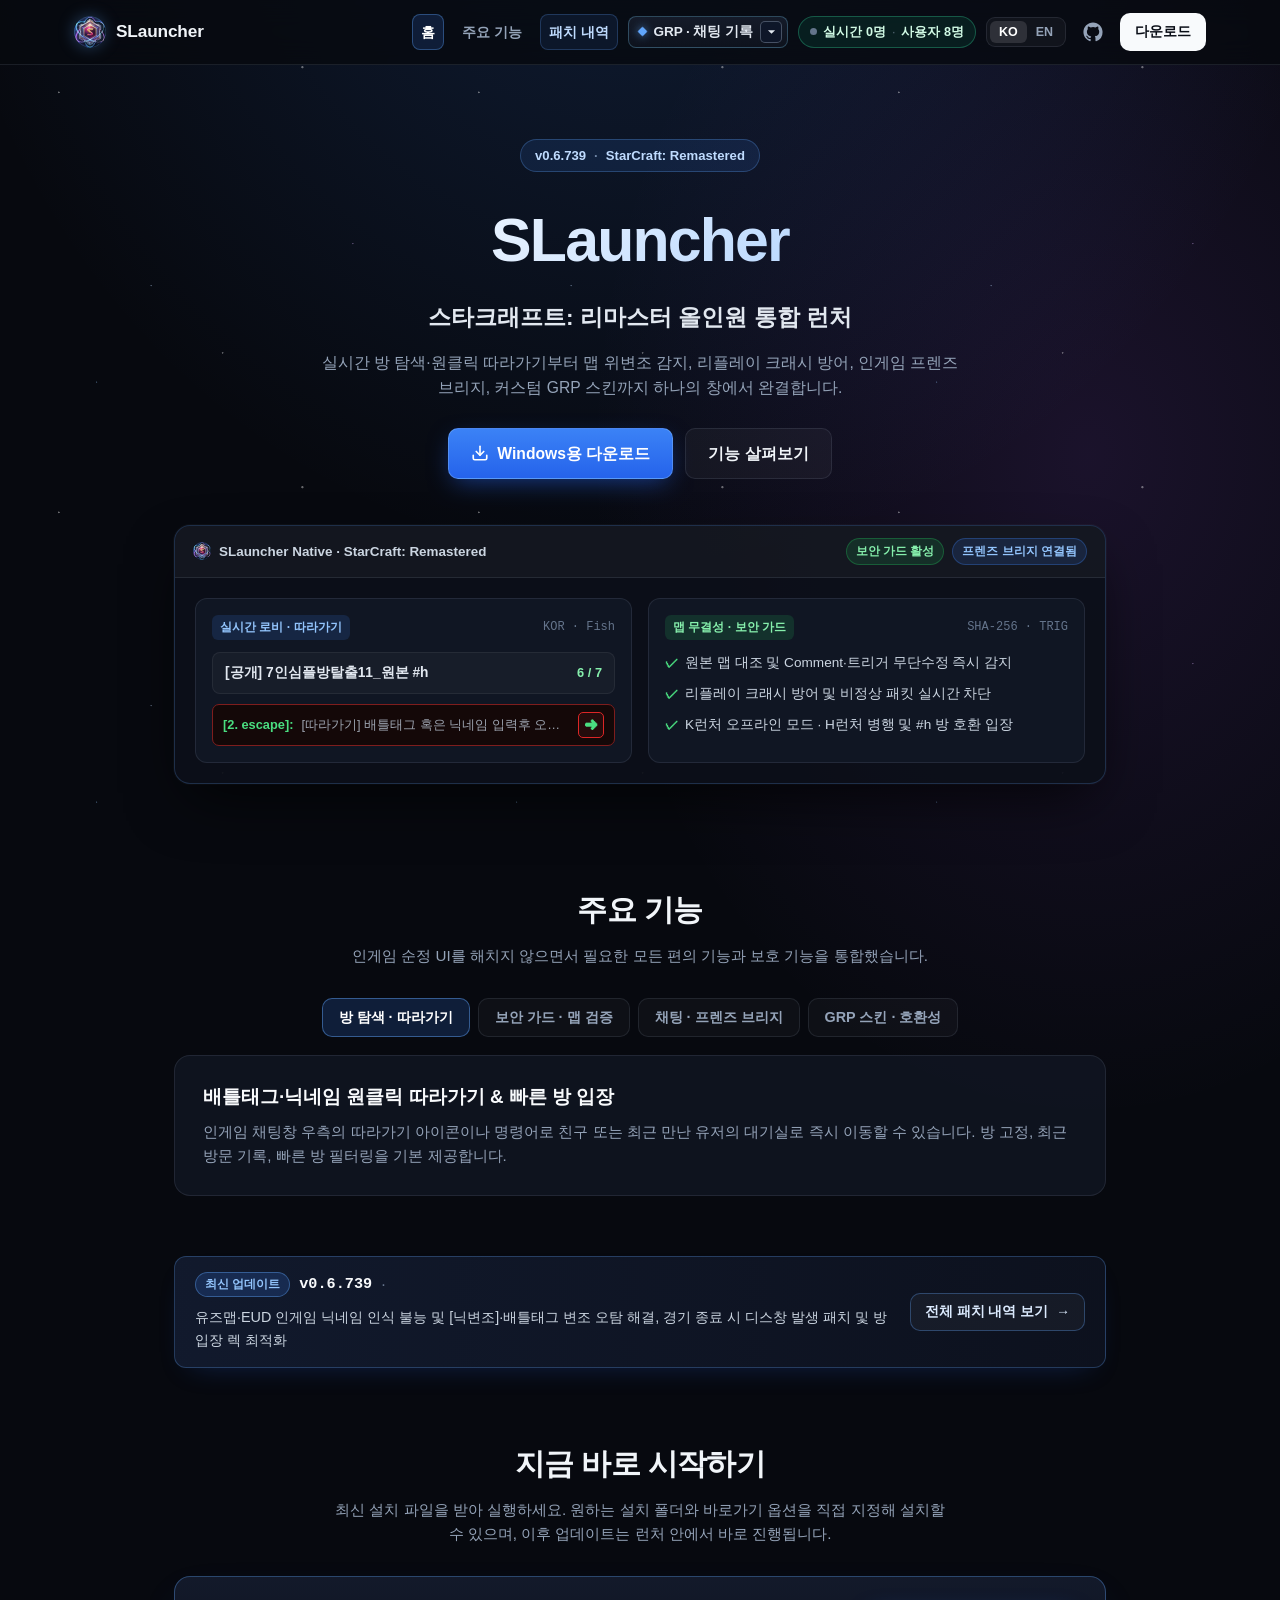
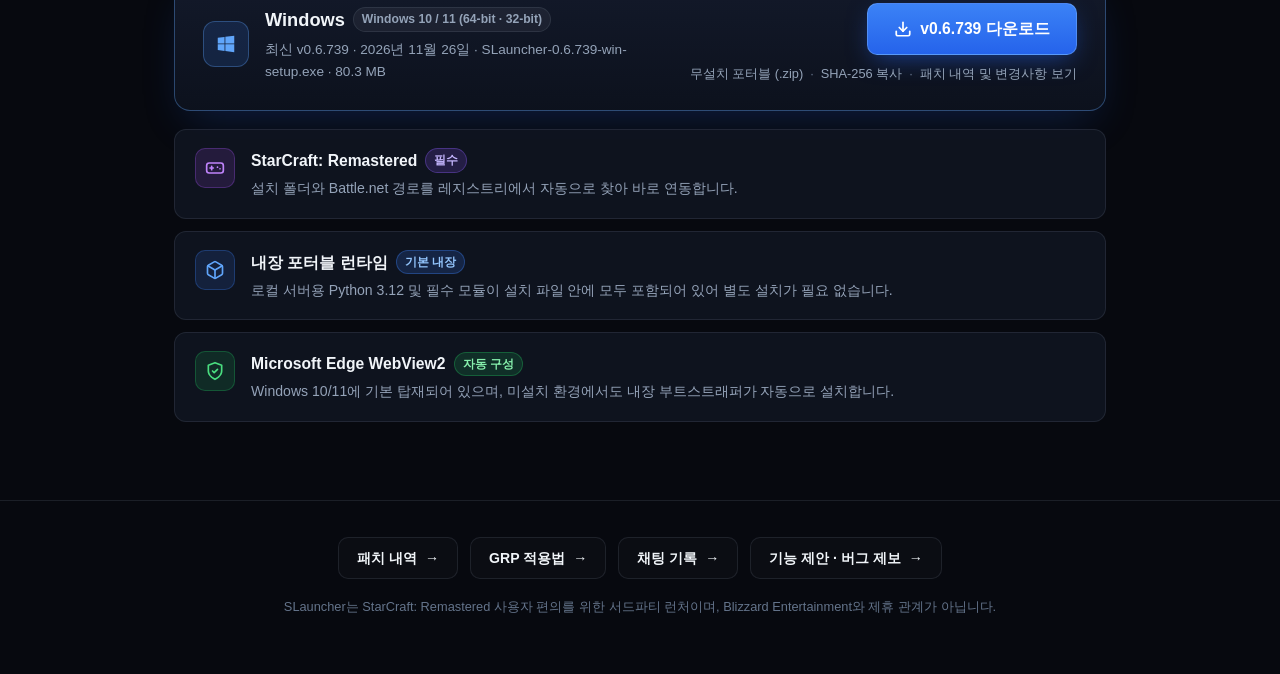
==== index.html @ 38b731eb "Remove hex values from v0.6.739 patch description" ====
<!DOCTYPE html>
<html lang="ko">
<head>
  <meta charset="utf-8" />
  <meta name="viewport" content="width=device-width, initial-scale=1" />
  <title>SLauncher — StarCraft: Remastered 통합 런처</title>
  <meta name="description" content="실시간 방 탐색·원클릭 따라가기, 맵 위변조 감지 및 리플레이 크래시 방어, 인게임 프렌즈 브리지, 커스텀 GRP 스킨까지 지원하는 StarCraft: Remastered 통합 런처" />
  <meta property="og:type" content="website" />
  <meta property="og:title" content="SLauncher — StarCraft: Remastered 통합 런처" />
  <meta property="og:description" content="설치 파일 하나로 바로 시작하는 StarCraft: Remastered 올인원 런처" />
  <meta property="og:image" content="./assets/img/logo.png" />
  <link rel="icon" href="./favicon.ico" />
  <link rel="stylesheet" href="./assets/css/style.css?v=0.6.739-2" />
</head>
<body id="top">
  <div class="starfield" aria-hidden="true"></div>

  <header class="site-header">
    <div class="container header-inner">
      <a href="#top" class="brand">
        <img src="./assets/img/logo.png" alt="SLauncher" class="brand-logo" width="32" height="32" />
        <span class="brand-name">SLauncher</span>
      </a>

      <div class="header-actions">
        <a href="#top" class="nav-text-link nav-link-active" aria-current="page" data-i18n="navHome">홈</a>
        <a href="#features" class="nav-text-link" data-i18n="navFeatures">주요 기능</a>
        <a href="./changelog.html" class="nav-text-link nav-changelog-pill" data-i18n="navChangelog">패치 내역</a>

        <div class="nav-tools-dropdown" id="nav-tools-dropdown">
          <button
            type="button"
            class="nav-tools-trigger"
            id="nav-tools-trigger"
            aria-expanded="false"
            aria-haspopup="true"
            aria-controls="nav-tools-menu"
          >
            <span class="nav-tools-diamond" aria-hidden="true"></span>
            <span class="nav-tools-label" data-i18n="navToolsMenu">GRP · 채팅 기록</span>
            <span class="nav-tools-cap" aria-hidden="true">
              <svg class="nav-tools-tri" viewBox="0 0 10 6" width="9" height="6">
                <path d="M1 1l4 4 4-4" fill="currentColor" />
              </svg>
            </span>
          </button>

          <div class="nav-tools-panel" id="nav-tools-menu" role="menu" hidden>
            <a href="./grp-guide.html" class="nav-tools-head nav-tools-head-grp" role="menuitem">
              <span class="nav-tools-head-left">
                <span class="nav-tools-dot dot-grp" aria-hidden="true"></span>
                <span data-i18n="navGrpGuide">GRP 적용법</span>
              </span>
              <span class="nav-tools-go" data-i18n="navJumpOpen">열기 →</span>
            </a>

            <a href="./chat-history.html" class="nav-tools-head nav-tools-head-chat" role="menuitem">
              <span class="nav-tools-head-left">
                <span class="nav-tools-dot dot-chat" aria-hidden="true"></span>
                <span data-i18n="navChatHistory">채팅 기록</span>
              </span>
              <span class="nav-tools-go" data-i18n="navJumpOpen">열기 →</span>
            </a>

            <a href="./clan.html" class="nav-tools-head nav-tools-head-clan" role="menuitem">
              <span class="nav-tools-head-left">
                <span class="nav-tools-dot dot-clan" aria-hidden="true"></span>
                <span data-i18n="navClanSoon">공개 예정(클랜)</span>
              </span>
              <span class="nav-tools-go" data-i18n="navJumpOpen">열기 →</span>
            </a>
          </div>
        </div>

        <div id="nav-user-badge" class="nav-user-badge" role="status" aria-live="polite">
          <span class="nav-live-dot" aria-hidden="true"></span>
          <span id="nav-user-online">실시간 0명</span>
          <span class="nav-user-sep" aria-hidden="true">·</span>
          <span id="nav-user-total">사용자 8명</span>
        </div>

        <div class="lang-switch" role="group" aria-label="Language switcher">
          <button type="button" class="lang-btn active" data-lang="ko">KO</button>
          <button type="button" class="lang-btn" data-lang="en">EN</button>
        </div>

        <a id="nav-github-link" href="#download" target="_blank" rel="noopener" class="icon-link" aria-label="GitHub Releases" title="GitHub Releases">
          <svg viewBox="0 0 24 24" width="20" height="20" fill="currentColor" aria-hidden="true">
            <path d="M12 .5C5.65.5.5 5.66.5 12.02c0 5.1 3.3 9.42 7.88 10.95.58.1.79-.25.79-.56v-2.02c-3.2.7-3.88-1.38-3.88-1.38-.52-1.34-1.28-1.7-1.28-1.7-1.05-.72.08-.7.08-.7 1.16.08 1.77 1.2 1.77 1.2 1.03 1.77 2.7 1.26 3.36.96.1-.75.4-1.26.73-1.55-2.56-.29-5.25-1.28-5.25-5.7 0-1.26.45-2.29 1.19-3.1-.12-.29-.52-1.47.11-3.06 0 0 .97-.31 3.18 1.18a11.02 11.02 0 0 1 5.8 0c2.2-1.49 3.17-1.18 3.17-1.18.63 1.59.23 2.77.12 3.06.74.81 1.18 1.84 1.18 3.1 0 4.43-2.7 5.4-5.27 5.69.42.36.78 1.06.78 2.14v3.17c0 .31.21.67.8.56A11.53 11.53 0 0 0 23.5 12.02C23.5 5.66 18.35.5 12 .5Z"/>
          </svg>
        </a>

        <a href="#download" class="btn btn-sm btn-light" data-i18n="navDownload">다운로드</a>
      </div>
    </div>
  </header>

  <main>
    <!-- Hero Section -->
    <section class="hero">
      <div class="container hero-inner">
        <div class="hero-pill">
          <span id="hero-version">v0.6.739</span>
          <span class="dot">·</span>
          <span>StarCraft: Remastered</span>
        </div>

        <h1 class="hero-title">SLauncher</h1>
        <p class="hero-subtitle" data-i18n="heroSubtitle">스타크래프트: 리마스터 올인원 통합 런처</p>
        <p class="hero-desc" data-i18n="heroDesc">
          실시간 방 탐색·원클릭 따라가기부터 맵 위변조 감지, 리플레이 크래시 방어, 인게임 프렌즈 브리지, 커스텀 GRP 스킨까지 하나의 창에서 완결합니다.
        </p>

        <div class="hero-cta">
          <a href="#download" class="btn btn-primary btn-lg">
            <svg viewBox="0 0 24 24" width="18" height="18" fill="none" stroke="currentColor" stroke-width="2.2" stroke-linecap="round" stroke-linejoin="round" aria-hidden="true">
              <path d="M21 15v4a2 2 0 0 1-2 2H5a2 2 0 0 1-2-2v-4"/>
              <polyline points="7 10 12 15 17 10"/>
              <line x1="12" y1="15" x2="12" y2="3"/>
            </svg>
            <span data-i18n="heroDownloadBtn">Windows용 다운로드</span>
          </a>
          <a href="#features" class="btn btn-ghost btn-lg" data-i18n="heroExploreBtn">기능 살펴보기</a>
        </div>

        <!-- Visual App Preview Mockup -->
        <div class="preview-window" aria-label="SLauncher Interface Preview">
          <div class="preview-titlebar">
            <div class="preview-brand">
              <img src="./assets/img/logo.png" alt="" width="18" height="18" />
              <span>SLauncher Native · StarCraft: Remastered</span>
            </div>
            <div class="preview-badges">
              <span class="status-chip status-ok" data-i18n="previewStatusGuard">보안 가드 활성</span>
              <span class="status-chip status-info" data-i18n="previewStatusBridge">프렌즈 브리지 연결됨</span>
            </div>
          </div>
          <div class="preview-body">
            <div class="preview-grid">
              <div class="mock-card">
                <div class="mock-card-head">
                  <span class="mock-tag tag-blue" data-i18n="mockRoomTag">실시간 로비 · 따라가기</span>
                  <span class="mock-meta">KOR · Fish</span>
                </div>
                <div class="mock-room-row">
                  <span class="room-title">[공개] 7인심플방탈출11_원본 #h</span>
                  <span class="room-slots">6 / 7</span>
                </div>
                <div class="mock-chat-bar">
                  <span class="mock-channel">[2. escape]:</span>
                  <span class="mock-placeholder" data-i18n="mockFollowPh">[따라가기] 배틀태그 혹은 닉네임 입력후 오른쪽 아이콘 클릭</span>
                  <span class="mock-follow-btn" aria-hidden="true">➜</span>
                </div>
              </div>

              <div class="mock-card">
                <div class="mock-card-head">
                  <span class="mock-tag tag-green" data-i18n="mockGuardTag">맵 무결성 · 보안 가드</span>
                  <span class="mock-meta">SHA-256 · TRIG</span>
                </div>
                <ul class="mock-check-list">
                  <li data-i18n="mockCheck1">원본 맵 대조 및 Comment·트리거 무단수정 즉시 감지</li>
                  <li data-i18n="mockCheck2">리플레이 크래시 방어 및 비정상 패킷 실시간 차단</li>
                  <li data-i18n="mockCheck3">K런처 오프라인 모드 · H런처 병행 및 #h 방 호환 입장</li>
                </ul>
              </div>
            </div>
          </div>
        </div>
      </div>
    </section>

    <!-- Features Section -->
    <section id="features" class="section">
      <div class="container">
        <div class="section-head">
          <h2 class="section-title" data-i18n="featuresTitle">주요 기능</h2>
          <p class="section-sub" data-i18n="featuresSub">인게임 순정 UI를 해치지 않으면서 필요한 모든 편의 기능과 보호 기능을 통합했습니다.</p>
        </div>

        <div class="feature-tabs" role="tablist">
          <button type="button" class="tab-btn active" role="tab" aria-selected="true" data-tab="follow" data-i18n="tabFollow">방 탐색 · 따라가기</button>
          <button type="button" class="tab-btn" role="tab" aria-selected="false" data-tab="security" data-i18n="tabSecurity">보안 가드 · 맵 검증</button>
          <button type="button" class="tab-btn" role="tab" aria-selected="false" data-tab="friends" data-i18n="tabFriends">채팅 · 프렌즈 브리지</button>
          <button type="button" class="tab-btn" role="tab" aria-selected="false" data-tab="grp" data-i18n="tabGrp">GRP 스킨 · 호환성</button>
        </div>

        <div class="tab-panels">
          <article class="tab-panel active" data-panel="follow">
            <h3 data-i18n="panelFollowTitle">배틀태그·닉네임 원클릭 따라가기 & 빠른 방 입장</h3>
            <p data-i18n="panelFollowDesc">
              인게임 채팅창 우측의 따라가기 아이콘이나 명령어로 친구 또는 최근 만난 유저의 대기실로 즉시 이동할 수 있습니다. 방 고정, 최근 방문 기록, 빠른 방 필터링을 기본 제공합니다.
            </p>
          </article>

          <article class="tab-panel" data-panel="security">
            <h3 data-i18n="panelSecurityTitle">맵 무단수정 정밀 감지 & 리플레이 크래시 방어</h3>
            <p data-i18n="panelSecurityDesc">
              원본 맵 지문과 비교하여 Comment 삭제·비움, 트리거 위치 변경 등 교묘한 무단수정을 즉시 식별하며, 리플레이 크래시 및 비정상 패킷으로부터 게임 세션을 안전하게 보호합니다.
            </p>
          </article>

          <article class="tab-panel" data-panel="friends">
            <h3 data-i18n="panelFriendsTitle">스타크래프트 순정 UI 그대로 확장되는 프렌즈·채팅</h3>
            <p data-i18n="panelFriendsDesc">
              스타크래프트 자체 채팅·로비 UI 크기와 디자인을 100% 보존하면서, 실시간 친구 접속 위치 확인, 귓속말 보조, 로비 참가자 메모, 자동 강퇴 및 본인이 직접 참여한 방·게임의 날짜별 채팅 기록 조회를 자연스럽게 통합합니다.
            </p>
            <div class="tab-panel-actions">
              <a href="./chat-history.html" class="btn btn-ghost btn-sm chat-panel-cta">
                <span data-i18n="panelChatHistoryBtn">날짜별 채팅 기록 보기</span>
                <span aria-hidden="true">→</span>
              </a>
            </div>
          </article>

          <article class="tab-panel" data-panel="grp">
            <h3 data-i18n="panelGrpTitle">커스텀 GRP 스킨 프리뷰 & 타 런처 완벽 병행</h3>
            <p data-i18n="panelGrpDesc">
              SD/HD 유닛 및 지형 GRP 스킨을 미리보기로 확인하고 즉시 적용할 수 있으며, K런처 오프라인 모드·H런처와의 동시 병행 및 #h 전용방 호환 입장까지 지원합니다.
            </p>
            <div class="tab-panel-actions">
              <a href="./grp-guide.html" class="btn btn-ghost btn-sm grp-panel-cta">
                <span data-i18n="panelGrpGuideBtn">GRP 적용법 가이드 보기</span>
                <span aria-hidden="true">→</span>
              </a>
            </div>
          </article>
        </div>
      </div>
    </section>

    <!-- Compact Latest Patch Callout (Links to Dedicated Patch Notes Page) -->
    <section class="patch-callout-section">
      <div class="container">
        <div class="patch-callout-bar">
          <div class="patch-callout-left">
            <span class="patch-badge badge-latest" data-i18n="patchBadgeLatest">최신 업데이트</span>
            <span id="callout-version" class="patch-callout-ver">v0.6.739</span>
            <span class="patch-callout-sep" aria-hidden="true">·</span>
            <span class="patch-callout-text" data-i18n="p739Summary">유즈맵·EUD 인게임 닉네임 인식 불능 및 [닉변조]·배틀태그 변조 오탐 해결, 경기 종료 시 디스창 발생 패치 및 방 입장 렉 최적화</span>
          </div>
          <a href="./changelog.html" class="btn btn-ghost btn-sm patch-callout-btn">
            <span data-i18n="viewAllPatchesBtn">전체 패치 내역 보기</span>
            <span aria-hidden="true">→</span>
          </a>
        </div>
      </div>
    </section>

    <!-- Download Section -->
    <section id="download" class="section">
      <div class="container">
        <div class="section-head">
          <h2 class="section-title" data-i18n="dlTitle">지금 바로 시작하기</h2>
          <p class="section-sub" data-i18n="dlSub">
            최신 설치 파일을 받아 실행하세요. 원하는 설치 폴더와 바로가기 옵션을 직접 지정해 설치할 수 있으며, 이후 업데이트는 런처 안에서 바로 진행됩니다.
          </p>
        </div>

        <!-- Primary Download Card (Khaydarin Studio Style) -->
        <div class="download-card">
          <div class="dl-card-left">
            <div class="os-badge-row">
              <span class="os-icon" aria-hidden="true">
                <svg viewBox="0 0 24 24" width="22" height="22" fill="currentColor">
                  <path d="M3 5.3 10.4 4.3v7.1H3V5.3Zm8.3-1.1L21 2.9v8.5h-9.7V4.2ZM3 12.3h7.4v7.2L3 18.5v-6.2Zm8.3 0H21v8.8l-9.7-1.4v-7.4Z"/>
                </svg>
              </span>
              <div>
                <div class="os-title">
                  <span>Windows</span>
                  <span class="arch-pill">Windows 10 / 11 (64-bit · 32-bit)</span>
                </div>
                <div id="release-meta" class="release-meta">
                  최신 v0.6.739 · SLauncher-0.6.739-win-setup.exe
                </div>
              </div>
            </div>
          </div>

          <div class="dl-card-right">
            <a id="btn-download-setup" href="https://github.com/MOVINGSTART/SLauncher/releases/download/v0.6.739/SLauncher-0.6.739-win-setup.exe" class="btn btn-primary btn-dl">
              <svg viewBox="0 0 24 24" width="18" height="18" fill="none" stroke="currentColor" stroke-width="2.3" stroke-linecap="round" stroke-linejoin="round" aria-hidden="true">
                <path d="M21 15v4a2 2 0 0 1-2 2H5a2 2 0 0 1-2-2v-4"/>
                <polyline points="7 10 12 15 17 10"/>
                <line x1="12" y1="15" x2="12" y2="3"/>
              </svg>
              <span id="btn-download-label">v0.6.739 다운로드</span>
            </a>

            <div class="dl-sublinks">
              <a id="btn-download-zip" href="https://github.com/MOVINGSTART/SLauncher/releases/download/v0.6.739/SLauncher_v0.6.739.zip" class="sublink" data-i18n="dlPortableLink">무설치 포터블 (.zip)</a>
              <span class="sep">·</span>
              <button type="button" id="btn-copy-sha" class="sublink-btn" data-sha="49818bab94d16172d8d00be1e7957fe0509161adcb9944e131223a114e30dea7" data-i18n="dlCopySha">SHA-256 복사</button>
              <span id="releases-sep" class="sep">·</span>
              <a id="link-releases" href="./changelog.html" class="sublink" data-i18n="dlChangelogLink">패치 내역 및 변경사항 보기</a>
            </div>
          </div>
        </div>

        <!-- System Requirements Cards -->
        <div class="req-stack">
          <div class="req-card">
            <div class="req-icon req-icon-purple" aria-hidden="true">
              <svg viewBox="0 0 24 24" width="20" height="20" fill="none" stroke="currentColor" stroke-width="2" stroke-linecap="round" stroke-linejoin="round">
                <rect x="2" y="6" width="20" height="12" rx="3"/>
                <path d="M6 12h4M8 10v4M15 11h.01M18 13h.01"/>
              </svg>
            </div>
            <div class="req-content">
              <div class="req-title-row">
                <h4>StarCraft: Remastered</h4>
                <span class="badge badge-req" data-i18n="badgeRequired">필수</span>
              </div>
              <p data-i18n="reqScDesc">설치 폴더와 Battle.net 경로를 레지스트리에서 자동으로 찾아 바로 연동합니다.</p>
            </div>
          </div>

          <div class="req-card">
            <div class="req-icon req-icon-blue" aria-hidden="true">
              <svg viewBox="0 0 24 24" width="20" height="20" fill="none" stroke="currentColor" stroke-width="2" stroke-linecap="round" stroke-linejoin="round">
                <path d="M21 16V8a2 2 0 0 0-1-1.73l-7-4a2 2 0 0 0-2 0l-7 4A2 2 0 0 0 3 8v8a2 2 0 0 0 1 1.73l7 4a2 2 0 0 0 2 0l7-4A2 2 0 0 0 21 16z"/>
                <polyline points="3.3 7 12 12 20.7 7"/>
                <line x1="12" y1="22" x2="12" y2="12"/>
              </svg>
            </div>
            <div class="req-content">
              <div class="req-title-row">
                <h4 data-i18n="reqRuntimeTitle">내장 포터블 런타임</h4>
                <span class="badge badge-included" data-i18n="badgeIncluded">기본 내장</span>
              </div>
              <p data-i18n="reqRuntimeDesc">로컬 서버용 Python 3.12 및 필수 모듈이 설치 파일 안에 모두 포함되어 있어 별도 설치가 필요 없습니다.</p>
            </div>
          </div>

          <div class="req-card">
            <div class="req-icon req-icon-green" aria-hidden="true">
              <svg viewBox="0 0 24 24" width="20" height="20" fill="none" stroke="currentColor" stroke-width="2" stroke-linecap="round" stroke-linejoin="round">
                <path d="M12 22s8-4 8-10V5l-8-3-8 3v7c0 6 8 10 8 10z"/>
                <polyline points="9 12 11 14 15 10"/>
              </svg>
            </div>
            <div class="req-content">
              <div class="req-title-row">
                <h4>Microsoft Edge WebView2</h4>
                <span class="badge badge-opt" data-i18n="badgeAuto">자동 구성</span>
              </div>
              <p data-i18n="reqWv2Desc">Windows 10/11에 기본 탑재되어 있으며, 미설치 환경에서도 내장 부트스트래퍼가 자동으로 설치합니다.</p>
            </div>
          </div>
        </div>
      </div>
    </section>
  </main>

  <footer class="site-footer">
    <div class="container footer-inner">
      <div class="footer-actions">
        <a href="./changelog.html" class="outline-pill">
          <span data-i18n="navChangelog">패치 내역</span>
          <span aria-hidden="true">→</span>
        </a>
        <a href="./grp-guide.html" class="outline-pill">
          <span data-i18n="navGrpGuide">GRP 적용법</span>
          <span aria-hidden="true">→</span>
        </a>
        <a href="./chat-history.html" class="outline-pill">
          <span data-i18n="navChatHistory">채팅 기록</span>
          <span aria-hidden="true">→</span>
        </a>
        <a id="footer-issues-link" href="#download" class="outline-pill">
          <span data-i18n="footerFeedback">기능 제안 · 버그 제보</span>
          <span aria-hidden="true">→</span>
        </a>
      </div>
      <p class="footer-note" data-i18n="footerDisclaimer">
        SLauncher는 StarCraft: Remastered 사용자 편의를 위한 서드파티 런처이며, Blizzard Entertainment와 제휴 관계가 아닙니다.
      </p>
    </div>
  </footer>

  <div id="toast" class="toast" role="status" aria-live="polite"></div>
  <script src="./assets/js/main.js?v=0.6.739-2"></script>
</body>
</html>
---- assets/css/style.css ----
:root {
  --bg: #07090f;
  --bg-elev: rgba(14, 18, 28, 0.86);
  --card: rgba(16, 21, 33, 0.88);
  --card-hover: rgba(21, 28, 44, 0.96);
  --border: rgba(148, 163, 184, 0.14);
  --border-strong: rgba(96, 165, 250, 0.36);
  --text: #f1f5f9;
  --text-sub: #94a3b8;
  --text-muted: #64748b;
  --accent: #3b82f6;
  --accent-hover: #60a5fa;
  --purple: #a855f7;
  --green: #22c55e;
  --radius-lg: 16px;
  --radius-md: 12px;
  --radius-sm: 8px;
}

*, *::before, *::after {
  box-sizing: border-box;
}

html {
  scroll-behavior: smooth;
  background-color: var(--bg);
  color: var(--text);
  font-family: -apple-system, BlinkMacSystemFont, "Pretendard", "Malgun Gothic", "Segoe UI", Roboto, sans-serif;
  line-height: 1.6;
  word-break: keep-all;
}

body {
  margin: 0;
  min-height: 100vh;
  background:
    radial-gradient(ellipse 80% 50% at 50% -10%, rgba(59, 130, 246, 0.18), transparent 70%),
    radial-gradient(ellipse 60% 45% at 85% 20%, rgba(168, 85, 247, 0.12), transparent 65%),
    var(--bg);
  overflow-x: hidden;
}

.starfield {
  position: fixed;
  inset: 0;
  pointer-events: none;
  z-index: 0;
  opacity: 0.48;
  background-image:
    radial-gradient(1.2px 1.2px at 14% 22%, rgba(255,255,255,0.85) 50%, transparent 100%),
    radial-gradient(1px 1px at 36% 68%, rgba(191,219,254,0.75) 50%, transparent 100%),
    radial-gradient(1.5px 1.5px at 72% 16%, rgba(255,255,255,0.8) 50%, transparent 100%),
    radial-gradient(1px 1px at 84% 58%, rgba(216,180,254,0.7) 50%, transparent 100%),
    radial-gradient(1.2px 1.2px at 53% 84%, rgba(255,255,255,0.7) 50%, transparent 100%),
    radial-gradient(1px 1px at 23% 91%, rgba(147,197,253,0.65) 50%, transparent 100%);
  background-size: 420px 420px;
}

.container {
  position: relative;
  z-index: 1;
  width: 100%;
  max-width: 980px;
  margin: 0 auto;
  padding: 0 24px;
}

.hidden {
  display: none !important;
}

/* Header */
.site-header {
  position: sticky;
  top: 0;
  z-index: 50;
  backdrop-filter: blur(14px);
  -webkit-backdrop-filter: blur(14px);
  background: rgba(7, 9, 15, 0.78);
  border-bottom: 1px solid var(--border);
}

.site-header .container {
  max-width: 1180px;
}

.header-inner {
  height: 64px;
  display: flex;
  align-items: center;
  justify-content: space-between;
  gap: 16px;
}

.brand {
  display: inline-flex;
  align-items: center;
  gap: 10px;
  flex-shrink: 0;
  text-decoration: none;
  color: var(--text);
  font-weight: 700;
  font-size: 1.08rem;
  letter-spacing: -0.01em;
}

.brand-logo {
  border-radius: 8px;
  filter: drop-shadow(0 0 8px rgba(96, 165, 250, 0.35));
}

.header-actions {
  display: flex;
  align-items: center;
  gap: 10px;
}

.nav-text-link {
  color: var(--text-sub);
  text-decoration: none;
  font-size: 0.88rem;
  font-weight: 600;
  padding: 6px 8px;
  border-radius: 8px;
  white-space: nowrap;
  transition: color 0.15s ease, background 0.15s ease;
}

.nav-text-link:hover {
  color: #ffffff;
  background: rgba(255, 255, 255, 0.05);
}

.lang-switch {
  display: inline-flex;
  align-items: center;
  padding: 3px;
  border-radius: 9px;
  background: rgba(255, 255, 255, 0.04);
  border: 1px solid var(--border);
}

.lang-btn {
  border: none;
  background: transparent;
  color: var(--text-sub);
  font-size: 0.78rem;
  font-weight: 700;
  padding: 4px 9px;
  border-radius: 6px;
  cursor: pointer;
  transition: all 0.15s ease;
}

.lang-btn.active {
  background: rgba(255, 255, 255, 0.12);
  color: #ffffff;
}

.icon-link {
  display: inline-flex;
  align-items: center;
  justify-content: center;
  width: 34px;
  height: 34px;
  border-radius: 8px;
  color: var(--text-sub);
  transition: color 0.15s ease, background 0.15s ease;
}

.icon-link:hover {
  color: #ffffff;
  background: rgba(255, 255, 255, 0.06);
}

/* Buttons */
.btn {
  display: inline-flex;
  align-items: center;
  justify-content: center;
  gap: 8px;
  text-decoration: none;
  font-weight: 600;
  border-radius: 10px;
  border: 1px solid transparent;
  cursor: pointer;
  transition: transform 0.12s ease, background 0.15s ease, border-color 0.15s ease, box-shadow 0.15s ease;
}

.btn:active {
  transform: translateY(1px);
}

.btn-sm {
  padding: 7px 14px;
  font-size: 0.86rem;
}

.btn-lg {
  padding: 12px 22px;
  font-size: 0.98rem;
}

.btn-light {
  background: #f8fafc;
  color: #090d16;
}

.btn-light:hover {
  background: #ffffff;
}

.btn-primary {
  background: linear-gradient(180deg, #3b82f6 0%, #2563eb 100%);
  color: #ffffff;
  border-color: rgba(147, 197, 253, 0.35);
  box-shadow: 0 8px 24px -6px rgba(37, 99, 235, 0.55);
}

.btn-primary:hover {
  background: linear-gradient(180deg, #60a5fa 0%, #3b82f6 100%);
  box-shadow: 0 10px 28px -5px rgba(59, 130, 246, 0.7);
}

.btn-ghost {
  background: rgba(255, 255, 255, 0.04);
  color: var(--text);
  border-color: var(--border);
}

.btn-ghost:hover {
  background: rgba(255, 255, 255, 0.08);
  border-color: rgba(255, 255, 255, 0.24);
}

/* Hero */
.hero {
  padding: 74px 0 48px;
  text-align: center;
}

.hero-pill {
  display: inline-flex;
  align-items: center;
  gap: 8px;
  padding: 5px 14px;
  border-radius: 999px;
  font-size: 0.82rem;
  font-weight: 600;
  color: #bfdbfe;
  background: rgba(59, 130, 246, 0.12);
  border: 1px solid rgba(96, 165, 250, 0.28);
  margin-bottom: 20px;
}

.hero-pill .dot {
  opacity: 0.55;
}

.hero-title {
  margin: 0;
  font-size: clamp(2.5rem, 6vw, 3.8rem);
  font-weight: 800;
  letter-spacing: -0.03em;
  background: linear-gradient(135deg, #ffffff 15%, #bfdbfe 65%, #d8b4fe 100%);
  -webkit-background-clip: text;
  background-clip: text;
  -webkit-text-fill-color: transparent;
}

.hero-subtitle {
  margin: 10px 0 0;
  font-size: clamp(1.15rem, 2.5vw, 1.42rem);
  font-weight: 600;
  color: #e2e8f0;
}

.hero-desc {
  max-width: 660px;
  margin: 14px auto 0;
  font-size: 0.98rem;
  color: var(--text-sub);
}

.hero-cta {
  margin-top: 28px;
  display: flex;
  flex-wrap: wrap;
  justify-content: center;
  gap: 12px;
}

/* Preview Mockup Window */
.preview-window {
  margin-top: 46px;
  text-align: left;
  background: rgba(12, 16, 26, 0.92);
  border: 1px solid rgba(96, 165, 250, 0.22);
  border-radius: var(--radius-lg);
  box-shadow: 0 24px 60px -15px rgba(0, 0, 0, 0.75), 0 0 0 1px rgba(255, 255, 255, 0.03);
  overflow: hidden;
}

.preview-titlebar {
  display: flex;
  align-items: center;
  justify-content: space-between;
  flex-wrap: wrap;
  gap: 10px;
  padding: 12px 18px;
  background: rgba(255, 255, 255, 0.03);
  border-bottom: 1px solid var(--border);
}

.preview-brand {
  display: flex;
  align-items: center;
  gap: 8px;
  font-size: 0.84rem;
  font-weight: 600;
  color: #cbd5e1;
}

.preview-badges {
  display: flex;
  gap: 8px;
}

.status-chip {
  font-size: 0.74rem;
  font-weight: 600;
  padding: 3px 9px;
  border-radius: 999px;
}

.status-ok {
  color: #86efac;
  background: rgba(34, 197, 94, 0.14);
  border: 1px solid rgba(34, 197, 94, 0.3);
}

.status-info {
  color: #93c5fd;
  background: rgba(59, 130, 246, 0.14);
  border: 1px solid rgba(59, 130, 246, 0.3);
}

.preview-body {
  padding: 20px;
}

.preview-grid {
  display: grid;
  grid-template-columns: repeat(2, minmax(0, 1fr));
  gap: 16px;
}

.mock-card {
  background: rgba(18, 24, 38, 0.85);
  border: 1px solid var(--border);
  border-radius: var(--radius-md);
  padding: 16px;
}

.mock-card-head {
  display: flex;
  align-items: center;
  justify-content: space-between;
  margin-bottom: 12px;
}

.mock-tag {
  font-size: 0.76rem;
  font-weight: 700;
  padding: 3px 8px;
  border-radius: 6px;
}

.tag-blue {
  color: #93c5fd;
  background: rgba(59, 130, 246, 0.15);
}

.tag-green {
  color: #86efac;
  background: rgba(34, 197, 94, 0.15);
}

.mock-meta {
  font-size: 0.75rem;
  color: var(--text-muted);
  font-family: ui-monospace, SFMono-Regular, Consolas, monospace;
}

.mock-room-row {
  display: flex;
  align-items: center;
  justify-content: space-between;
  padding: 9px 12px;
  border-radius: 8px;
  background: rgba(255, 255, 255, 0.03);
  border: 1px solid rgba(255, 255, 255, 0.06);
  font-size: 0.86rem;
  margin-bottom: 10px;
}

.room-title {
  color: #e2e8f0;
  font-weight: 600;
}

.room-slots {
  color: #86efac;
  font-weight: 700;
  font-size: 0.8rem;
}

.mock-chat-bar {
  display: flex;
  align-items: center;
  gap: 8px;
  padding: 7px 10px;
  border-radius: 7px;
  background: #140808;
  border: 1.5px solid #7f1d1d;
  font-size: 0.8rem;
}

.mock-channel {
  color: #4ade80;
  font-weight: 600;
  white-space: nowrap;
}

.mock-placeholder {
  color: #9ca3af;
  flex: 1;
  overflow: hidden;
  text-overflow: ellipsis;
  white-space: nowrap;
}

.mock-follow-btn {
  width: 26px;
  height: 26px;
  border-radius: 5px;
  border: 1.5px solid #dc2626;
  background: #240c0c;
  color: #4ade80;
  display: inline-flex;
  align-items: center;
  justify-content: center;
  font-size: 0.82rem;
  flex-shrink: 0;
}

.mock-check-list {
  list-style: none;
  padding: 0;
  margin: 0;
  display: flex;
  flex-direction: column;
  gap: 9px;
  font-size: 0.85rem;
  color: #cbd5e1;
}

.mock-check-list li {
  position: relative;
  padding-left: 20px;
}

.mock-check-list li::before {
  content: "✓";
  position: absolute;
  left: 0;
  top: 0;
  color: #4ade80;
  font-weight: 800;
}

/* Sections */
.section {
  padding: 54px 0;
  scroll-margin-top: 76px;
}

.section-head {
  text-align: center;
  margin-bottom: 30px;
}

.section-title {
  margin: 0;
  font-size: 1.85rem;
  font-weight: 800;
  letter-spacing: -0.02em;
}

.section-sub {
  max-width: 620px;
  margin: 10px auto 0;
  color: var(--text-sub);
  font-size: 0.95rem;
}

/* Feature Tabs */
.feature-tabs {
  display: flex;
  flex-wrap: wrap;
  justify-content: center;
  gap: 8px;
  margin-bottom: 18px;
}

.tab-btn {
  border: 1px solid var(--border);
  background: rgba(255, 255, 255, 0.03);
  color: var(--text-sub);
  font-size: 0.9rem;
  font-weight: 600;
  padding: 9px 16px;
  border-radius: 10px;
  cursor: pointer;
  transition: all 0.15s ease;
}

.tab-btn:hover {
  color: var(--text);
  background: rgba(255, 255, 255, 0.06);
}

.tab-btn.active {
  color: #ffffff;
  background: rgba(59, 130, 246, 0.18);
  border-color: rgba(96, 165, 250, 0.45);
}

.tab-panel {
  display: none;
  background: var(--card);
  border: 1px solid var(--border);
  border-radius: var(--radius-lg);
  padding: 26px 28px;
}

.tab-panel.active {
  display: block;
}

.tab-panel h3 {
  margin: 0 0 8px;
  font-size: 1.18rem;
  color: #f8fafc;
}

.tab-panel p {
  margin: 0;
  color: var(--text-sub);
  font-size: 0.95rem;
}

/* Patch Notes / Changelog Timeline */
.patch-timeline {
  position: relative;
  display: flex;
  flex-direction: column;
  gap: 16px;
}

.patch-card {
  position: relative;
  background: var(--card);
  border: 1px solid var(--border);
  border-radius: var(--radius-lg);
  padding: 22px 26px;
  transition: border-color 0.18s ease, background 0.18s ease;
}

.patch-card:hover {
  background: var(--card-hover);
  border-color: rgba(148, 163, 184, 0.24);
}

.patch-card-latest {
  background: linear-gradient(180deg, rgba(19, 28, 48, 0.94) 0%, rgba(14, 20, 34, 0.94) 100%);
  border-color: var(--border-strong);
  box-shadow: 0 16px 40px -16px rgba(37, 99, 235, 0.32);
}

.patch-head {
  display: flex;
  align-items: center;
  justify-content: space-between;
  flex-wrap: wrap;
  gap: 10px;
  margin-bottom: 8px;
}

.patch-ver-group {
  display: inline-flex;
  align-items: center;
  flex-wrap: wrap;
  gap: 9px;
}

.patch-ver {
  font-size: 1.12rem;
  font-weight: 800;
  color: #f8fafc;
  font-family: ui-monospace, SFMono-Regular, Consolas, monospace;
  letter-spacing: -0.01em;
}

.patch-badge {
  font-size: 0.72rem;
  font-weight: 700;
  padding: 2px 9px;
  border-radius: 999px;
}

.badge-latest {
  color: #93c5fd;
  background: rgba(59, 130, 246, 0.18);
  border: 1px solid rgba(96, 165, 250, 0.4);
}

.badge-archive {
  color: #cbd5e1;
  background: rgba(148, 163, 184, 0.12);
  border: 1px solid rgba(148, 163, 184, 0.25);
}

.patch-date {
  font-size: 0.82rem;
  color: var(--text-muted);
  font-family: ui-monospace, SFMono-Regular, Consolas, monospace;
}

.patch-summary {
  margin: 0 0 14px;
  font-size: 0.96rem;
  font-weight: 700;
  color: #e2e8f0;
}

.patch-list {
  list-style: none;
  margin: 0;
  padding: 0;
  display: flex;
  flex-direction: column;
  gap: 10px;
}

.patch-list li {
  display: flex;
  align-items: flex-start;
  gap: 10px;
  font-size: 0.9rem;
  color: var(--text-sub);
  line-height: 1.58;
}

.patch-tag {
  flex-shrink: 0;
  display: inline-flex;
  align-items: center;
  justify-content: center;
  min-width: 48px;
  padding: 2px 8px;
  margin-top: 2px;
  border-radius: 6px;
  font-size: 0.73rem;
  font-weight: 700;
  letter-spacing: -0.01em;
}

.tag-new {
  color: #86efac;
  background: rgba(34, 197, 94, 0.15);
  border: 1px solid rgba(34, 197, 94, 0.3);
}

.tag-imp {
  color: #93c5fd;
  background: rgba(59, 130, 246, 0.15);
  border: 1px solid rgba(59, 130, 246, 0.3);
}

.tag-fix {
  color: #fcd34d;
  background: rgba(245, 158, 11, 0.15);
  border: 1px solid rgba(245, 158, 11, 0.32);
}

.tag-sec {
  color: #d8b4fe;
  background: rgba(168, 85, 247, 0.15);
  border: 1px solid rgba(168, 85, 247, 0.32);
}

.tag-eud {
  color: #67e8f9;
  background: rgba(6, 182, 212, 0.15);
  border: 1px solid rgba(6, 182, 212, 0.32);
}

.patch-dynamic-body {
  margin: 8px 0 0;
  white-space: pre-line;
  font-size: 0.9rem;
  color: var(--text-sub);
  line-height: 1.6;
}

/* Download Card */
.download-card {
  display: flex;
  align-items: center;
  justify-content: space-between;
  gap: 24px;
  background: linear-gradient(180deg, rgba(20, 27, 45, 0.94) 0%, rgba(13, 18, 30, 0.96) 100%);
  border: 1px solid var(--border-strong);
  border-radius: var(--radius-lg);
  padding: 26px 28px;
  box-shadow: 0 18px 44px -14px rgba(37, 99, 235, 0.25);
  margin-bottom: 18px;
}

.os-badge-row {
  display: flex;
  align-items: center;
  gap: 16px;
}

.os-icon {
  width: 46px;
  height: 46px;
  border-radius: 12px;
  background: rgba(59, 130, 246, 0.15);
  border: 1px solid rgba(96, 165, 250, 0.32);
  color: #60a5fa;
  display: inline-flex;
  align-items: center;
  justify-content: center;
  flex-shrink: 0;
}

.os-title {
  display: flex;
  align-items: center;
  flex-wrap: wrap;
  gap: 8px;
  font-size: 1.14rem;
  font-weight: 700;
}

.arch-pill {
  font-size: 0.76rem;
  font-weight: 600;
  color: var(--text-sub);
  background: rgba(255, 255, 255, 0.05);
  border: 1px solid var(--border);
  padding: 2px 8px;
  border-radius: 999px;
}

.release-meta {
  margin-top: 5px;
  font-size: 0.85rem;
  color: var(--text-sub);
}

.dl-card-right {
  display: flex;
  flex-direction: column;
  align-items: flex-end;
  gap: 9px;
  flex-shrink: 0;
}

.btn-dl {
  padding: 12px 24px;
  font-size: 0.98rem;
  min-width: 210px;
}

.dl-sublinks {
  display: flex;
  align-items: center;
  flex-wrap: wrap;
  justify-content: flex-end;
  gap: 7px;
  font-size: 0.8rem;
}

.sublink, .sublink-btn {
  color: var(--text-sub);
  text-decoration: none;
  background: none;
  border: none;
  padding: 0;
  font: inherit;
  cursor: pointer;
  transition: color 0.14s ease;
}

.sublink:hover, .sublink-btn:hover {
  color: #93c5fd;
  text-decoration: underline;
}

.sep {
  color: var(--text-muted);
}

/* System Requirements Stack */
.req-stack {
  display: flex;
  flex-direction: column;
  gap: 12px;
}

.req-card {
  display: flex;
  align-items: flex-start;
  gap: 16px;
  background: var(--card);
  border: 1px solid var(--border);
  border-radius: var(--radius-md);
  padding: 18px 20px;
}

.req-icon {
  width: 40px;
  height: 40px;
  border-radius: 10px;
  display: inline-flex;
  align-items: center;
  justify-content: center;
  flex-shrink: 0;
}

.req-icon-purple {
  background: rgba(168, 85, 247, 0.14);
  color: #c084fc;
  border: 1px solid rgba(168, 85, 247, 0.28);
}

.req-icon-blue {
  background: rgba(59, 130, 246, 0.14);
  color: #60a5fa;
  border: 1px solid rgba(59, 130, 246, 0.28);
}

.req-icon-green {
  background: rgba(34, 197, 94, 0.14);
  color: #4ade80;
  border: 1px solid rgba(34, 197, 94, 0.28);
}

.req-title-row {
  display: flex;
  align-items: center;
  gap: 8px;
  margin-bottom: 4px;
}

.req-title-row h4 {
  margin: 0;
  font-size: 0.98rem;
  font-weight: 700;
}

.badge {
  font-size: 0.72rem;
  font-weight: 700;
  padding: 2px 8px;
  border-radius: 999px;
}

.badge-req {
  color: #c4b5fd;
  background: rgba(139, 92, 246, 0.18);
  border: 1px solid rgba(139, 92, 246, 0.35);
}

.badge-included {
  color: #93c5fd;
  background: rgba(59, 130, 246, 0.18);
  border: 1px solid rgba(59, 130, 246, 0.35);
}

.badge-opt {
  color: #86efac;
  background: rgba(34, 197, 94, 0.16);
  border: 1px solid rgba(34, 197, 94, 0.32);
}

.req-content p {
  margin: 0;
  font-size: 0.88rem;
  color: var(--text-sub);
}

/* Footer */
.site-footer {
  padding: 36px 0 56px;
  border-top: 1px solid var(--border);
  margin-top: 24px;
}

.footer-inner {
  text-align: center;
}

.footer-actions {
  display: flex;
  justify-content: center;
  gap: 12px;
  margin-bottom: 18px;
}

.outline-pill {
  display: inline-flex;
  align-items: center;
  gap: 8px;
  padding: 9px 18px;
  border-radius: 10px;
  border: 1px solid var(--border);
  background: rgba(255, 255, 255, 0.02);
  color: var(--text);
  text-decoration: none;
  font-size: 0.88rem;
  font-weight: 600;
  transition: background 0.15s ease, border-color 0.15s ease;
}

.outline-pill:hover {
  background: rgba(255, 255, 255, 0.06);
  border-color: rgba(255, 255, 255, 0.22);
}

.footer-note {
  margin: 0;
  font-size: 0.8rem;
  color: var(--text-muted);
}

/* Toast */
.toast {
  position: fixed;
  bottom: 24px;
  left: 50%;
  transform: translateX(-50%) translateY(16px);
  background: rgba(15, 23, 42, 0.96);
  color: #e2e8f0;
  border: 1px solid rgba(96, 165, 250, 0.45);
  border-radius: 10px;
  padding: 9px 16px;
  font-size: 0.85rem;
  font-weight: 600;
  opacity: 0;
  pointer-events: none;
  transition: opacity 0.18s ease, transform 0.18s ease;
  z-index: 100;
  box-shadow: 0 12px 28px rgba(0, 0, 0, 0.6);
}

.toast.show {
  opacity: 1;
  transform: translateX(-50%) translateY(0);
}

/* Active Nav & Pill Highlight */
.nav-link-active {
  color: #ffffff;
  background: rgba(59, 130, 246, 0.16);
  border: 1px solid rgba(96, 165, 250, 0.36);
}

.nav-changelog-pill {
  color: #bfdbfe;
  background: rgba(59, 130, 246, 0.1);
  border: 1px solid rgba(96, 165, 250, 0.24);
}

.nav-changelog-pill:hover {
  color: #ffffff;
  background: rgba(59, 130, 246, 0.22);
  border-color: rgba(96, 165, 250, 0.45);
}

.nav-grp-pill {
  color: #e9d5ff;
  background: rgba(168, 85, 247, 0.11);
  border: 1px solid rgba(192, 132, 252, 0.28);
}

.nav-grp-pill:hover {
  color: #ffffff;
  background: rgba(168, 85, 247, 0.24);
  border-color: rgba(192, 132, 252, 0.5);
}

.nav-chat-pill {
  color: #bae6fd;
  background: rgba(14, 165, 233, 0.12);
  border: 1px solid rgba(56, 189, 248, 0.3);
}

.nav-chat-pill:hover {
  color: #ffffff;
  background: rgba(14, 165, 233, 0.24);
  border: 1px solid rgba(56, 189, 248, 0.52);
}

/* SLauncher Helper-Style Expandable Nav Dropdown (GRP + Chat History) */
.nav-tools-dropdown {
  position: relative;
  display: inline-flex;
  align-items: center;
}

.nav-tools-trigger {
  display: inline-flex;
  align-items: center;
  gap: 8px;
  padding: 4px 5px 4px 10px;
  border-radius: 8px;
  background: linear-gradient(180deg, rgba(22, 29, 44, 0.94) 0%, rgba(14, 19, 30, 0.96) 100%);
  border: 1px solid rgba(125, 211, 252, 0.28);
  color: #e2e8f0;
  font-family: inherit;
  font-size: 0.85rem;
  font-weight: 700;
  letter-spacing: -0.01em;
  white-space: nowrap;
  cursor: pointer;
  transition: border-color 0.16s ease, background 0.16s ease, box-shadow 0.16s ease, color 0.16s ease;
}

.nav-tools-trigger:hover,
.nav-tools-trigger.is-page-active,
.nav-tools-dropdown.is-open .nav-tools-trigger {
  color: #ffffff;
  border-color: rgba(96, 165, 250, 0.58);
  background: linear-gradient(180deg, rgba(30, 41, 63, 0.96) 0%, rgba(17, 24, 39, 0.98) 100%);
  box-shadow: 0 4px 16px -4px rgba(56, 189, 248, 0.28);
}

.nav-tools-diamond {
  width: 7px;
  height: 7px;
  background: #60a5fa;
  transform: rotate(45deg);
  border-radius: 1px;
  flex-shrink: 0;
  box-shadow: 0 0 8px rgba(96, 165, 250, 0.7);
}

.nav-tools-cap {
  display: inline-flex;
  align-items: center;
  justify-content: center;
  width: 22px;
  height: 22px;
  border-radius: 5px;
  background: rgba(15, 23, 42, 0.92);
  border: 1px solid rgba(148, 163, 184, 0.42);
  color: #e2e8f0;
  flex-shrink: 0;
  transition: border-color 0.15s ease, background 0.15s ease, color 0.15s ease;
}

.nav-tools-trigger:hover .nav-tools-cap,
.nav-tools-dropdown.is-open .nav-tools-cap {
  border-color: rgba(125, 211, 252, 0.65);
  background: rgba(30, 41, 59, 0.98);
  color: #ffffff;
}

.nav-tools-tri {
  transition: transform 0.18s ease;
}

.nav-tools-dropdown.is-open .nav-tools-tri {
  transform: rotate(180deg);
}

.nav-tools-panel {
  position: absolute;
  top: calc(100% + 9px);
  left: 0;
  width: 244px;
  display: flex;
  flex-direction: column;
  gap: 6px;
  padding: 8px;
  border-radius: 12px;
  background: rgba(11, 16, 27, 0.97);
  border: 1px solid rgba(96, 165, 250, 0.34);
  box-shadow: 0 20px 44px -10px rgba(0, 0, 0, 0.78), 0 0 0 1px rgba(255, 255, 255, 0.04) inset;
  backdrop-filter: blur(18px);
  -webkit-backdrop-filter: blur(18px);
  z-index: 160;
}

.nav-tools-panel[hidden] {
  display: none !important;
}

.nav-tools-group {
  display: flex;
  flex-direction: column;
  gap: 4px;
}

.nav-tools-head {
  display: flex;
  align-items: center;
  justify-content: space-between;
  padding: 8px 10px;
  border-radius: 8px;
  text-decoration: none;
  font-size: 0.86rem;
  font-weight: 700;
  color: #f8fafc;
  background: rgba(255, 255, 255, 0.04);
  border: 1px solid rgba(255, 255, 255, 0.07);
  transition: background 0.14s ease, border-color 0.14s ease;
}

.nav-tools-head-grp:hover,
.nav-tools-head-grp.is-current {
  background: rgba(168, 85, 247, 0.16);
  border-color: rgba(192, 132, 252, 0.44);
}

.nav-tools-head-chat:hover,
.nav-tools-head-chat.is-current {
  background: rgba(14, 165, 233, 0.16);
  border-color: rgba(56, 189, 248, 0.44);
}

.nav-tools-head-clan:hover,
.nav-tools-head-clan.is-current {
  background: rgba(34, 197, 94, 0.15);
  border-color: rgba(74, 222, 128, 0.44);
}

.nav-tools-head-left {
  display: inline-flex;
  align-items: center;
  gap: 8px;
}

.nav-tools-dot {
  width: 7px;
  height: 7px;
  transform: rotate(45deg);
  border-radius: 1px;
  flex-shrink: 0;
}

.nav-tools-dot.dot-grp {
  background: #c084fc;
  box-shadow: 0 0 7px rgba(192, 132, 252, 0.75);
}

.nav-tools-dot.dot-chat {
  background: #38bdf8;
  box-shadow: 0 0 7px rgba(56, 189, 248, 0.75);
}

.nav-tools-dot.dot-clan {
  background: #4ade80;
  box-shadow: 0 0 7px rgba(74, 222, 128, 0.8);
}

.nav-tools-go {
  font-size: 0.73rem;
  font-weight: 600;
  color: #94a3b8;
}

.nav-tools-head:hover .nav-tools-go,
.nav-tools-head.is-current .nav-tools-go {
  color: #e2e8f0;
}

.nav-tools-sublist {
  display: flex;
  flex-direction: column;
  gap: 1px;
  padding-left: 8px;
  margin-top: 2px;
  border-left: 1px solid rgba(148, 163, 184, 0.18);
  margin-left: 12px;
}

.nav-tools-item {
  display: block;
  padding: 5px 9px;
  border-radius: 6px;
  text-decoration: none;
  font-size: 0.79rem;
  font-weight: 500;
  color: var(--text-sub);
  transition: color 0.12s ease, background 0.12s ease;
}

.nav-tools-item:hover {
  color: #ffffff;
  background: rgba(255, 255, 255, 0.07);
}

.nav-tools-divider {
  height: 1px;
  margin: 8px 2px;
  background: rgba(148, 163, 184, 0.16);
}

#ch-connect,
#ch-rooms,
#ch-viewer,
#clan-system,
#clan-channel,
#clan-directory,
#clan-create {
  scroll-margin-top: 84px;
}

.nav-user-badge {
  display: inline-flex;
  align-items: center;
  gap: 6px;
  padding: 5px 11px;
  border-radius: 999px;
  font-size: 0.79rem;
  font-weight: 700;
  font-variant-numeric: tabular-nums;
  color: #d1fae5;
  background: rgba(16, 185, 129, 0.11);
  border: 1px solid rgba(52, 211, 153, 0.32);
  white-space: nowrap;
  user-select: none;
}

.nav-live-dot {
  width: 7px;
  height: 7px;
  border-radius: 50%;
  background: #64748b;
  flex-shrink: 0;
  transition: background 0.2s ease, box-shadow 0.2s ease;
}

.nav-user-badge.is-live .nav-live-dot {
  background: #22c55e;
  box-shadow: 0 0 0 3px rgba(34, 197, 94, 0.22), 0 0 8px rgba(34, 197, 94, 0.85);
}

.nav-user-sep {
  color: rgba(148, 163, 184, 0.55);
  font-weight: 500;
}

.tab-panel-actions {
  margin-top: 16px;
  display: flex;
  flex-wrap: wrap;
  gap: 10px;
}

.grp-panel-cta {
  border-color: rgba(192, 132, 252, 0.36);
  color: #f3e8ff;
  background: rgba(168, 85, 247, 0.12);
}

.grp-panel-cta:hover {
  background: rgba(168, 85, 247, 0.22);
  border-color: rgba(192, 132, 252, 0.56);
  color: #ffffff;
}

.chat-panel-cta {
  border-color: rgba(56, 189, 248, 0.36);
  color: #e0f2fe;
  background: rgba(14, 165, 233, 0.12);
}

.chat-panel-cta:hover {
  background: rgba(14, 165, 233, 0.22);
  border-color: rgba(56, 189, 248, 0.56);
  color: #ffffff;
}

/* Main Page: Compact Latest Patch Callout Strip */
.patch-callout-section {
  padding: 6px 0 18px;
}

.patch-callout-bar {
  display: flex;
  align-items: center;
  justify-content: space-between;
  gap: 16px;
  padding: 15px 20px;
  border-radius: var(--radius-md);
  background: linear-gradient(90deg, rgba(19, 28, 48, 0.9) 0%, rgba(14, 19, 32, 0.9) 100%);
  border: 1px solid rgba(96, 165, 250, 0.28);
  box-shadow: 0 12px 30px -18px rgba(37, 99, 235, 0.35);
}

.patch-callout-left {
  display: flex;
  align-items: center;
  flex-wrap: wrap;
  gap: 9px;
  min-width: 0;
}

.patch-callout-ver {
  font-family: ui-monospace, SFMono-Regular, Consolas, monospace;
  font-weight: 800;
  font-size: 0.95rem;
  color: #f8fafc;
}

.patch-callout-sep {
  color: var(--text-muted);
}

.patch-callout-text {
  font-size: 0.9rem;
  color: #cbd5e1;
  font-weight: 500;
}

.patch-callout-btn {
  flex-shrink: 0;
  white-space: nowrap;
  border-color: rgba(96, 165, 250, 0.32);
  color: #dbeafe;
}

.patch-callout-btn:hover {
  background: rgba(59, 130, 246, 0.16);
  border-color: rgba(96, 165, 250, 0.52);
  color: #ffffff;
}

/* Dedicated Changelog Page (changelog.html) */
.cl-hero {
  padding: 36px 0 24px;
}

.cl-breadcrumb {
  margin-bottom: 18px;
}

.cl-back-link {
  display: inline-flex;
  align-items: center;
  gap: 6px;
  font-size: 0.85rem;
  font-weight: 600;
  color: var(--text-sub);
  text-decoration: none;
  padding: 5px 10px;
  margin-left: -10px;
  border-radius: 8px;
  transition: color 0.15s ease, background 0.15s ease;
}

.cl-back-link:hover {
  color: #ffffff;
  background: rgba(255, 255, 255, 0.05);
}

.cl-hero-row {
  display: flex;
  align-items: flex-end;
  justify-content: space-between;
  flex-wrap: wrap;
  gap: 20px;
  margin-bottom: 26px;
}

.cl-pill {
  margin-bottom: 12px;
}

.cl-title {
  margin: 0;
  font-size: clamp(2rem, 4.5vw, 2.7rem);
  font-weight: 800;
  letter-spacing: -0.025em;
  background: linear-gradient(135deg, #ffffff 20%, #bfdbfe 75%, #d8b4fe 100%);
  -webkit-background-clip: text;
  background-clip: text;
  -webkit-text-fill-color: transparent;
}

.cl-subtitle {
  margin: 8px 0 0;
  max-width: 580px;
  font-size: 0.95rem;
  color: var(--text-sub);
}

.cl-stat-cards {
  display: flex;
  gap: 12px;
}

.cl-stat-box {
  background: rgba(16, 22, 36, 0.88);
  border: 1px solid var(--border);
  border-radius: var(--radius-md);
  padding: 12px 18px;
  min-width: 132px;
  display: flex;
  flex-direction: column;
  gap: 3px;
}

.cl-stat-label {
  font-size: 0.74rem;
  font-weight: 600;
  color: var(--text-muted);
}

.cl-stat-val {
  font-size: 1.15rem;
  font-weight: 800;
  color: #f8fafc;
  font-family: ui-monospace, SFMono-Regular, Consolas, monospace;
}

.cl-stat-val.accent {
  color: #93c5fd;
}

/* Search & Category Filter Toolbar */
.cl-toolbar {
  background: rgba(14, 19, 31, 0.92);
  border: 1px solid rgba(148, 163, 184, 0.18);
  border-radius: var(--radius-lg);
  padding: 16px 18px;
  display: flex;
  flex-direction: column;
  gap: 14px;
  box-shadow: 0 18px 40px -20px rgba(0, 0, 0, 0.65);
}

.cl-search-wrap {
  position: relative;
  display: flex;
  align-items: center;
}

.cl-search-icon {
  position: absolute;
  left: 14px;
  color: var(--text-muted);
  pointer-events: none;
}

.cl-search-input {
  width: 100%;
  background: rgba(7, 10, 18, 0.82);
  border: 1px solid var(--border);
  border-radius: 10px;
  padding: 11px 38px 11px 40px;
  color: var(--text);
  font: inherit;
  font-size: 0.9rem;
  outline: none;
  transition: border-color 0.15s ease, box-shadow 0.15s ease;
}

.cl-search-input::placeholder {
  color: var(--text-muted);
}

.cl-search-input:focus {
  border-color: rgba(96, 165, 250, 0.55);
  box-shadow: 0 0 0 3px rgba(59, 130, 246, 0.15);
}

.cl-search-clear {
  position: absolute;
  right: 10px;
  width: 24px;
  height: 24px;
  border: none;
  border-radius: 6px;
  background: rgba(255, 255, 255, 0.08);
  color: var(--text-sub);
  font-size: 1rem;
  line-height: 1;
  cursor: pointer;
  display: inline-flex;
  align-items: center;
  justify-content: center;
}

.cl-search-clear:hover {
  background: rgba(255, 255, 255, 0.16);
  color: #ffffff;
}

.cl-filter-row {
  display: flex;
  align-items: center;
  justify-content: space-between;
  flex-wrap: wrap;
  gap: 10px;
}

.cl-filter-chips {
  display: flex;
  flex-wrap: wrap;
  gap: 7px;
}

.cl-chip {
  border: 1px solid var(--border);
  background: rgba(255, 255, 255, 0.03);
  color: var(--text-sub);
  font: inherit;
  font-size: 0.8rem;
  font-weight: 700;
  padding: 6px 13px;
  border-radius: 999px;
  cursor: pointer;
  transition: all 0.15s ease;
}

.cl-chip:hover {
  color: #ffffff;
  background: rgba(255, 255, 255, 0.07);
}

.cl-chip.active {
  color: #ffffff;
  background: rgba(59, 130, 246, 0.22);
  border-color: rgba(96, 165, 250, 0.5);
  box-shadow: 0 0 16px -4px rgba(59, 130, 246, 0.45);
}

.cl-result-status {
  font-size: 0.8rem;
  color: var(--text-muted);
  font-weight: 600;
}

/* 2-Column Changelog Body */
.cl-body-section {
  padding: 16px 0 56px;
}

.cl-layout {
  display: grid;
  grid-template-columns: 215px minmax(0, 1fr);
  gap: 26px;
  align-items: start;
}

.cl-sidebar {
  position: sticky;
  top: 84px;
}

.cl-sidebar-box {
  background: rgba(14, 19, 31, 0.88);
  border: 1px solid var(--border);
  border-radius: var(--radius-lg);
  padding: 16px 14px;
}

.cl-sidebar-title {
  font-size: 0.74rem;
  font-weight: 700;
  text-transform: uppercase;
  letter-spacing: 0.04em;
  color: var(--text-muted);
  padding: 0 8px 10px;
  border-bottom: 1px solid var(--border);
  margin-bottom: 8px;
}

.cl-version-nav {
  display: flex;
  flex-direction: column;
  gap: 3px;
}

.cl-ver-link {
  display: flex;
  align-items: center;
  justify-content: space-between;
  gap: 8px;
  padding: 7px 10px;
  border-radius: 8px;
  text-decoration: none;
  color: var(--text-sub);
  font-family: ui-monospace, SFMono-Regular, Consolas, monospace;
  font-size: 0.82rem;
  font-weight: 600;
  transition: all 0.14s ease;
}

.cl-ver-link:hover {
  color: #ffffff;
  background: rgba(255, 255, 255, 0.05);
}

.cl-ver-link.active {
  color: #ffffff;
  background: rgba(59, 130, 246, 0.18);
  box-shadow: inset 2px 0 0 #60a5fa;
}

.cl-ver-link.filtered-out {
  opacity: 0.35;
}

.cl-ver-dot-latest {
  font-size: 0.65rem;
  font-weight: 800;
  padding: 1px 6px;
  border-radius: 999px;
  color: #93c5fd;
  background: rgba(59, 130, 246, 0.2);
  border: 1px solid rgba(96, 165, 250, 0.4);
}

.cl-ver-mini-date {
  font-size: 0.72rem;
  color: var(--text-muted);
  font-weight: 500;
}

.cl-sidebar-cta {
  margin-top: 12px;
  padding-top: 12px;
  border-top: 1px solid var(--border);
}

.cl-dl-btn {
  width: 100%;
  font-size: 0.82rem;
  padding: 9px 12px;
}

/* Rail Timeline Accent */
.cl-rail-timeline {
  padding-left: 20px;
  border-left: 2px solid rgba(96, 165, 250, 0.18);
}

.cl-rail-timeline .patch-card {
  scroll-margin-top: 88px;
}

.cl-rail-timeline .patch-card::before {
  content: "";
  position: absolute;
  left: -27px;
  top: 28px;
  width: 10px;
  height: 10px;
  border-radius: 50%;
  background: #1e293b;
  border: 2px solid #60a5fa;
  box-shadow: 0 0 0 4px rgba(7, 9, 15, 0.95);
}

.cl-rail-timeline .patch-card-latest::before {
  background: #60a5fa;
  box-shadow: 0 0 0 4px rgba(7, 9, 15, 0.95), 0 0 12px rgba(96, 165, 250, 0.85);
}

.cl-empty-state {
  text-align: center;
  padding: 44px 24px;
  background: var(--card);
  border: 1px dashed rgba(148, 163, 184, 0.25);
  border-radius: var(--radius-lg);
}

.cl-empty-state p {
  margin: 0 0 14px;
  color: var(--text-sub);
  font-size: 0.94rem;
}

@media (max-width: 820px) {
  .cl-layout {
    grid-template-columns: 1fr;
    gap: 16px;
  }
  .cl-sidebar {
    position: static;
  }
  .cl-sidebar-title,
  .cl-sidebar-cta {
    display: none;
  }
  .cl-sidebar-box {
    padding: 10px;
  }
  .cl-version-nav {
    flex-direction: row;
    overflow-x: auto;
    gap: 6px;
    padding-bottom: 2px;
  }
  .cl-ver-link {
    white-space: nowrap;
    flex-shrink: 0;
    border: 1px solid var(--border);
  }
  .cl-ver-mini-date {
    display: none;
  }
  .cl-rail-timeline {
    padding-left: 0;
    border-left: none;
  }
  .cl-rail-timeline .patch-card::before {
    display: none;
  }
}

/* Dedicated GRP Guide Page (grp-guide.html) */
.grp-toc-nav .cl-ver-link {
  font-family: inherit;
  font-size: 0.81rem;
  font-weight: 600;
}

.grp-quick-strip {
  display: grid;
  grid-template-columns: repeat(3, minmax(0, 1fr));
  gap: 12px;
  background: rgba(14, 19, 31, 0.92);
  border: 1px solid rgba(148, 163, 184, 0.18);
  border-radius: var(--radius-lg);
  padding: 16px 18px;
  box-shadow: 0 18px 40px -20px rgba(0, 0, 0, 0.65);
}

.grp-quick-item {
  display: flex;
  align-items: flex-start;
  gap: 11px;
  padding: 6px 8px;
  border-radius: 10px;
  background: rgba(255, 255, 255, 0.02);
}

.grp-quick-num {
  flex-shrink: 0;
  width: 26px;
  height: 26px;
  border-radius: 8px;
  display: inline-flex;
  align-items: center;
  justify-content: center;
  font-size: 0.82rem;
  font-weight: 800;
  color: #e9d5ff;
  background: rgba(168, 85, 247, 0.2);
  border: 1px solid rgba(192, 132, 252, 0.42);
  margin-top: 2px;
}

.grp-quick-item strong {
  display: block;
  font-size: 0.9rem;
  font-weight: 700;
  color: #f8fafc;
  margin-bottom: 3px;
}

.grp-quick-item span {
  display: block;
  font-size: 0.81rem;
  color: var(--text-sub);
  line-height: 1.5;
}

.grp-guide-content {
  display: flex;
  flex-direction: column;
  gap: 18px;
}

.grp-guide-card {
  scroll-margin-top: 88px;
}

.grp-step-pill {
  display: inline-flex;
  align-items: center;
  padding: 3px 9px;
  border-radius: 999px;
  font-family: ui-monospace, SFMono-Regular, Consolas, monospace;
  font-size: 0.72rem;
  font-weight: 800;
  letter-spacing: 0.03em;
  color: #d8b4fe;
  background: rgba(168, 85, 247, 0.16);
  border: 1px solid rgba(192, 132, 252, 0.34);
}

.grp-card-title {
  margin: 0;
  font-size: 1.12rem;
  font-weight: 800;
  color: #f8fafc;
  letter-spacing: -0.015em;
}

.grp-card-lead {
  margin: 10px 0 16px;
  font-size: 0.92rem;
  color: #cbd5e1;
  line-height: 1.65;
}

.grp-format-grid {
  display: grid;
  grid-template-columns: repeat(3, minmax(0, 1fr));
  gap: 12px;
}

.grp-format-box {
  background: rgba(8, 12, 22, 0.68);
  border: 1px solid var(--border);
  border-radius: var(--radius-md);
  padding: 14px 15px;
  display: flex;
  flex-direction: column;
  gap: 6px;
}

.grp-format-box strong {
  font-size: 0.88rem;
  color: #f8fafc;
}

.grp-format-box code {
  align-self: flex-start;
  font-family: ui-monospace, SFMono-Regular, Consolas, monospace;
  font-size: 0.76rem;
  color: #93c5fd;
  background: rgba(59, 130, 246, 0.12);
  border: 1px solid rgba(96, 165, 250, 0.24);
  padding: 2px 8px;
  border-radius: 6px;
}

.grp-format-box p {
  margin: 2px 0 0;
  font-size: 0.82rem;
  color: var(--text-sub);
  line-height: 1.55;
}

.grp-step-list {
  list-style: none;
  margin: 0;
  padding: 0;
  display: flex;
  flex-direction: column;
  gap: 12px;
}

.grp-step-list li {
  display: flex;
  align-items: flex-start;
  gap: 12px;
  padding: 13px 15px;
  border-radius: var(--radius-md);
  background: rgba(8, 12, 22, 0.62);
  border: 1px solid rgba(148, 163, 184, 0.12);
}

.grp-li-num {
  flex-shrink: 0;
  width: 24px;
  height: 24px;
  border-radius: 50%;
  display: inline-flex;
  align-items: center;
  justify-content: center;
  font-size: 0.78rem;
  font-weight: 800;
  color: #bfdbfe;
  background: rgba(59, 130, 246, 0.2);
  border: 1px solid rgba(96, 165, 250, 0.38);
  margin-top: 2px;
}

.grp-step-list strong {
  display: block;
  font-size: 0.92rem;
  color: #f8fafc;
  margin-bottom: 4px;
}

.grp-step-list p {
  margin: 0;
  font-size: 0.86rem;
  color: var(--text-sub);
  line-height: 1.6;
}

.grp-bullet-list {
  margin-top: 10px;
}

.grp-faq-list {
  margin-top: 12px;
  display: flex;
  flex-direction: column;
  gap: 12px;
}

.grp-faq-item {
  padding: 14px 16px;
  border-radius: var(--radius-md);
  background: rgba(8, 12, 22, 0.62);
  border: 1px solid rgba(148, 163, 184, 0.13);
}

.grp-faq-item strong {
  display: block;
  font-size: 0.92rem;
  color: #f8fafc;
  margin-bottom: 6px;
}

.grp-faq-item p {
  margin: 0;
  font-size: 0.86rem;
  color: var(--text-sub);
  line-height: 1.62;
}

@media (max-width: 860px) {
  .grp-quick-strip,
  .grp-format-grid {
    grid-template-columns: 1fr;
  }
}

@media (max-width: 1080px) {
  .header-actions {
    gap: 7px;
  }
  .nav-text-link {
    font-size: 0.82rem;
    padding: 5px 6px;
  }
  .nav-tools-trigger {
    font-size: 0.8rem;
    padding: 4px 4px 4px 8px;
    gap: 6px;
  }
  .nav-user-badge {
    font-size: 0.75rem;
    padding: 4px 9px;
    gap: 5px;
  }
  .header-actions .btn-sm {
    padding: 6px 11px;
    font-size: 0.81rem;
  }
}

@media (max-width: 930px) {
  #nav-user-total,
  .nav-user-sep {
    display: none;
  }
}

@media (max-width: 840px) {
  .header-actions .icon-link {
    display: none;
  }
}

@media (max-width: 760px) {
  .header-actions {
    gap: 7px;
  }
  .nav-text-link {
    display: none;
  }
  .nav-changelog-pill,
  .nav-grp-pill,
  .nav-chat-pill,
  .changelog-page .nav-link-active,
  .grp-guide-page .nav-link-active,
  .chat-history-page .nav-link-active {
    display: inline-flex;
    font-size: 0.8rem;
    padding: 5px 8px;
  }
  .nav-tools-trigger {
    font-size: 0.78rem;
    padding: 4px 4px 4px 8px;
    gap: 6px;
  }
  .nav-tools-cap {
    width: 20px;
    height: 20px;
  }
  .nav-tools-panel {
    left: auto;
    right: -40px;
    width: min(292px, calc(100vw - 24px));
  }
  .nav-user-badge {
    font-size: 0.73rem;
    padding: 4px 8px;
    gap: 5px;
  }
  .icon-link {
    display: none;
  }
  .preview-grid {
    grid-template-columns: 1fr;
  }
  .patch-callout-bar {
    flex-direction: column;
    align-items: stretch;
  }
  .patch-callout-btn {
    width: 100%;
  }
  .cl-stat-cards {
    width: 100%;
  }
  .cl-stat-box {
    flex: 1;
  }
  .patch-card {
    padding: 18px 18px;
  }
  .patch-list li {
    flex-direction: column;
    gap: 5px;
  }
  .download-card {
    flex-direction: column;
    align-items: stretch;
  }
  .dl-card-right {
    align-items: stretch;
  }
  .dl-sublinks {
    justify-content: center;
  }
}

/* ============================================================================
   Dedicated Date-by-Date Chat History Page (chat-history.html)
   ============================================================================ */
.ch-pill {
  color: #bae6fd;
  background: rgba(14, 165, 233, 0.13);
  border-color: rgba(56, 189, 248, 0.34);
}

.ch-status-bar {
  margin-top: 20px;
  display: flex;
  align-items: center;
  justify-content: space-between;
  flex-wrap: wrap;
  gap: 12px;
  padding: 13px 18px;
  background: rgba(14, 19, 31, 0.92);
  border: 1px solid rgba(148, 163, 184, 0.18);
  border-radius: var(--radius-lg);
  box-shadow: 0 18px 40px -22px rgba(0, 0, 0, 0.65);
}

.ch-status-left {
  display: flex;
  align-items: center;
  flex-wrap: wrap;
  gap: 10px;
}

.ch-conn-badge {
  display: inline-flex;
  align-items: center;
  gap: 7px;
  padding: 5px 12px;
  border-radius: 999px;
  font-size: 0.8rem;
  font-weight: 700;
  background: rgba(100, 116, 139, 0.16);
  border: 1px solid rgba(148, 163, 184, 0.3);
  color: #e2e8f0;
}

.ch-conn-dot {
  width: 8px;
  height: 8px;
  border-radius: 50%;
  background: #94a3b8;
}

.ch-conn-badge.is-connected {
  background: rgba(16, 185, 129, 0.14);
  border-color: rgba(52, 211, 153, 0.38);
  color: #d1fae5;
}

.ch-conn-badge.is-connected .ch-conn-dot {
  background: #22c55e;
  box-shadow: 0 0 0 3px rgba(34, 197, 94, 0.22);
}

.ch-conn-badge.is-local-files {
  background: rgba(14, 165, 233, 0.15);
  border-color: rgba(56, 189, 248, 0.38);
  color: #e0f2fe;
}

.ch-conn-badge.is-local-files .ch-conn-dot {
  background: #38bdf8;
  box-shadow: 0 0 0 3px rgba(56, 189, 248, 0.22);
}

.ch-conn-badge.is-offline {
  background: rgba(245, 158, 11, 0.13);
  border-color: rgba(251, 191, 36, 0.35);
  color: #fef3c7;
}

.ch-conn-badge.is-offline .ch-conn-dot {
  background: #f59e0b;
}

.ch-self-chip {
  display: inline-flex;
  align-items: center;
  padding: 4px 10px;
  border-radius: 999px;
  font-size: 0.78rem;
  font-weight: 700;
  color: #bfdbfe;
  background: rgba(59, 130, 246, 0.14);
  border: 1px solid rgba(96, 165, 250, 0.3);
}

.ch-privacy-note {
  font-size: 0.81rem;
  color: var(--text-sub);
}

.ch-status-actions {
  display: flex;
  align-items: center;
  flex-wrap: wrap;
  gap: 8px;
}

.ch-folder-label {
  cursor: pointer;
}

.ch-workspace-section {
  padding: 8px 0 64px;
}

.ch-workspace {
  display: grid;
  grid-template-columns: 205px 310px minmax(0, 1fr);
  gap: 14px;
  min-height: 640px;
  max-height: calc(100vh - 190px);
}

.ch-pane {
  display: flex;
  flex-direction: column;
  min-height: 560px;
  max-height: 760px;
  background: rgba(13, 18, 30, 0.9);
  border: 1px solid rgba(148, 163, 184, 0.17);
  border-radius: var(--radius-lg);
  overflow: hidden;
  box-shadow: 0 18px 42px -24px rgba(0, 0, 0, 0.72);
}

.ch-pane-head {
  padding: 13px 15px;
  border-bottom: 1px solid rgba(148, 163, 184, 0.14);
  background: rgba(9, 13, 23, 0.72);
  display: flex;
  align-items: center;
  justify-content: space-between;
  gap: 8px;
}

.ch-pane-head strong {
  font-size: 0.9rem;
  font-weight: 700;
  color: #f8fafc;
}

.ch-mini-count {
  font-size: 0.74rem;
  font-weight: 700;
  padding: 2px 8px;
  border-radius: 999px;
  color: #93c5fd;
  background: rgba(59, 130, 246, 0.14);
  border: 1px solid rgba(96, 165, 250, 0.25);
}

.ch-sessions-head {
  flex-direction: column;
  align-items: stretch;
  gap: 10px;
}

.ch-sessions-title-row {
  display: flex;
  align-items: center;
  justify-content: space-between;
}

.ch-session-filters {
  display: flex;
  flex-direction: column;
  gap: 8px;
}

.ch-input {
  width: 100%;
  box-sizing: border-box;
  padding: 8px 11px;
  border-radius: 9px;
  border: 1px solid rgba(148, 163, 184, 0.22);
  background: rgba(7, 10, 18, 0.85);
  color: #f8fafc;
  font-size: 0.83rem;
  outline: none;
  transition: border-color 0.15s ease, box-shadow 0.15s ease;
}

.ch-input:focus {
  border-color: rgba(56, 189, 248, 0.6);
  box-shadow: 0 0 0 3px rgba(14, 165, 233, 0.16);
}

.ch-scope-row {
  display: flex;
  gap: 6px;
}

.ch-chip {
  flex: 1;
  padding: 5px 8px;
  border-radius: 8px;
  border: 1px solid rgba(148, 163, 184, 0.2);
  background: rgba(255, 255, 255, 0.03);
  color: var(--text-sub);
  font-size: 0.76rem;
  font-weight: 600;
  cursor: pointer;
  transition: all 0.14s ease;
}

.ch-chip:hover {
  color: #f8fafc;
  background: rgba(255, 255, 255, 0.07);
}

.ch-chip.active {
  color: #e0f2fe;
  background: rgba(14, 165, 233, 0.18);
  border-color: rgba(56, 189, 248, 0.45);
}

.ch-date-list,
.ch-session-list {
  flex: 1;
  overflow-y: auto;
  padding: 8px;
  display: flex;
  flex-direction: column;
  gap: 5px;
}

.ch-date-btn {
  width: 100%;
  display: flex;
  align-items: center;
  justify-content: space-between;
  gap: 8px;
  padding: 9px 11px;
  border-radius: 9px;
  border: 1px solid transparent;
  background: transparent;
  color: #cbd5e1;
  font-size: 0.84rem;
  font-weight: 600;
  cursor: pointer;
  text-align: left;
  transition: all 0.13s ease;
}

.ch-date-btn:hover {
  background: rgba(255, 255, 255, 0.05);
  color: #ffffff;
}

.ch-date-btn.active {
  background: rgba(14, 165, 233, 0.16);
  border-color: rgba(56, 189, 248, 0.42);
  color: #ffffff;
}

.ch-date-main {
  display: flex;
  flex-direction: column;
  gap: 1px;
}

.ch-date-dow {
  font-size: 0.72rem;
  color: var(--text-muted);
  font-weight: 500;
}

.ch-date-btn.active .ch-date-dow {
  color: #bae6fd;
}

.ch-date-cnt {
  font-size: 0.74rem;
  font-weight: 700;
  padding: 2px 7px;
  border-radius: 999px;
  background: rgba(255, 255, 255, 0.07);
  color: #cbd5e1;
}

.ch-date-btn.active .ch-date-cnt {
  background: rgba(56, 189, 248, 0.25);
  color: #f0f9ff;
}

.ch-session-card {
  width: 100%;
  display: flex;
  flex-direction: column;
  gap: 5px;
  padding: 10px 12px;
  border-radius: 10px;
  border: 1px solid rgba(148, 163, 184, 0.12);
  background: rgba(8, 12, 22, 0.55);
  color: #e2e8f0;
  text-align: left;
  cursor: pointer;
  transition: all 0.14s ease;
}

.ch-session-card:hover {
  background: rgba(30, 41, 59, 0.55);
  border-color: rgba(148, 163, 184, 0.28);
}

.ch-session-card.active {
  background: linear-gradient(135deg, rgba(14, 165, 233, 0.18) 0%, rgba(37, 99, 235, 0.16) 100%);
  border-color: rgba(56, 189, 248, 0.5);
  box-shadow: 0 6px 18px -10px rgba(14, 165, 233, 0.55);
}

.ch-session-top {
  display: flex;
  align-items: center;
  justify-content: space-between;
  gap: 6px;
}

.ch-session-time {
  font-family: ui-monospace, SFMono-Regular, Consolas, monospace;
  font-size: 0.76rem;
  font-weight: 700;
  color: #7dd3fc;
}

.ch-session-lines {
  font-size: 0.72rem;
  font-weight: 700;
  color: var(--text-muted);
}

.ch-session-room {
  font-size: 0.89rem;
  font-weight: 700;
  color: #f8fafc;
  word-break: break-word;
  line-height: 1.35;
}

.ch-session-sub {
  font-size: 0.76rem;
  color: var(--text-sub);
  white-space: nowrap;
  overflow: hidden;
  text-overflow: ellipsis;
}

.ch-kind-badge {
  display: inline-flex;
  align-items: center;
  padding: 2px 7px;
  border-radius: 6px;
  font-size: 0.7rem;
  font-weight: 700;
  color: #bbf7d0;
  background: rgba(34, 197, 94, 0.15);
  border: 1px solid rgba(74, 222, 128, 0.32);
}

.ch-kind-badge.is-lobby {
  color: #fde68a;
  background: rgba(245, 158, 11, 0.15);
  border-color: rgba(251, 191, 36, 0.34);
}

.ch-viewer-head {
  padding: 13px 16px;
  border-bottom: 1px solid rgba(148, 163, 184, 0.14);
  background: rgba(9, 13, 23, 0.78);
  display: flex;
  align-items: center;
  justify-content: space-between;
  flex-wrap: wrap;
  gap: 12px;
}

.ch-viewer-meta-line {
  display: flex;
  align-items: center;
  gap: 8px;
  margin-bottom: 3px;
}

.ch-view-datetime {
  font-family: ui-monospace, SFMono-Regular, Consolas, monospace;
  font-size: 0.78rem;
  color: var(--text-sub);
}

.ch-view-room-title {
  margin: 0;
  font-size: 1.06rem;
  font-weight: 800;
  color: #f8fafc;
}

.ch-viewer-actions {
  display: flex;
  align-items: center;
  flex-wrap: wrap;
  gap: 7px;
}

.ch-msg-search {
  width: 210px;
}

.ch-btn-danger {
  color: #fca5a5;
  border-color: rgba(248, 113, 113, 0.25);
}

.ch-btn-danger:hover:not(:disabled) {
  color: #ffffff;
  background: rgba(239, 68, 68, 0.22);
  border-color: rgba(248, 113, 113, 0.5);
}

.btn:disabled {
  opacity: 0.42;
  cursor: not-allowed;
}

.ch-participants-bar {
  padding: 8px 14px;
  border-bottom: 1px solid rgba(148, 163, 184, 0.12);
  background: rgba(11, 16, 27, 0.82);
  display: flex;
  align-items: center;
  flex-wrap: wrap;
  gap: 6px;
}

.ch-part-chip {
  padding: 3px 9px;
  border-radius: 999px;
  border: 1px solid rgba(148, 163, 184, 0.22);
  background: rgba(255, 255, 255, 0.03);
  color: #cbd5e1;
  font-size: 0.75rem;
  font-weight: 600;
  cursor: pointer;
  transition: all 0.12s ease;
}

.ch-part-chip:hover {
  color: #ffffff;
  background: rgba(255, 255, 255, 0.08);
}

.ch-part-chip.active {
  color: #f0f9ff;
  background: rgba(14, 165, 233, 0.22);
  border-color: rgba(56, 189, 248, 0.52);
}

.ch-messages-box {
  flex: 1;
  overflow-y: auto;
  padding: 12px 14px;
  display: flex;
  flex-direction: column;
  gap: 3px;
  font-size: 0.87rem;
  background: rgba(6, 9, 16, 0.65);
}

.ch-msg-row {
  display: grid;
  grid-template-columns: 112px 136px minmax(0, 1fr);
  align-items: baseline;
  gap: 10px;
  padding: 5px 9px;
  border-radius: 7px;
  line-height: 1.48;
}

.ch-msg-row:hover {
  background: rgba(255, 255, 255, 0.035);
}

.ch-msg-row.is-self {
  background: rgba(16, 185, 129, 0.075);
  border-left: 2px solid rgba(52, 211, 153, 0.65);
}

.ch-msg-time {
  font-family: ui-monospace, SFMono-Regular, Consolas, monospace;
  font-size: 0.76rem;
  color: #64748b;
  white-space: nowrap;
}

.ch-msg-elapsed {
  color: #475569;
  font-size: 0.72rem;
}

.ch-msg-sender {
  font-weight: 700;
  font-size: 0.84rem;
  overflow: hidden;
  text-overflow: ellipsis;
  white-space: nowrap;
}

.ch-msg-self-tag {
  display: inline-block;
  margin-left: 4px;
  padding: 0 5px;
  border-radius: 4px;
  font-size: 0.66rem;
  font-weight: 800;
  color: #d1fae5;
  background: rgba(16, 185, 129, 0.24);
  vertical-align: middle;
}

.ch-msg-body {
  color: #f1f5f9;
  word-break: break-word;
  white-space: pre-wrap;
}

.ch-msg-body mark {
  background: rgba(250, 204, 21, 0.32);
  color: #fef08a;
  padding: 0 2px;
  border-radius: 3px;
}

.ch-empty-hint {
  padding: 24px 14px;
  text-align: center;
  font-size: 0.82rem;
  color: var(--text-muted);
  line-height: 1.55;
}

.ch-viewer-placeholder {
  margin: auto;
  max-width: 440px;
  text-align: center;
  padding: 32px 20px;
  color: var(--text-sub);
}

.ch-placeholder-icon {
  font-size: 2.1rem;
  margin-bottom: 10px;
}

.ch-viewer-placeholder strong {
  display: block;
  font-size: 1rem;
  color: #f8fafc;
  margin-bottom: 8px;
}

.ch-viewer-placeholder p {
  margin: 0;
  font-size: 0.85rem;
  line-height: 1.6;
}

@media (max-width: 1040px) {
  .ch-workspace {
    grid-template-columns: 185px minmax(0, 1fr);
    max-height: none;
  }
  .ch-viewer-pane {
    grid-column: 1 / -1;
    min-height: 520px;
  }
}

@media (max-width: 760px) {
  .ch-workspace {
    grid-template-columns: 1fr;
    max-height: none;
  }
  .ch-dates-pane,
  .ch-sessions-pane {
    min-height: 220px;
    max-height: 300px;
  }
  .ch-msg-row {
    grid-template-columns: 82px minmax(0, 1fr);
    gap: 6px;
  }
  .ch-msg-body {
    grid-column: 1 / -1;
  }
  .ch-msg-search {
    width: 100%;
  }
}


/* ============================================================================
   1.16.1 Fish Server Style Clan Preview UI (clan.html — Coming Soon Shell)
   ============================================================================ */
.clan-pill {
  color: #bbf7d0;
  background: rgba(34, 197, 94, 0.13);
  border-color: rgba(74, 222, 128, 0.36);
}

.clan-stat-green {
  color: #86efac;
}

.clan-stat-amber {
  color: #fde68a;
}

.clan-soon-banner {
  margin-top: 20px;
  display: flex;
  align-items: center;
  flex-wrap: wrap;
  gap: 10px;
  padding: 12px 16px;
  border-radius: 12px;
  background: rgba(20, 29, 24, 0.86);
  border: 1px solid rgba(74, 222, 128, 0.28);
  color: #d1fae5;
  font-size: 0.85rem;
  line-height: 1.55;
}

.clan-soon-tag {
  display: inline-flex;
  align-items: center;
  padding: 3px 9px;
  border-radius: 6px;
  font-size: 0.75rem;
  font-weight: 800;
  color: #fef08a;
  background: rgba(234, 179, 8, 0.2);
  border: 1px solid rgba(250, 204, 21, 0.42);
  flex-shrink: 0;
}

.clan-section {
  padding: 14px 0 28px;
}

.clan-section-last {
  padding-bottom: 58px;
}

.clan-sec-head {
  display: flex;
  align-items: flex-end;
  justify-content: space-between;
  flex-wrap: wrap;
  gap: 12px;
  margin-bottom: 14px;
}

.clan-sec-kicker {
  display: block;
  font-family: ui-monospace, SFMono-Regular, Consolas, monospace;
  font-size: 0.73rem;
  font-weight: 700;
  letter-spacing: 0.08em;
  color: #4ade80;
  margin-bottom: 4px;
}

.clan-sec-title {
  margin: 0;
  font-size: 1.24rem;
  font-weight: 800;
  color: #f8fafc;
}

.clan-preview-chip {
  display: inline-flex;
  align-items: center;
  padding: 4px 10px;
  border-radius: 999px;
  font-size: 0.75rem;
  font-weight: 700;
  color: #fde68a;
  background: rgba(245, 158, 11, 0.14);
  border: 1px solid rgba(251, 191, 36, 0.34);
}

/* Classic 1.16.1 Battle.net Outer Metal & Wireframe Window */
.bnet116-window {
  border-radius: 10px;
  background: linear-gradient(180deg, #101812 0%, #070b08 100%);
  border: 2px solid #2d5a34;
  box-shadow:
    0 0 0 1px rgba(134, 239, 172, 0.18) inset,
    0 24px 56px -18px rgba(0, 0, 0, 0.85);
  overflow: hidden;
}

.bnet116-topbar {
  display: flex;
  align-items: center;
  justify-content: space-between;
  flex-wrap: wrap;
  gap: 8px;
  padding: 9px 14px;
  background: linear-gradient(180deg, #16261a 0%, #0d1710 100%);
  border-bottom: 1px solid #2d5a34;
}

.bnet116-topbar-left {
  display: flex;
  align-items: center;
  gap: 8px;
}

.bnet116-led {
  width: 8px;
  height: 8px;
  border-radius: 50%;
  background: #4ade80;
  box-shadow: 0 0 8px #4ade80;
}

.bnet116-top-title {
  font-family: ui-monospace, SFMono-Regular, Consolas, monospace;
  font-size: 0.82rem;
  font-weight: 700;
  color: #bbf7d0;
  letter-spacing: 0.02em;
}

.bnet116-top-meta {
  font-family: ui-monospace, SFMono-Regular, Consolas, monospace;
  font-size: 0.74rem;
  font-weight: 700;
  color: #fcd34d;
}

.bnet116-grid {
  display: grid;
  grid-template-columns: 148px minmax(0, 1fr) 232px;
  gap: 10px;
  padding: 12px;
  min-height: 410px;
}

/* Left Vertical 1.16.1 Bevel Buttons */
.bnet116-left-rail {
  display: flex;
  flex-direction: column;
  gap: 7px;
  padding: 8px;
  border-radius: 6px;
  background: #060a07;
  border: 1px solid #244729;
}

.bnet116-rail-spacer {
  flex: 1;
  min-height: 12px;
}

.bnet116-btn {
  display: flex;
  align-items: center;
  gap: 8px;
  width: 100%;
  padding: 9px 10px;
  border-radius: 4px;
  background: linear-gradient(180deg, #1b2e1f 0%, #0f1b12 100%);
  border: 1px solid #3c7a45;
  box-shadow: 0 1px 0 rgba(187, 247, 208, 0.16) inset;
  color: #86efac;
  font-family: inherit;
  font-size: 0.83rem;
  font-weight: 700;
  text-align: left;
  cursor: not-allowed;
  opacity: 0.88;
}

.bnet116-btn-red {
  background: linear-gradient(180deg, #331919 0%, #1c0d0d 100%);
  border-color: #7f2d2d;
  color: #fca5a5;
}

.bnet116-hotkey {
  display: inline-flex;
  align-items: center;
  justify-content: center;
  width: 18px;
  height: 18px;
  border-radius: 3px;
  background: rgba(0, 0, 0, 0.45);
  border: 1px solid rgba(250, 204, 21, 0.4);
  color: #fde047;
  font-family: ui-monospace, SFMono-Regular, Consolas, monospace;
  font-size: 0.72rem;
  font-weight: 800;
  flex-shrink: 0;
}

/* Center Op Channel Console */
.bnet116-center {
  display: flex;
  flex-direction: column;
  gap: 8px;
  min-width: 0;
}

.bnet116-chan-header {
  display: flex;
  align-items: center;
  justify-content: space-between;
  flex-wrap: wrap;
  gap: 8px;
  padding: 7px 12px;
  border-radius: 4px;
  background: linear-gradient(180deg, #15321b 0%, #0c1f10 100%);
  border: 1px solid #3f8549;
}

.bnet116-chan-name {
  font-family: ui-monospace, SFMono-Regular, Consolas, monospace;
  font-size: 0.95rem;
  font-weight: 800;
  color: #f8fafc;
  text-shadow: 0 0 8px rgba(74, 222, 128, 0.45);
}

.bnet116-chan-sub {
  font-size: 0.76rem;
  color: #86efac;
}

.bnet116-chat-screen {
  flex: 1;
  padding: 12px 13px;
  border-radius: 4px;
  background: #020503;
  border: 1px solid #29522f;
  box-shadow: inset 0 2px 10px rgba(0, 0, 0, 0.85);
  display: flex;
  flex-direction: column;
  gap: 7px;
  font-family: "Malgun Gothic", "Apple SD Gothic Neo", Consolas, monospace;
  font-size: 0.85rem;
  line-height: 1.5;
}

.bnet116-line {
  word-break: break-word;
}

.bnet116-line.c-yellow {
  color: #fde047;
}

.bnet116-line.c-green {
  color: #4ade80;
}

.bnet116-line.c-muted {
  margin-top: auto;
  padding-top: 8px;
  border-top: 1px dashed rgba(74, 222, 128, 0.2);
  color: #94a3b8;
  font-size: 0.79rem;
}

.c-cyan {
  color: #38bdf8;
  font-weight: 700;
  margin-right: 5px;
}

.c-gold {
  color: #fbbf24;
  font-weight: 700;
}

.c-white {
  color: #fde047;
  font-weight: 700;
  margin-right: 5px;
}

.c-text {
  color: #e2e8f0;
}

.bnet116-input-bar {
  display: flex;
  gap: 6px;
}

.bnet116-input {
  flex: 1;
  min-width: 0;
  padding: 8px 11px;
  border-radius: 4px;
  background: #020503;
  border: 1px solid #2f5e36;
  color: #94a3b8;
  font-size: 0.83rem;
  cursor: not-allowed;
}

.bnet116-send-btn {
  padding: 8px 13px;
  border-radius: 4px;
  background: linear-gradient(180deg, #1b2e1f 0%, #0f1b12 100%);
  border: 1px solid #3c7a45;
  color: #bbf7d0;
  font-size: 0.81rem;
  font-weight: 700;
  white-space: nowrap;
  cursor: not-allowed;
  opacity: 0.82;
}

/* Right 1.16.1 Channel User List */
.bnet116-right-roster {
  display: flex;
  flex-direction: column;
  gap: 7px;
  background: #040805;
  border: 1px solid #29522f;
  border-radius: 4px;
  padding: 8px;
}

.bnet116-roster-head {
  display: flex;
  align-items: center;
  justify-content: space-between;
  padding: 5px 8px;
  border-radius: 3px;
  background: #0e1e12;
  border: 1px solid #356c3d;
  font-size: 0.8rem;
  font-weight: 800;
  color: #dcfce7;
}

.bnet116-roster-tag {
  padding: 1px 6px;
  border-radius: 3px;
  font-family: ui-monospace, SFMono-Regular, Consolas, monospace;
  font-size: 0.72rem;
  color: #fde047;
  background: rgba(234, 179, 8, 0.18);
  border: 1px solid rgba(250, 204, 21, 0.4);
}

.bnet116-user-list {
  list-style: none;
  margin: 0;
  padding: 0;
  display: flex;
  flex-direction: column;
  gap: 3px;
}

.bnet116-user-row {
  display: flex;
  align-items: center;
  gap: 7px;
  padding: 5px 7px;
  border-radius: 3px;
  background: rgba(15, 29, 18, 0.55);
  border: 1px solid rgba(53, 108, 61, 0.28);
  font-family: ui-monospace, SFMono-Regular, Consolas, monospace;
  font-size: 0.8rem;
  color: #e2e8f0;
}

.bnet116-user-row.is-master {
  background: rgba(30, 58, 138, 0.2);
  border-color: rgba(56, 189, 248, 0.42);
  color: #e0f2fe;
}

.bnet116-user-row.is-op {
  background: rgba(20, 42, 24, 0.65);
  border-color: rgba(74, 222, 128, 0.38);
  color: #dcfce7;
}

.bnet116-user-row.is-voice {
  background: rgba(12, 18, 14, 0.82);
  border-color: rgba(148, 163, 184, 0.22);
  color: #fef9c3;
}

.bnet116-badge {
  display: inline-flex;
  align-items: center;
  justify-content: center;
  width: 32px;
  height: 16px;
  padding: 0;
  border-radius: 2px;
  background: #000000;
  flex-shrink: 0;
}

.bni-svg {
  width: 32px;
  height: 16px;
  display: block;
}

.bni-svg-inline {
  width: 28px;
  height: 14px;
  flex-shrink: 0;
}

.bnet116-userid {
  flex: 1;
  min-width: 0;
  overflow: hidden;
  text-overflow: ellipsis;
  white-space: nowrap;
  font-weight: 700;
}

/* Classic 1.16.1 Green / Yellow Lag Bars */
.bnet116-lag {
  display: inline-flex;
  align-items: center;
  justify-content: flex-start;
  gap: 2px;
  width: 26px;
  flex-shrink: 0;
}

.bnet116-lag i {
  display: inline-block;
  width: 4px;
  height: 11px;
  border-radius: 1px;
  background: #22c55e;
  box-shadow: 0 0 4px rgba(34, 197, 94, 0.7);
}

.bnet116-lag.lag-3 i {
  background: #facc15;
  box-shadow: 0 0 4px rgba(250, 204, 21, 0.65);
}

/* Clan Directory & Creation Shell Cards */
.clan-card-frame {
  background: rgba(13, 18, 30, 0.9);
  border: 1px solid rgba(148, 163, 184, 0.18);
  border-radius: var(--radius-lg);
  padding: 20px;
  box-shadow: 0 18px 42px -24px rgba(0, 0, 0, 0.7);
}

.clan-dir-toolbar {
  display: flex;
  align-items: center;
  justify-content: space-between;
  flex-wrap: wrap;
  gap: 10px;
  margin-bottom: 14px;
}

.clan-mock-input {
  flex: 1;
  min-width: 220px;
  width: 100%;
  box-sizing: border-box;
  padding: 9px 12px;
  border-radius: 9px;
  border: 1px solid rgba(148, 163, 184, 0.22);
  background: rgba(7, 10, 18, 0.8);
  color: #cbd5e1;
  font-size: 0.85rem;
  cursor: not-allowed;
}

.clan-filter-group {
  display: flex;
  gap: 6px;
}

.clan-chip {
  padding: 7px 12px;
  border-radius: 8px;
  border: 1px solid rgba(148, 163, 184, 0.22);
  background: rgba(255, 255, 255, 0.03);
  color: var(--text-sub);
  font-size: 0.8rem;
  font-weight: 700;
  cursor: not-allowed;
}

.clan-chip.active {
  color: #dcfce7;
  background: rgba(34, 197, 94, 0.16);
  border-color: rgba(74, 222, 128, 0.42);
}

.clan-table-wrap {
  overflow-x: auto;
}

.clan-table {
  width: 100%;
  border-collapse: collapse;
  font-size: 0.87rem;
}

.clan-table th {
  text-align: left;
  padding: 10px 12px;
  font-size: 0.78rem;
  font-weight: 700;
  color: var(--text-muted);
  border-bottom: 1px solid rgba(148, 163, 184, 0.16);
  white-space: nowrap;
}

.clan-table td {
  padding: 12px;
  border-bottom: 1px solid rgba(148, 163, 184, 0.1);
  vertical-align: middle;
}

.clan-table tbody tr:last-child td {
  border-bottom: none;
}

.clan-tag-pill {
  display: inline-block;
  padding: 3px 8px;
  border-radius: 6px;
  font-family: ui-monospace, SFMono-Regular, Consolas, monospace;
  font-size: 0.8rem;
  font-weight: 800;
  color: #86efac;
  background: rgba(34, 197, 94, 0.14);
  border: 1px solid rgba(74, 222, 128, 0.34);
}

.clan-row-name {
  display: block;
  color: #f8fafc;
  font-size: 0.9rem;
}

.clan-row-chan {
  display: block;
  font-family: ui-monospace, SFMono-Regular, Consolas, monospace;
  font-size: 0.76rem;
  color: #4ade80;
  margin-top: 2px;
}

.clan-mono {
  font-family: ui-monospace, SFMono-Regular, Consolas, monospace;
  font-size: 0.83rem;
  color: #cbd5e1;
  white-space: nowrap;
}

.clan-status-pill {
  display: inline-flex;
  padding: 3px 9px;
  border-radius: 999px;
  font-size: 0.74rem;
  font-weight: 700;
  white-space: nowrap;
}

.clan-status-pill.is-soon {
  color: #fde68a;
  background: rgba(245, 158, 11, 0.15);
  border: 1px solid rgba(251, 191, 36, 0.35);
}

.clan-status-pill.is-closed {
  color: #cbd5e1;
  background: rgba(148, 163, 184, 0.14);
  border: 1px solid rgba(148, 163, 184, 0.28);
}

.clan-two-col {
  display: grid;
  grid-template-columns: repeat(2, minmax(0, 1fr));
  gap: 16px;
}

.clan-box-title {
  margin: 0 0 6px;
  font-size: 1.02rem;
  font-weight: 800;
  color: #f8fafc;
}

.clan-box-sub {
  margin: 0 0 16px;
  font-size: 0.84rem;
  color: var(--text-sub);
  line-height: 1.55;
}

.clan-form-stack {
  display: flex;
  flex-direction: column;
  gap: 12px;
}

.clan-field-row {
  display: grid;
  grid-template-columns: 1fr 1.4fr;
  gap: 10px;
}

.clan-field {
  display: flex;
  flex-direction: column;
  gap: 5px;
}

.clan-field span {
  font-size: 0.79rem;
  font-weight: 700;
  color: #cbd5e1;
}

.clan-submit-btn {
  margin-top: 4px;
  width: 100%;
}

.clan-rank-strip {
  display: flex;
  flex-wrap: wrap;
  gap: 7px;
  margin-bottom: 14px;
}

.clan-rank-pill {
  display: inline-flex;
  align-items: center;
  gap: 6px;
  padding: 5px 10px;
  border-radius: 7px;
  font-size: 0.77rem;
  font-weight: 700;
  border: 1px solid rgba(148, 163, 184, 0.25);
  background: rgba(255, 255, 255, 0.04);
  color: #e2e8f0;
}

.clan-rank-pill.rank-master {
  color: #bae6fd;
  background: rgba(2, 132, 199, 0.16);
  border-color: rgba(56, 189, 248, 0.42);
}

.clan-rank-pill.rank-op {
  color: #bbf7d0;
  background: rgba(34, 197, 94, 0.14);
  border-color: rgba(74, 222, 128, 0.38);
}

.clan-rank-pill.rank-voice {
  color: #f1f5f9;
  background: rgba(148, 163, 184, 0.14);
  border-color: rgba(203, 213, 225, 0.35);
}

.clan-cmd-list {
  list-style: none;
  margin: 0;
  padding: 0;
  display: flex;
  flex-direction: column;
  gap: 9px;
}

.clan-cmd-list li {
  display: flex;
  align-items: baseline;
  gap: 10px;
  padding: 9px 11px;
  border-radius: 8px;
  background: rgba(7, 11, 18, 0.65);
  border: 1px solid rgba(148, 163, 184, 0.13);
  font-size: 0.83rem;
  color: var(--text-sub);
}

.clan-cmd-list code {
  flex-shrink: 0;
  padding: 2px 7px;
  border-radius: 5px;
  font-family: ui-monospace, SFMono-Regular, Consolas, monospace;
  font-size: 0.79rem;
  font-weight: 700;
  color: #86efac;
  background: rgba(34, 197, 94, 0.13);
  border: 1px solid rgba(74, 222, 128, 0.28);
}

@media (max-width: 920px) {
  .bnet116-grid {
    grid-template-columns: 1fr;
  }
  .bnet116-left-rail {
    flex-direction: row;
    flex-wrap: wrap;
  }
  .bnet116-rail-spacer {
    display: none;
  }
  .bnet116-btn {
    width: auto;
    flex: 1 1 130px;
  }
  .clan-two-col {
    grid-template-columns: 1fr;
  }
}

@media (max-width: 640px) {
  .clan-field-row {
    grid-template-columns: 1fr;
  }
  .clan-cmd-list li {
    flex-direction: column;
    gap: 4px;
  }
}


/* Fish Server Channel Service Management System (#clan-system) */
.fs-sys-card {
  border-radius: 12px;
  background: rgba(14, 19, 30, 0.96);
  border: 1px solid rgba(96, 165, 250, 0.28);
  box-shadow: 0 22px 54px -18px rgba(0, 0, 0, 0.82);
  overflow: hidden;
}

.fs-sys-header {
  display: flex;
  align-items: center;
  justify-content: space-between;
  flex-wrap: wrap;
  gap: 14px;
  padding: 20px 24px 16px;
  background: linear-gradient(180deg, rgba(24, 32, 48, 0.95) 0%, rgba(15, 21, 33, 0.95) 100%);
}

.fs-sys-title {
  margin: 0;
  font-size: 1.32rem;
  font-weight: 800;
  letter-spacing: -0.02em;
  color: #f8fafc;
}

.fs-sys-subtitle {
  margin: 4px 0 0;
  font-size: 0.82rem;
  color: #94a3b8;
}

.fs-sys-auth-badge {
  display: inline-flex;
  align-items: center;
  gap: 7px;
  padding: 6px 12px;
  border-radius: 999px;
  font-size: 0.79rem;
  font-weight: 700;
  color: #cbd5e1;
  background: rgba(100, 116, 139, 0.16);
  border: 1px solid rgba(148, 163, 184, 0.3);
}

.fs-auth-dot {
  width: 8px;
  height: 8px;
  border-radius: 50%;
  background: #94a3b8;
}

.fs-sys-auth-badge[data-state="authed"] {
  color: #e0f2fe;
  background: rgba(2, 132, 199, 0.22);
  border-color: rgba(56, 189, 248, 0.5);
}

.fs-sys-auth-badge[data-state="authed"] .fs-auth-dot {
  background: #38bdf8;
  box-shadow: 0 0 8px rgba(56, 189, 248, 0.85);
}

/* Classic Fish Server Charcoal Horizontal Menu Bar + Sky-Blue Active Fill */
.fs-sys-navbar {
  display: flex;
  align-items: stretch;
  flex-wrap: wrap;
  background: linear-gradient(180deg, #27303f 0%, #161c27 100%);
  border-top: 1px solid rgba(148, 163, 184, 0.18);
  border-bottom: 1px solid rgba(148, 163, 184, 0.2);
  padding: 0 12px;
}

.fs-nav-tab {
  display: inline-flex;
  align-items: center;
  gap: 6px;
  padding: 12px 18px;
  border: none;
  border-right: 1px solid rgba(255, 255, 255, 0.06);
  background: transparent;
  color: #e2e8f0;
  font-family: inherit;
  font-size: 0.87rem;
  font-weight: 700;
  text-decoration: none;
  cursor: pointer;
  transition: background 0.15s ease, color 0.15s ease;
}

.fs-nav-tab:first-child {
  border-left: 1px solid rgba(255, 255, 255, 0.06);
}

.fs-nav-tab:hover {
  background: rgba(255, 255, 255, 0.08);
  color: #ffffff;
}

.fs-nav-tab.is-active {
  background: linear-gradient(180deg, #2998e5 0%, #1971b8 100%);
  color: #ffffff;
  box-shadow: inset 0 1px 0 rgba(255, 255, 255, 0.28);
}

.fs-nav-tab.is-locked {
  color: #94a3b8;
}

.fs-lock-ico {
  font-size: 0.76rem;
  opacity: 0.85;
}

.fs-nav-home-link {
  margin-left: auto;
  border-left: 1px solid rgba(255, 255, 255, 0.06);
  color: #cbd5e1;
}

.fs-sys-body {
  padding: 26px 26px 28px;
  min-height: 240px;
  background: rgba(10, 14, 23, 0.92);
}

.fs-gate-alert {
  display: flex;
  align-items: center;
  flex-wrap: wrap;
  gap: 10px;
  padding: 11px 14px;
  margin-bottom: 18px;
  border-radius: 9px;
  background: rgba(239, 68, 68, 0.13);
  border: 1px solid rgba(248, 113, 113, 0.42);
  color: #fecaca;
  font-size: 0.85rem;
  font-weight: 600;
}

.fs-gate-badge {
  padding: 2px 8px;
  border-radius: 5px;
  font-size: 0.74rem;
  font-weight: 800;
  background: rgba(239, 68, 68, 0.28);
  color: #ffffff;
}

.fs-main-line {
  margin: 0 0 8px;
  font-size: 0.92rem;
  color: #cbd5e1;
  line-height: 1.65;
}

.fs-main-welcome {
  margin: 0 0 8px;
  font-size: 1.05rem;
  color: #f8fafc;
}

.fs-main-welcome strong {
  color: #38bdf8;
  margin-right: 2px;
}

.fs-main-callout {
  margin-top: 20px;
  padding: 16px 18px;
  border-radius: 10px;
  background: rgba(15, 23, 42, 0.85);
  border: 1px solid rgba(56, 189, 248, 0.28);
  display: flex;
  align-items: center;
  justify-content: space-between;
  flex-wrap: wrap;
  gap: 14px;
}

.fs-main-callout-text strong {
  display: block;
  font-size: 0.92rem;
  color: #f8fafc;
  margin-bottom: 4px;
}

.fs-main-callout-text p {
  margin: 0;
  font-size: 0.84rem;
  color: #94a3b8;
}

.fs-bnet-btn {
  display: inline-flex;
  align-items: center;
  justify-content: center;
  gap: 9px;
  padding: 10px 18px;
  border-radius: 8px;
  border: 1px solid rgba(125, 211, 252, 0.45);
  background: linear-gradient(180deg, #0074e0 0%, #0054a6 100%);
  color: #ffffff;
  font-family: inherit;
  font-size: 0.88rem;
  font-weight: 800;
  cursor: pointer;
  box-shadow: 0 8px 20px -6px rgba(0, 116, 224, 0.65);
  transition: filter 0.15s ease, transform 0.12s ease;
}

.fs-bnet-btn:hover {
  filter: brightness(1.1);
}

.fs-bnet-btn:active {
  transform: translateY(1px);
}

.fs-bnet-btn-wide {
  width: 100%;
  padding: 11px 20px;
}

.fs-bnet-mark {
  display: inline-flex;
  align-items: center;
  justify-content: center;
  width: 20px;
  height: 20px;
  border-radius: 4px;
  background: rgba(255, 255, 255, 0.18);
  font-family: Impact, "Arial Black", sans-serif;
  font-style: italic;
  font-size: 0.82rem;
  color: #e0f2fe;
}

.fs-quick-cards {
  margin-top: 20px;
  display: grid;
  grid-template-columns: repeat(2, minmax(0, 1fr));
  gap: 12px;
}

.fs-quick-card {
  display: flex;
  flex-direction: column;
  align-items: flex-start;
  gap: 5px;
  padding: 15px 17px;
  border-radius: 10px;
  background: rgba(19, 28, 46, 0.85);
  border: 1px solid rgba(56, 189, 248, 0.28);
  color: #f8fafc;
  text-align: left;
  font-family: inherit;
  cursor: pointer;
  transition: border-color 0.15s ease, background 0.15s ease;
}

.fs-quick-card:hover {
  background: rgba(26, 39, 64, 0.95);
  border-color: rgba(56, 189, 248, 0.6);
}

.fs-quick-kicker {
  font-family: ui-monospace, SFMono-Regular, Consolas, monospace;
  font-size: 0.71rem;
  font-weight: 800;
  color: #38bdf8;
  letter-spacing: 0.06em;
}

.fs-quick-card strong {
  font-size: 0.95rem;
  color: #ffffff;
}

.fs-quick-card span:last-child {
  font-size: 0.82rem;
  color: #94a3b8;
  line-height: 1.5;
}

.fs-panel-heading {
  margin: 0 0 5px;
  font-size: 1.16rem;
  font-weight: 800;
  color: #38bdf8;
}

.fs-panel-sub {
  margin: 0 0 18px;
  font-size: 0.85rem;
  color: #94a3b8;
}

.fs-panel-top-row {
  display: flex;
  align-items: flex-start;
  justify-content: space-between;
  flex-wrap: wrap;
  gap: 10px;
}

.fs-login-box {
  max-width: 470px;
  padding: 18px 20px;
  border-radius: 10px;
  background: rgba(15, 22, 36, 0.9);
  border: 1px solid rgba(148, 163, 184, 0.2);
  display: flex;
  flex-direction: column;
  gap: 13px;
}

.fs-form-row {
  display: flex;
  flex-direction: column;
  gap: 6px;
}

.fs-form-row label {
  font-size: 0.8rem;
  font-weight: 700;
  color: #cbd5e1;
}

.fs-input {
  width: 100%;
  box-sizing: border-box;
  padding: 9px 12px;
  border-radius: 8px;
  border: 1px solid rgba(148, 163, 184, 0.28);
  background: rgba(6, 9, 16, 0.9);
  color: #f8fafc;
  font-family: inherit;
  font-size: 0.86rem;
}

.fs-input:disabled {
  color: #94a3b8;
  cursor: not-allowed;
}

.fs-login-hint {
  margin: 0;
  font-size: 0.78rem;
  color: #94a3b8;
  line-height: 1.55;
}

.fs-my-grid {
  display: grid;
  grid-template-columns: 1.05fr 1fr;
  gap: 16px;
}

.fs-subbox {
  padding: 16px 18px;
  border-radius: 10px;
  background: rgba(15, 22, 36, 0.85);
  border: 1px solid rgba(148, 163, 184, 0.16);
}

.fs-subbox-title {
  margin: 0 0 13px;
  font-size: 0.94rem;
  font-weight: 800;
  color: #f8fafc;
}

.fs-disabled-btn-row {
  display: flex;
  flex-wrap: wrap;
  gap: 8px;
  margin-top: 4px;
}

.fs-role-add-bar {
  display: flex;
  flex-wrap: wrap;
  gap: 7px;
  margin-bottom: 12px;
}

.fs-member-preview-list {
  list-style: none;
  margin: 0;
  padding: 0;
  display: flex;
  flex-direction: column;
  gap: 7px;
}

.fs-member-preview-list li {
  display: flex;
  align-items: center;
  justify-content: space-between;
  gap: 8px;
  padding: 8px 10px;
  border-radius: 8px;
  background: rgba(7, 11, 18, 0.78);
  border: 1px solid rgba(148, 163, 184, 0.14);
  font-size: 0.83rem;
}

.fs-mem-left {
  display: inline-flex;
  align-items: center;
  gap: 8px;
  color: #f1f5f9;
}

.fs-mem-role {
  font-size: 0.75rem;
  font-weight: 700;
  padding: 2px 8px;
  border-radius: 999px;
}

.fs-mem-role.role-blizz {
  color: #bae6fd;
  background: rgba(2, 132, 199, 0.18);
  border: 1px solid rgba(56, 189, 248, 0.4);
}

.fs-mem-role.role-bnet {
  color: #bbf7d0;
  background: rgba(34, 197, 94, 0.15);
  border: 1px solid rgba(74, 222, 128, 0.36);
}

.fs-mem-role.role-voice {
  color: #e2e8f0;
  background: rgba(148, 163, 184, 0.14);
  border: 1px solid rgba(203, 213, 225, 0.3);
}

.clan-row-chan-lg {
  font-family: ui-monospace, SFMono-Regular, Consolas, monospace;
  font-size: 0.88rem;
  color: #4ade80;
}

.fs-master-cell {
  display: inline-flex;
  align-items: center;
  gap: 7px;
}

.fs-topic-cell {
  color: #cbd5e1;
  font-size: 0.83rem;
}

.fs-sys-footer {
  display: flex;
  align-items: center;
  justify-content: space-between;
  flex-wrap: wrap;
  gap: 8px;
  padding: 11px 24px;
  background: rgba(12, 16, 26, 0.96);
  border-top: 1px solid rgba(148, 163, 184, 0.14);
  font-size: 0.76rem;
  color: #64748b;
}

.bnet116-btn-active-link {
  text-decoration: none;
  cursor: pointer;
  opacity: 1;
  background: linear-gradient(180deg, #163b5c 0%, #0d2338 100%);
  border-color: #38bdf8;
  color: #e0f2fe;
}

.bnet116-btn-active-link:hover {
  background: linear-gradient(180deg, #1d4ed8 0%, #1e3a8a 100%);
  color: #ffffff;
}

@media (max-width: 900px) {
  .fs-my-grid,
  .fs-quick-cards {
    grid-template-columns: 1fr;
  }
  .fs-nav-home-link {
    margin-left: 0;
  }
}


/* Logged-in Clan Name List (#cs-clan-name-list-box) */
.fs-clan-list-box {
  margin-top: 18px;
  padding: 18px 20px;
  border-radius: 10px;
  background: rgba(15, 22, 36, 0.88);
  border: 1px solid rgba(74, 222, 128, 0.25);
}

.fs-clan-list-head {
  display: flex;
  align-items: center;
  justify-content: space-between;
  flex-wrap: wrap;
  gap: 10px;
  margin-bottom: 13px;
}

.fs-clan-list-title {
  margin: 0;
  font-size: 0.98rem;
  font-weight: 800;
  color: #f8fafc;
}

.fs-clan-list-sub {
  margin: 3px 0 0;
  font-size: 0.8rem;
  color: #94a3b8;
}

.fs-clan-count-pill {
  padding: 3px 10px;
  border-radius: 999px;
  font-size: 0.75rem;
  font-weight: 700;
  color: #bbf7d0;
  background: rgba(34, 197, 94, 0.14);
  border: 1px solid rgba(74, 222, 128, 0.36);
}

.fs-clan-name-grid {
  list-style: none;
  margin: 0;
  padding: 0;
  display: flex;
  flex-direction: column;
  gap: 7px;
}

.fs-clan-name-item {
  display: flex;
  align-items: center;
  justify-content: space-between;
  flex-wrap: wrap;
  gap: 10px;
  padding: 9px 12px;
  border-radius: 8px;
  background: rgba(7, 11, 18, 0.8);
  border: 1px solid rgba(148, 163, 184, 0.15);
  transition: border-color 0.14s ease, background 0.14s ease;
}

.fs-clan-name-item:hover {
  border-color: rgba(56, 189, 248, 0.36);
  background: rgba(13, 20, 33, 0.92);
}

.fs-clan-name-main {
  display: flex;
  align-items: center;
  flex-wrap: wrap;
  gap: 10px;
}

.fs-clan-title-text {
  font-size: 0.9rem;
  font-weight: 800;
  color: #f8fafc;
}

.fs-clan-op-code {
  font-family: ui-monospace, SFMono-Regular, Consolas, monospace;
  font-size: 0.78rem;
  font-weight: 700;
  color: #4ade80;
  padding: 2px 7px;
  border-radius: 5px;
  background: rgba(34, 197, 94, 0.1);
}

.fs-clan-name-meta {
  display: flex;
  align-items: center;
  gap: 14px;
  font-family: ui-monospace, SFMono-Regular, Consolas, monospace;
  font-size: 0.8rem;
  color: #cbd5e1;
}

.fs-clan-mem-cnt {
  color: #94a3b8;
  min-width: 52px;
  text-align: right;
}


.fs-quick-cards-3 {
  grid-template-columns: repeat(3, minmax(0, 1fr));
}

.clan-status-pill.is-bot-on {
  color: #86efac;
  background: rgba(34, 197, 94, 0.14);
  border: 1px solid rgba(74, 222, 128, 0.35);
}

@media (max-width: 900px) {
  .fs-quick-cards-3 {
    grid-template-columns: 1fr;
  }
}

/* Real Local Battle.net Desktop App Integration Box (#cs-panel-login) */
.fs-login-box-real {
  max-width: 560px;
  gap: 14px;
}

.fs-bnet-diag-card {
  display: flex;
  flex-direction: column;
  gap: 8px;
  padding: 12px 14px;
  border-radius: 9px;
  background: rgba(7, 11, 19, 0.92);
  border: 1px solid rgba(96, 165, 250, 0.24);
}

.fs-bnet-diag-row {
  display: flex;
  align-items: center;
  justify-content: space-between;
  flex-wrap: wrap;
  gap: 8px;
  font-size: 0.83rem;
}

.fs-bnet-diag-left {
  display: inline-flex;
  align-items: center;
  gap: 8px;
  font-weight: 700;
  color: #e2e8f0;
}

.fs-diag-dot {
  width: 8px;
  height: 8px;
  border-radius: 50%;
  background: #94a3b8;
  flex-shrink: 0;
}

.fs-diag-dot[data-st="ok"] {
  background: #4ade80;
  box-shadow: 0 0 8px rgba(74, 222, 128, 0.85);
}

.fs-diag-dot[data-st="warn"] {
  background: #fbbf24;
  box-shadow: 0 0 8px rgba(251, 191, 36, 0.75);
}

.fs-diag-dot[data-st="err"] {
  background: #f87171;
  box-shadow: 0 0 8px rgba(248, 113, 113, 0.75);
}

.fs-diag-pill {
  display: inline-flex;
  align-items: center;
  padding: 3px 10px;
  border-radius: 999px;
  font-family: ui-monospace, SFMono-Regular, Consolas, monospace;
  font-size: 0.75rem;
  font-weight: 700;
  color: #cbd5e1;
  background: rgba(100, 116, 139, 0.18);
  border: 1px solid rgba(148, 163, 184, 0.28);
}

.fs-diag-pill[data-st="ok"] {
  color: #dcfce7;
  background: rgba(22, 163, 74, 0.2);
  border-color: rgba(74, 222, 128, 0.45);
}

.fs-diag-pill[data-st="warn"] {
  color: #fef3c7;
  background: rgba(217, 119, 6, 0.2);
  border-color: rgba(251, 191, 36, 0.45);
}

.fs-diag-pill[data-st="err"] {
  color: #fee2e2;
  background: rgba(220, 38, 38, 0.18);
  border-color: rgba(248, 113, 113, 0.42);
}

.fs-detected-acct {
  padding: 11px 14px;
  border-radius: 9px;
  background: rgba(2, 132, 199, 0.14);
  border: 1px solid rgba(56, 189, 248, 0.42);
}

.fs-detected-kicker {
  font-size: 0.73rem;
  font-weight: 800;
  color: #7dd3fc;
  letter-spacing: 0.03em;
  margin-bottom: 4px;
}

.fs-detected-main {
  display: flex;
  align-items: center;
  justify-content: space-between;
  flex-wrap: wrap;
  gap: 8px;
}

.fs-detected-main strong {
  font-family: ui-monospace, SFMono-Regular, Consolas, monospace;
  font-size: 0.96rem;
  color: #f8fafc;
}

.fs-detected-meta {
  font-family: ui-monospace, SFMono-Regular, Consolas, monospace;
  font-size: 0.76rem;
  color: #bae6fd;
}

.fs-login-live-msg {
  padding: 10px 13px;
  border-radius: 8px;
  font-size: 0.82rem;
  line-height: 1.55;
  color: #cbd5e1;
  background: rgba(15, 23, 42, 0.8);
  border: 1px solid rgba(148, 163, 184, 0.22);
}

.fs-login-live-msg[data-tone="ready"] {
  color: #dcfce7;
  background: rgba(20, 83, 45, 0.34);
  border-color: rgba(74, 222, 128, 0.4);
}

.fs-login-live-msg[data-tone="warn"] {
  color: #fef3c7;
  background: rgba(120, 53, 15, 0.34);
  border-color: rgba(251, 191, 36, 0.42);
}

.fs-login-live-msg[data-tone="wait"] {
  color: #e0f2fe;
  background: rgba(12, 74, 110, 0.38);
  border-color: rgba(56, 189, 248, 0.48);
}

.fs-bnet-emblem {
  display: inline-flex;
  align-items: center;
  justify-content: center;
  color: #e0f2fe;
  flex-shrink: 0;
}

.fs-bnet-btn.is-waiting {
  background: linear-gradient(180deg, #0369a1 0%, #0c4a6e 100%);
  border-color: rgba(56, 189, 248, 0.65);
}

.fs-login-sub-actions {
  display: flex;
  flex-wrap: wrap;
  gap: 8px;
}
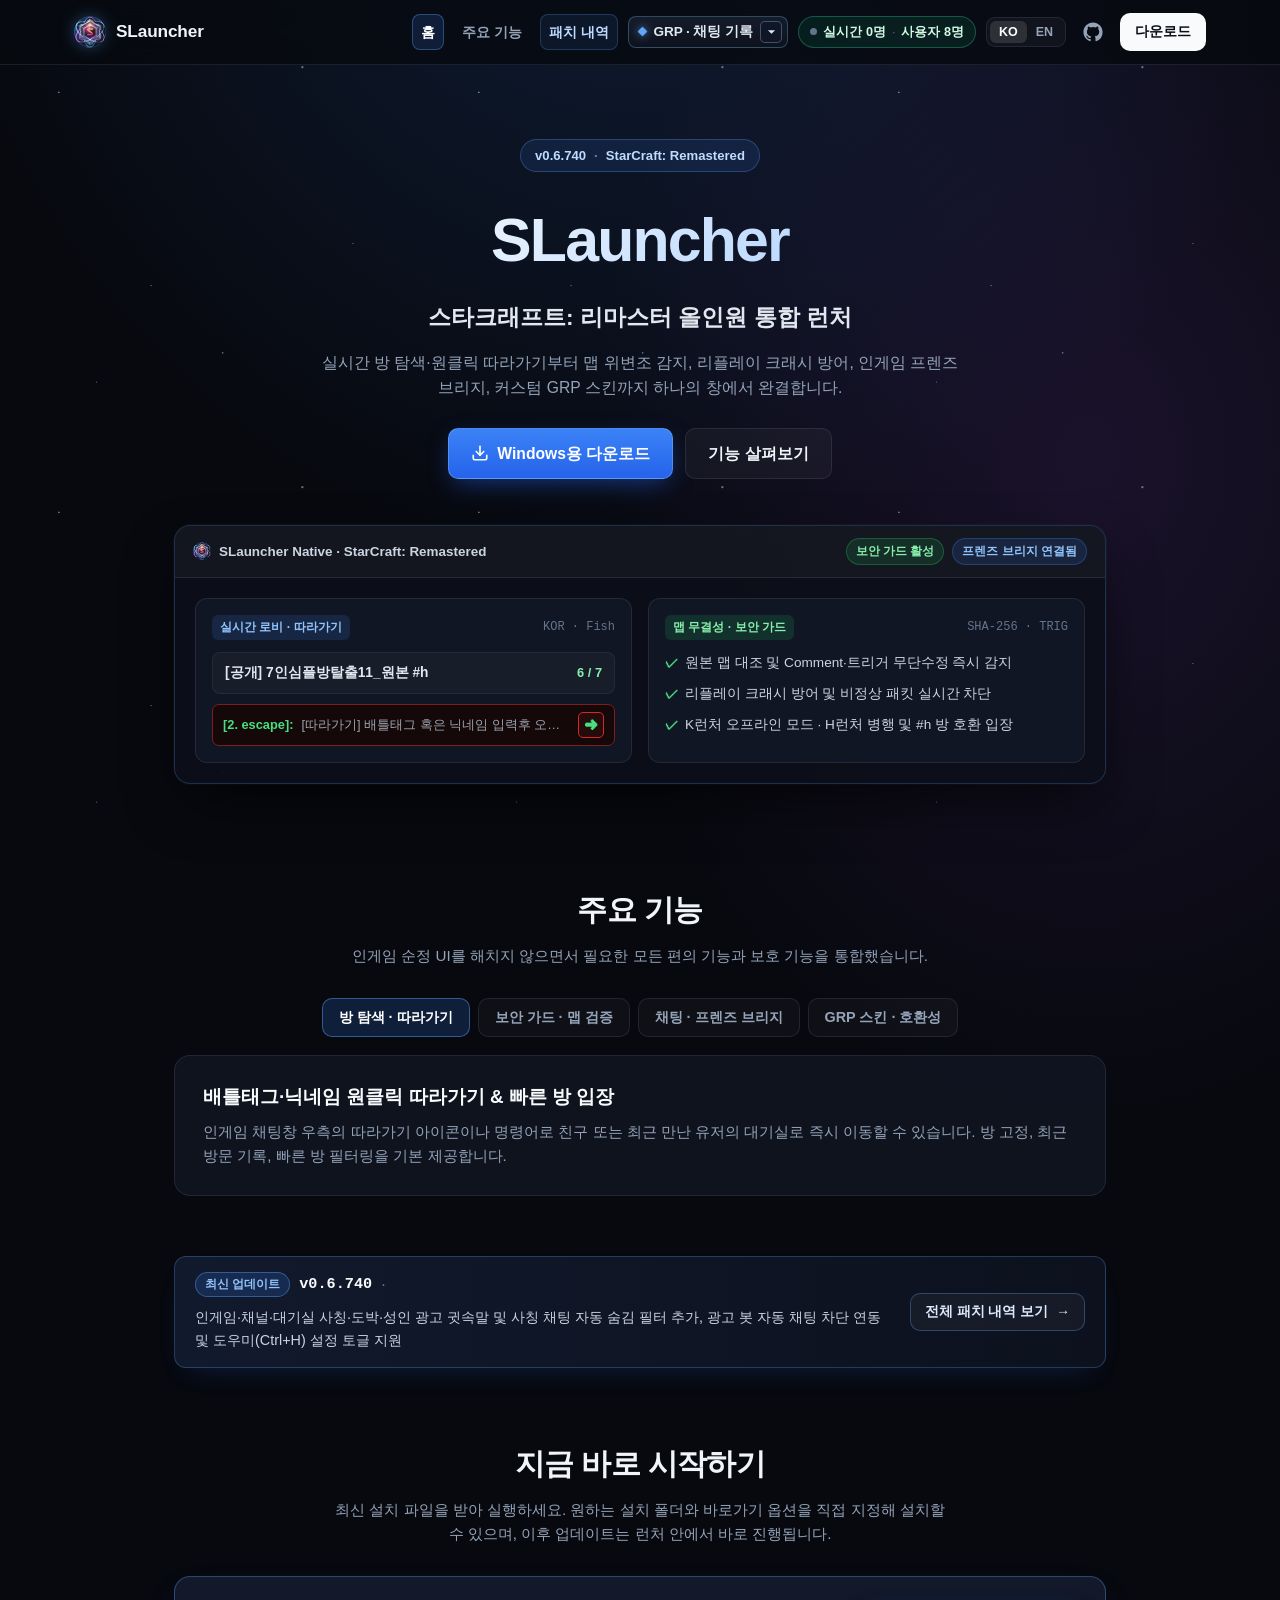
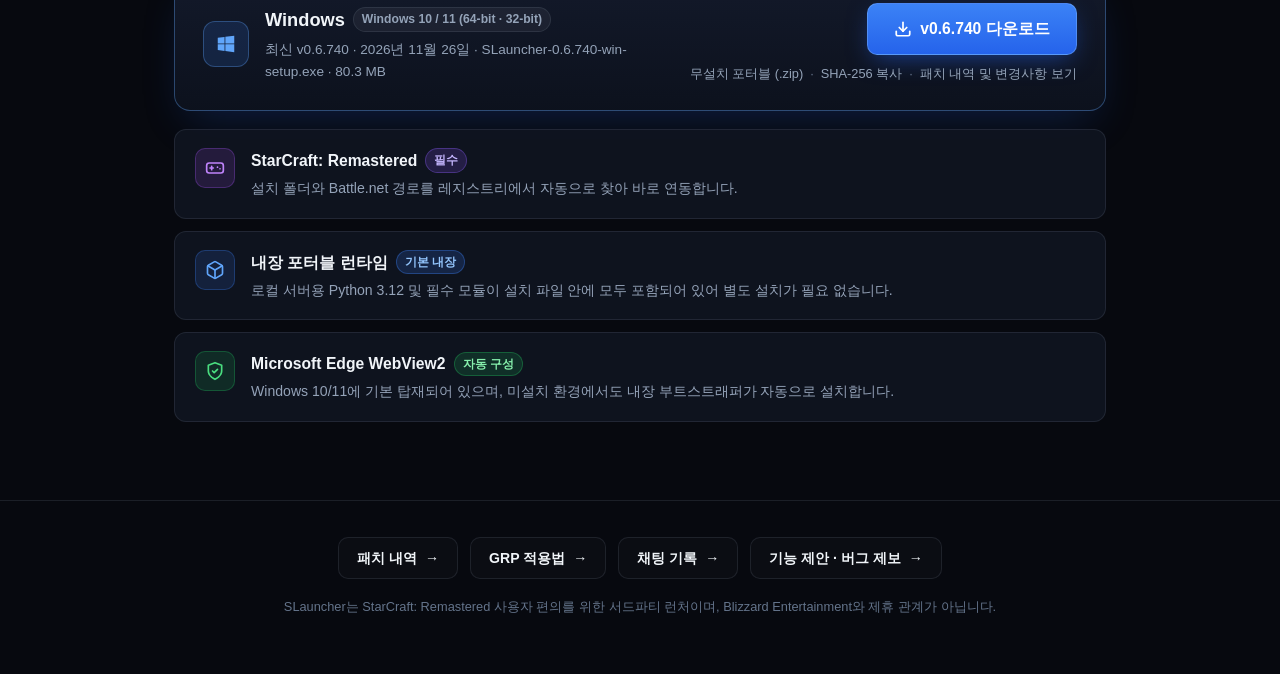
==== commit 6bc1e932: "Update website & latest.json for SLauncher v0.6.740" ====
--- a/index.html
+++ b/index.html
@@ -10,7 +10,7 @@
   <meta property="og:description" content="설치 파일 하나로 바로 시작하는 StarCraft: Remastered 올인원 런처" />
   <meta property="og:image" content="./assets/img/logo.png" />
   <link rel="icon" href="./favicon.ico" />
-  <link rel="stylesheet" href="./assets/css/style.css?v=0.6.739-2" />
+  <link rel="stylesheet" href="./assets/css/style.css?v=0.6.740-1" />
 </head>
 <body id="top">
   <div class="starfield" aria-hidden="true"></div>
@@ -100,7 +100,7 @@
     <section class="hero">
       <div class="container hero-inner">
         <div class="hero-pill">
-          <span id="hero-version">v0.6.739</span>
+          <span id="hero-version">v0.6.740</span>
           <span class="dot">·</span>
           <span>StarCraft: Remastered</span>
         </div>
@@ -235,9 +235,9 @@
         <div class="patch-callout-bar">
           <div class="patch-callout-left">
             <span class="patch-badge badge-latest" data-i18n="patchBadgeLatest">최신 업데이트</span>
-            <span id="callout-version" class="patch-callout-ver">v0.6.739</span>
+            <span id="callout-version" class="patch-callout-ver">v0.6.740</span>
             <span class="patch-callout-sep" aria-hidden="true">·</span>
-            <span class="patch-callout-text" data-i18n="p739Summary">유즈맵·EUD 인게임 닉네임 인식 불능 및 [닉변조]·배틀태그 변조 오탐 해결, 경기 종료 시 디스창 발생 패치 및 방 입장 렉 최적화</span>
+            <span class="patch-callout-text" data-i18n="p740Summary">인게임·채널·대기실 사칭·도박·성인 광고 귓속말 및 사칭 채팅 자동 숨김 필터 추가, 광고 봇 자동 채팅 차단 연동 및 도우미(Ctrl+H) 설정 토글 지원</span>
           </div>
           <a href="./changelog.html" class="btn btn-ghost btn-sm patch-callout-btn">
             <span data-i18n="viewAllPatchesBtn">전체 패치 내역 보기</span>
@@ -272,26 +272,26 @@
                   <span class="arch-pill">Windows 10 / 11 (64-bit · 32-bit)</span>
                 </div>
                 <div id="release-meta" class="release-meta">
-                  최신 v0.6.739 · SLauncher-0.6.739-win-setup.exe
+                  최신 v0.6.740 · SLauncher-0.6.740-win-setup.exe
                 </div>
               </div>
             </div>
           </div>
 
           <div class="dl-card-right">
-            <a id="btn-download-setup" href="https://github.com/MOVINGSTART/SLauncher/releases/download/v0.6.739/SLauncher-0.6.739-win-setup.exe" class="btn btn-primary btn-dl">
+            <a id="btn-download-setup" href="https://github.com/MOVINGSTART/SLauncher/releases/download/v0.6.740/SLauncher-0.6.740-win-setup.exe" class="btn btn-primary btn-dl">
               <svg viewBox="0 0 24 24" width="18" height="18" fill="none" stroke="currentColor" stroke-width="2.3" stroke-linecap="round" stroke-linejoin="round" aria-hidden="true">
                 <path d="M21 15v4a2 2 0 0 1-2 2H5a2 2 0 0 1-2-2v-4"/>
                 <polyline points="7 10 12 15 17 10"/>
                 <line x1="12" y1="15" x2="12" y2="3"/>
               </svg>
-              <span id="btn-download-label">v0.6.739 다운로드</span>
+              <span id="btn-download-label">v0.6.740 다운로드</span>
             </a>
 
             <div class="dl-sublinks">
-              <a id="btn-download-zip" href="https://github.com/MOVINGSTART/SLauncher/releases/download/v0.6.739/SLauncher_v0.6.739.zip" class="sublink" data-i18n="dlPortableLink">무설치 포터블 (.zip)</a>
+              <a id="btn-download-zip" href="https://github.com/MOVINGSTART/SLauncher/releases/download/v0.6.740/SLauncher_v0.6.740.zip" class="sublink" data-i18n="dlPortableLink">무설치 포터블 (.zip)</a>
               <span class="sep">·</span>
-              <button type="button" id="btn-copy-sha" class="sublink-btn" data-sha="49818bab94d16172d8d00be1e7957fe0509161adcb9944e131223a114e30dea7" data-i18n="dlCopySha">SHA-256 복사</button>
+              <button type="button" id="btn-copy-sha" class="sublink-btn" data-sha="f9027500aecb4ee231bf53b6dd21c044b432b806a774c693abd85891860e041b" data-i18n="dlCopySha">SHA-256 복사</button>
               <span id="releases-sep" class="sep">·</span>
               <a id="link-releases" href="./changelog.html" class="sublink" data-i18n="dlChangelogLink">패치 내역 및 변경사항 보기</a>
             </div>
@@ -380,6 +380,6 @@
   </footer>
 
   <div id="toast" class="toast" role="status" aria-live="polite"></div>
-  <script src="./assets/js/main.js?v=0.6.739-2"></script>
+  <script src="./assets/js/main.js?v=0.6.740-1"></script>
 </body>
 </html>
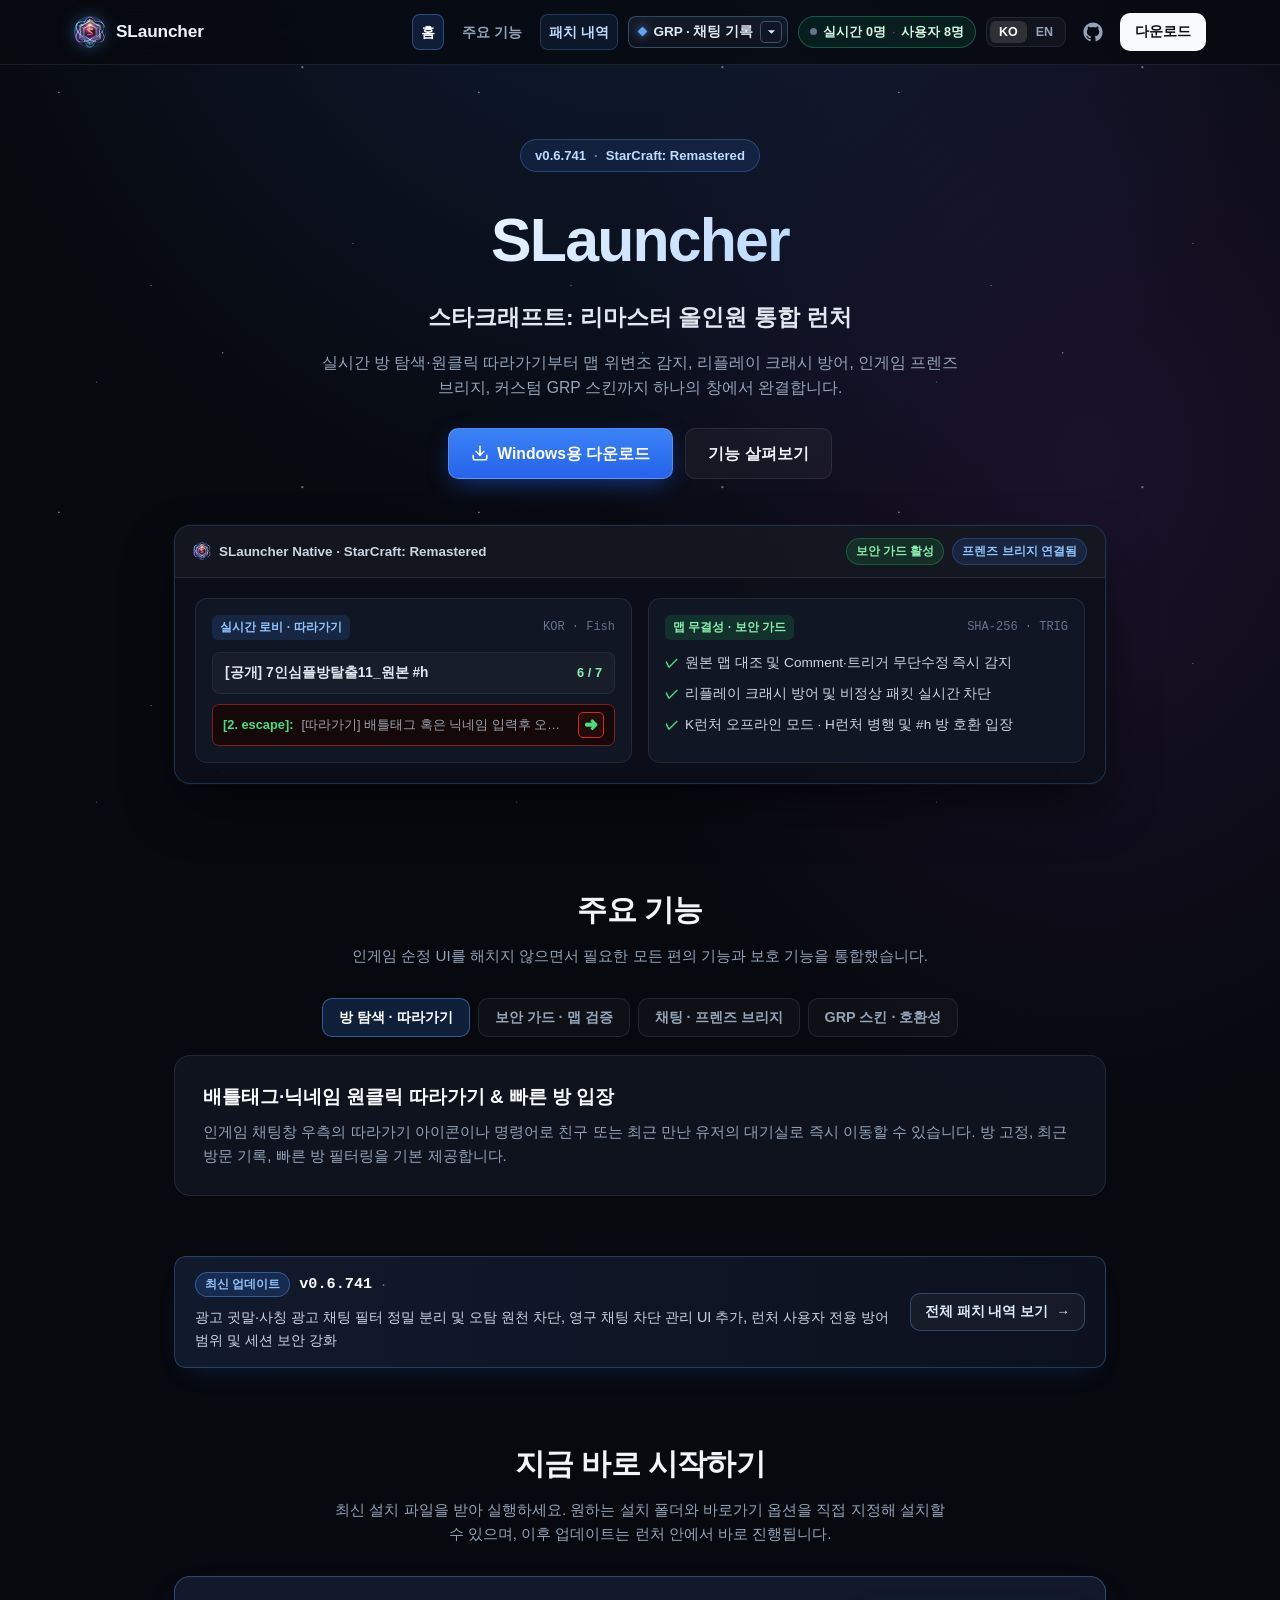
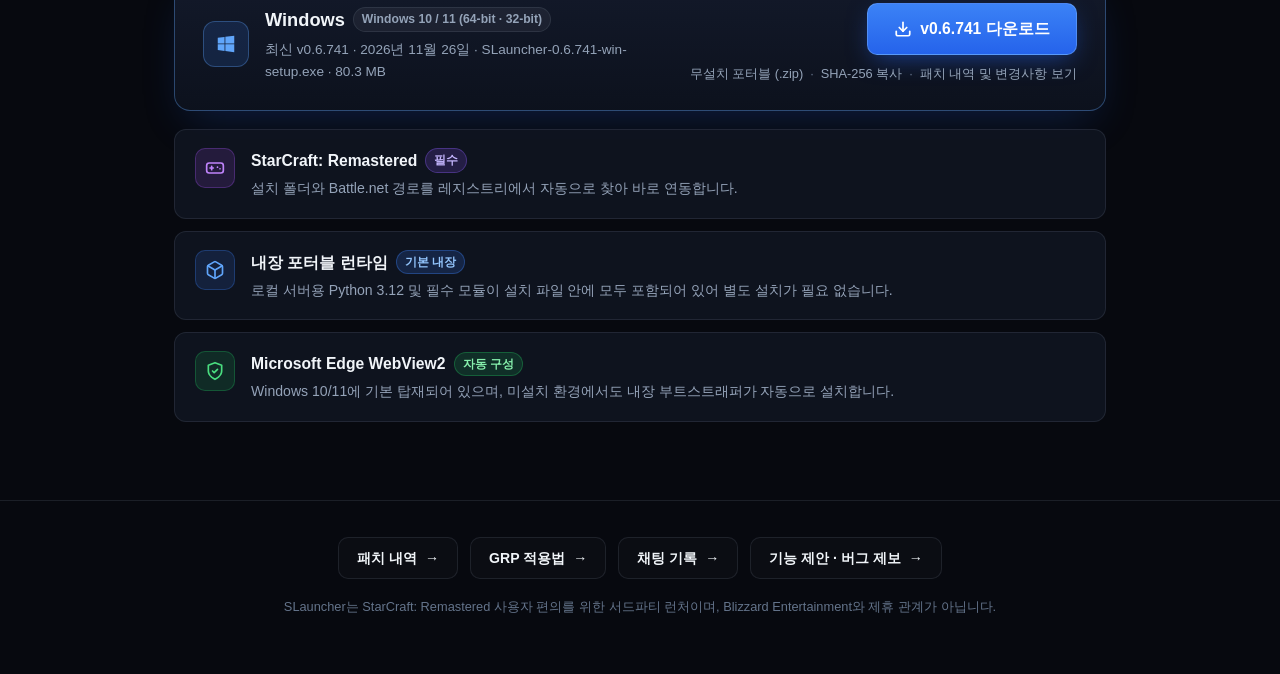
==== commit 47259683: "Update website & latest.json for SLauncher v0.6.741" ====
--- a/index.html
+++ b/index.html
@@ -1,385 +1,385 @@
-<!DOCTYPE html>
-<html lang="ko">
-<head>
-  <meta charset="utf-8" />
-  <meta name="viewport" content="width=device-width, initial-scale=1" />
-  <title>SLauncher — StarCraft: Remastered 통합 런처</title>
-  <meta name="description" content="실시간 방 탐색·원클릭 따라가기, 맵 위변조 감지 및 리플레이 크래시 방어, 인게임 프렌즈 브리지, 커스텀 GRP 스킨까지 지원하는 StarCraft: Remastered 통합 런처" />
-  <meta property="og:type" content="website" />
-  <meta property="og:title" content="SLauncher — StarCraft: Remastered 통합 런처" />
-  <meta property="og:description" content="설치 파일 하나로 바로 시작하는 StarCraft: Remastered 올인원 런처" />
-  <meta property="og:image" content="./assets/img/logo.png" />
-  <link rel="icon" href="./favicon.ico" />
-  <link rel="stylesheet" href="./assets/css/style.css?v=0.6.740-1" />
-</head>
-<body id="top">
-  <div class="starfield" aria-hidden="true"></div>
-
-  <header class="site-header">
-    <div class="container header-inner">
-      <a href="#top" class="brand">
-        <img src="./assets/img/logo.png" alt="SLauncher" class="brand-logo" width="32" height="32" />
-        <span class="brand-name">SLauncher</span>
-      </a>
-
-      <div class="header-actions">
-        <a href="#top" class="nav-text-link nav-link-active" aria-current="page" data-i18n="navHome">홈</a>
-        <a href="#features" class="nav-text-link" data-i18n="navFeatures">주요 기능</a>
-        <a href="./changelog.html" class="nav-text-link nav-changelog-pill" data-i18n="navChangelog">패치 내역</a>
-
-        <div class="nav-tools-dropdown" id="nav-tools-dropdown">
-          <button
-            type="button"
-            class="nav-tools-trigger"
-            id="nav-tools-trigger"
-            aria-expanded="false"
-            aria-haspopup="true"
-            aria-controls="nav-tools-menu"
-          >
-            <span class="nav-tools-diamond" aria-hidden="true"></span>
-            <span class="nav-tools-label" data-i18n="navToolsMenu">GRP · 채팅 기록</span>
-            <span class="nav-tools-cap" aria-hidden="true">
-              <svg class="nav-tools-tri" viewBox="0 0 10 6" width="9" height="6">
-                <path d="M1 1l4 4 4-4" fill="currentColor" />
-              </svg>
-            </span>
-          </button>
-
-          <div class="nav-tools-panel" id="nav-tools-menu" role="menu" hidden>
-            <a href="./grp-guide.html" class="nav-tools-head nav-tools-head-grp" role="menuitem">
-              <span class="nav-tools-head-left">
-                <span class="nav-tools-dot dot-grp" aria-hidden="true"></span>
-                <span data-i18n="navGrpGuide">GRP 적용법</span>
-              </span>
-              <span class="nav-tools-go" data-i18n="navJumpOpen">열기 →</span>
-            </a>
-
-            <a href="./chat-history.html" class="nav-tools-head nav-tools-head-chat" role="menuitem">
-              <span class="nav-tools-head-left">
-                <span class="nav-tools-dot dot-chat" aria-hidden="true"></span>
-                <span data-i18n="navChatHistory">채팅 기록</span>
-              </span>
-              <span class="nav-tools-go" data-i18n="navJumpOpen">열기 →</span>
-            </a>
-
-            <a href="./clan.html" class="nav-tools-head nav-tools-head-clan" role="menuitem">
-              <span class="nav-tools-head-left">
-                <span class="nav-tools-dot dot-clan" aria-hidden="true"></span>
-                <span data-i18n="navClanSoon">공개 예정(클랜)</span>
-              </span>
-              <span class="nav-tools-go" data-i18n="navJumpOpen">열기 →</span>
-            </a>
-          </div>
-        </div>
-
-        <div id="nav-user-badge" class="nav-user-badge" role="status" aria-live="polite">
-          <span class="nav-live-dot" aria-hidden="true"></span>
-          <span id="nav-user-online">실시간 0명</span>
-          <span class="nav-user-sep" aria-hidden="true">·</span>
-          <span id="nav-user-total">사용자 8명</span>
-        </div>
-
-        <div class="lang-switch" role="group" aria-label="Language switcher">
-          <button type="button" class="lang-btn active" data-lang="ko">KO</button>
-          <button type="button" class="lang-btn" data-lang="en">EN</button>
-        </div>
-
-        <a id="nav-github-link" href="#download" target="_blank" rel="noopener" class="icon-link" aria-label="GitHub Releases" title="GitHub Releases">
-          <svg viewBox="0 0 24 24" width="20" height="20" fill="currentColor" aria-hidden="true">
-            <path d="M12 .5C5.65.5.5 5.66.5 12.02c0 5.1 3.3 9.42 7.88 10.95.58.1.79-.25.79-.56v-2.02c-3.2.7-3.88-1.38-3.88-1.38-.52-1.34-1.28-1.7-1.28-1.7-1.05-.72.08-.7.08-.7 1.16.08 1.77 1.2 1.77 1.2 1.03 1.77 2.7 1.26 3.36.96.1-.75.4-1.26.73-1.55-2.56-.29-5.25-1.28-5.25-5.7 0-1.26.45-2.29 1.19-3.1-.12-.29-.52-1.47.11-3.06 0 0 .97-.31 3.18 1.18a11.02 11.02 0 0 1 5.8 0c2.2-1.49 3.17-1.18 3.17-1.18.63 1.59.23 2.77.12 3.06.74.81 1.18 1.84 1.18 3.1 0 4.43-2.7 5.4-5.27 5.69.42.36.78 1.06.78 2.14v3.17c0 .31.21.67.8.56A11.53 11.53 0 0 0 23.5 12.02C23.5 5.66 18.35.5 12 .5Z"/>
-          </svg>
-        </a>
-
-        <a href="#download" class="btn btn-sm btn-light" data-i18n="navDownload">다운로드</a>
-      </div>
-    </div>
-  </header>
-
-  <main>
-    <!-- Hero Section -->
-    <section class="hero">
-      <div class="container hero-inner">
-        <div class="hero-pill">
-          <span id="hero-version">v0.6.740</span>
-          <span class="dot">·</span>
-          <span>StarCraft: Remastered</span>
-        </div>
-
-        <h1 class="hero-title">SLauncher</h1>
-        <p class="hero-subtitle" data-i18n="heroSubtitle">스타크래프트: 리마스터 올인원 통합 런처</p>
-        <p class="hero-desc" data-i18n="heroDesc">
-          실시간 방 탐색·원클릭 따라가기부터 맵 위변조 감지, 리플레이 크래시 방어, 인게임 프렌즈 브리지, 커스텀 GRP 스킨까지 하나의 창에서 완결합니다.
-        </p>
-
-        <div class="hero-cta">
-          <a href="#download" class="btn btn-primary btn-lg">
-            <svg viewBox="0 0 24 24" width="18" height="18" fill="none" stroke="currentColor" stroke-width="2.2" stroke-linecap="round" stroke-linejoin="round" aria-hidden="true">
-              <path d="M21 15v4a2 2 0 0 1-2 2H5a2 2 0 0 1-2-2v-4"/>
-              <polyline points="7 10 12 15 17 10"/>
-              <line x1="12" y1="15" x2="12" y2="3"/>
-            </svg>
-            <span data-i18n="heroDownloadBtn">Windows용 다운로드</span>
-          </a>
-          <a href="#features" class="btn btn-ghost btn-lg" data-i18n="heroExploreBtn">기능 살펴보기</a>
-        </div>
-
-        <!-- Visual App Preview Mockup -->
-        <div class="preview-window" aria-label="SLauncher Interface Preview">
-          <div class="preview-titlebar">
-            <div class="preview-brand">
-              <img src="./assets/img/logo.png" alt="" width="18" height="18" />
-              <span>SLauncher Native · StarCraft: Remastered</span>
-            </div>
-            <div class="preview-badges">
-              <span class="status-chip status-ok" data-i18n="previewStatusGuard">보안 가드 활성</span>
-              <span class="status-chip status-info" data-i18n="previewStatusBridge">프렌즈 브리지 연결됨</span>
-            </div>
-          </div>
-          <div class="preview-body">
-            <div class="preview-grid">
-              <div class="mock-card">
-                <div class="mock-card-head">
-                  <span class="mock-tag tag-blue" data-i18n="mockRoomTag">실시간 로비 · 따라가기</span>
-                  <span class="mock-meta">KOR · Fish</span>
-                </div>
-                <div class="mock-room-row">
-                  <span class="room-title">[공개] 7인심플방탈출11_원본 #h</span>
-                  <span class="room-slots">6 / 7</span>
-                </div>
-                <div class="mock-chat-bar">
-                  <span class="mock-channel">[2. escape]:</span>
-                  <span class="mock-placeholder" data-i18n="mockFollowPh">[따라가기] 배틀태그 혹은 닉네임 입력후 오른쪽 아이콘 클릭</span>
-                  <span class="mock-follow-btn" aria-hidden="true">➜</span>
-                </div>
-              </div>
-
-              <div class="mock-card">
-                <div class="mock-card-head">
-                  <span class="mock-tag tag-green" data-i18n="mockGuardTag">맵 무결성 · 보안 가드</span>
-                  <span class="mock-meta">SHA-256 · TRIG</span>
-                </div>
-                <ul class="mock-check-list">
-                  <li data-i18n="mockCheck1">원본 맵 대조 및 Comment·트리거 무단수정 즉시 감지</li>
-                  <li data-i18n="mockCheck2">리플레이 크래시 방어 및 비정상 패킷 실시간 차단</li>
-                  <li data-i18n="mockCheck3">K런처 오프라인 모드 · H런처 병행 및 #h 방 호환 입장</li>
-                </ul>
-              </div>
-            </div>
-          </div>
-        </div>
-      </div>
-    </section>
-
-    <!-- Features Section -->
-    <section id="features" class="section">
-      <div class="container">
-        <div class="section-head">
-          <h2 class="section-title" data-i18n="featuresTitle">주요 기능</h2>
-          <p class="section-sub" data-i18n="featuresSub">인게임 순정 UI를 해치지 않으면서 필요한 모든 편의 기능과 보호 기능을 통합했습니다.</p>
-        </div>
-
-        <div class="feature-tabs" role="tablist">
-          <button type="button" class="tab-btn active" role="tab" aria-selected="true" data-tab="follow" data-i18n="tabFollow">방 탐색 · 따라가기</button>
-          <button type="button" class="tab-btn" role="tab" aria-selected="false" data-tab="security" data-i18n="tabSecurity">보안 가드 · 맵 검증</button>
-          <button type="button" class="tab-btn" role="tab" aria-selected="false" data-tab="friends" data-i18n="tabFriends">채팅 · 프렌즈 브리지</button>
-          <button type="button" class="tab-btn" role="tab" aria-selected="false" data-tab="grp" data-i18n="tabGrp">GRP 스킨 · 호환성</button>
-        </div>
-
-        <div class="tab-panels">
-          <article class="tab-panel active" data-panel="follow">
-            <h3 data-i18n="panelFollowTitle">배틀태그·닉네임 원클릭 따라가기 & 빠른 방 입장</h3>
-            <p data-i18n="panelFollowDesc">
-              인게임 채팅창 우측의 따라가기 아이콘이나 명령어로 친구 또는 최근 만난 유저의 대기실로 즉시 이동할 수 있습니다. 방 고정, 최근 방문 기록, 빠른 방 필터링을 기본 제공합니다.
-            </p>
-          </article>
-
-          <article class="tab-panel" data-panel="security">
-            <h3 data-i18n="panelSecurityTitle">맵 무단수정 정밀 감지 & 리플레이 크래시 방어</h3>
-            <p data-i18n="panelSecurityDesc">
-              원본 맵 지문과 비교하여 Comment 삭제·비움, 트리거 위치 변경 등 교묘한 무단수정을 즉시 식별하며, 리플레이 크래시 및 비정상 패킷으로부터 게임 세션을 안전하게 보호합니다.
-            </p>
-          </article>
-
-          <article class="tab-panel" data-panel="friends">
-            <h3 data-i18n="panelFriendsTitle">스타크래프트 순정 UI 그대로 확장되는 프렌즈·채팅</h3>
-            <p data-i18n="panelFriendsDesc">
-              스타크래프트 자체 채팅·로비 UI 크기와 디자인을 100% 보존하면서, 실시간 친구 접속 위치 확인, 귓속말 보조, 로비 참가자 메모, 자동 강퇴 및 본인이 직접 참여한 방·게임의 날짜별 채팅 기록 조회를 자연스럽게 통합합니다.
-            </p>
-            <div class="tab-panel-actions">
-              <a href="./chat-history.html" class="btn btn-ghost btn-sm chat-panel-cta">
-                <span data-i18n="panelChatHistoryBtn">날짜별 채팅 기록 보기</span>
-                <span aria-hidden="true">→</span>
-              </a>
-            </div>
-          </article>
-
-          <article class="tab-panel" data-panel="grp">
-            <h3 data-i18n="panelGrpTitle">커스텀 GRP 스킨 프리뷰 & 타 런처 완벽 병행</h3>
-            <p data-i18n="panelGrpDesc">
-              SD/HD 유닛 및 지형 GRP 스킨을 미리보기로 확인하고 즉시 적용할 수 있으며, K런처 오프라인 모드·H런처와의 동시 병행 및 #h 전용방 호환 입장까지 지원합니다.
-            </p>
-            <div class="tab-panel-actions">
-              <a href="./grp-guide.html" class="btn btn-ghost btn-sm grp-panel-cta">
-                <span data-i18n="panelGrpGuideBtn">GRP 적용법 가이드 보기</span>
-                <span aria-hidden="true">→</span>
-              </a>
-            </div>
-          </article>
-        </div>
-      </div>
-    </section>
-
-    <!-- Compact Latest Patch Callout (Links to Dedicated Patch Notes Page) -->
-    <section class="patch-callout-section">
-      <div class="container">
-        <div class="patch-callout-bar">
-          <div class="patch-callout-left">
-            <span class="patch-badge badge-latest" data-i18n="patchBadgeLatest">최신 업데이트</span>
-            <span id="callout-version" class="patch-callout-ver">v0.6.740</span>
-            <span class="patch-callout-sep" aria-hidden="true">·</span>
-            <span class="patch-callout-text" data-i18n="p740Summary">인게임·채널·대기실 사칭·도박·성인 광고 귓속말 및 사칭 채팅 자동 숨김 필터 추가, 광고 봇 자동 채팅 차단 연동 및 도우미(Ctrl+H) 설정 토글 지원</span>
-          </div>
-          <a href="./changelog.html" class="btn btn-ghost btn-sm patch-callout-btn">
-            <span data-i18n="viewAllPatchesBtn">전체 패치 내역 보기</span>
-            <span aria-hidden="true">→</span>
-          </a>
-        </div>
-      </div>
-    </section>
-
-    <!-- Download Section -->
-    <section id="download" class="section">
-      <div class="container">
-        <div class="section-head">
-          <h2 class="section-title" data-i18n="dlTitle">지금 바로 시작하기</h2>
-          <p class="section-sub" data-i18n="dlSub">
-            최신 설치 파일을 받아 실행하세요. 원하는 설치 폴더와 바로가기 옵션을 직접 지정해 설치할 수 있으며, 이후 업데이트는 런처 안에서 바로 진행됩니다.
-          </p>
-        </div>
-
-        <!-- Primary Download Card (Khaydarin Studio Style) -->
-        <div class="download-card">
-          <div class="dl-card-left">
-            <div class="os-badge-row">
-              <span class="os-icon" aria-hidden="true">
-                <svg viewBox="0 0 24 24" width="22" height="22" fill="currentColor">
-                  <path d="M3 5.3 10.4 4.3v7.1H3V5.3Zm8.3-1.1L21 2.9v8.5h-9.7V4.2ZM3 12.3h7.4v7.2L3 18.5v-6.2Zm8.3 0H21v8.8l-9.7-1.4v-7.4Z"/>
-                </svg>
-              </span>
-              <div>
-                <div class="os-title">
-                  <span>Windows</span>
-                  <span class="arch-pill">Windows 10 / 11 (64-bit · 32-bit)</span>
-                </div>
-                <div id="release-meta" class="release-meta">
-                  최신 v0.6.740 · SLauncher-0.6.740-win-setup.exe
-                </div>
-              </div>
-            </div>
-          </div>
-
-          <div class="dl-card-right">
-            <a id="btn-download-setup" href="https://github.com/MOVINGSTART/SLauncher/releases/download/v0.6.740/SLauncher-0.6.740-win-setup.exe" class="btn btn-primary btn-dl">
-              <svg viewBox="0 0 24 24" width="18" height="18" fill="none" stroke="currentColor" stroke-width="2.3" stroke-linecap="round" stroke-linejoin="round" aria-hidden="true">
-                <path d="M21 15v4a2 2 0 0 1-2 2H5a2 2 0 0 1-2-2v-4"/>
-                <polyline points="7 10 12 15 17 10"/>
-                <line x1="12" y1="15" x2="12" y2="3"/>
-              </svg>
-              <span id="btn-download-label">v0.6.740 다운로드</span>
-            </a>
-
-            <div class="dl-sublinks">
-              <a id="btn-download-zip" href="https://github.com/MOVINGSTART/SLauncher/releases/download/v0.6.740/SLauncher_v0.6.740.zip" class="sublink" data-i18n="dlPortableLink">무설치 포터블 (.zip)</a>
-              <span class="sep">·</span>
-              <button type="button" id="btn-copy-sha" class="sublink-btn" data-sha="f9027500aecb4ee231bf53b6dd21c044b432b806a774c693abd85891860e041b" data-i18n="dlCopySha">SHA-256 복사</button>
-              <span id="releases-sep" class="sep">·</span>
-              <a id="link-releases" href="./changelog.html" class="sublink" data-i18n="dlChangelogLink">패치 내역 및 변경사항 보기</a>
-            </div>
-          </div>
-        </div>
-
-        <!-- System Requirements Cards -->
-        <div class="req-stack">
-          <div class="req-card">
-            <div class="req-icon req-icon-purple" aria-hidden="true">
-              <svg viewBox="0 0 24 24" width="20" height="20" fill="none" stroke="currentColor" stroke-width="2" stroke-linecap="round" stroke-linejoin="round">
-                <rect x="2" y="6" width="20" height="12" rx="3"/>
-                <path d="M6 12h4M8 10v4M15 11h.01M18 13h.01"/>
-              </svg>
-            </div>
-            <div class="req-content">
-              <div class="req-title-row">
-                <h4>StarCraft: Remastered</h4>
-                <span class="badge badge-req" data-i18n="badgeRequired">필수</span>
-              </div>
-              <p data-i18n="reqScDesc">설치 폴더와 Battle.net 경로를 레지스트리에서 자동으로 찾아 바로 연동합니다.</p>
-            </div>
-          </div>
-
-          <div class="req-card">
-            <div class="req-icon req-icon-blue" aria-hidden="true">
-              <svg viewBox="0 0 24 24" width="20" height="20" fill="none" stroke="currentColor" stroke-width="2" stroke-linecap="round" stroke-linejoin="round">
-                <path d="M21 16V8a2 2 0 0 0-1-1.73l-7-4a2 2 0 0 0-2 0l-7 4A2 2 0 0 0 3 8v8a2 2 0 0 0 1 1.73l7 4a2 2 0 0 0 2 0l7-4A2 2 0 0 0 21 16z"/>
-                <polyline points="3.3 7 12 12 20.7 7"/>
-                <line x1="12" y1="22" x2="12" y2="12"/>
-              </svg>
-            </div>
-            <div class="req-content">
-              <div class="req-title-row">
-                <h4 data-i18n="reqRuntimeTitle">내장 포터블 런타임</h4>
-                <span class="badge badge-included" data-i18n="badgeIncluded">기본 내장</span>
-              </div>
-              <p data-i18n="reqRuntimeDesc">로컬 서버용 Python 3.12 및 필수 모듈이 설치 파일 안에 모두 포함되어 있어 별도 설치가 필요 없습니다.</p>
-            </div>
-          </div>
-
-          <div class="req-card">
-            <div class="req-icon req-icon-green" aria-hidden="true">
-              <svg viewBox="0 0 24 24" width="20" height="20" fill="none" stroke="currentColor" stroke-width="2" stroke-linecap="round" stroke-linejoin="round">
-                <path d="M12 22s8-4 8-10V5l-8-3-8 3v7c0 6 8 10 8 10z"/>
-                <polyline points="9 12 11 14 15 10"/>
-              </svg>
-            </div>
-            <div class="req-content">
-              <div class="req-title-row">
-                <h4>Microsoft Edge WebView2</h4>
-                <span class="badge badge-opt" data-i18n="badgeAuto">자동 구성</span>
-              </div>
-              <p data-i18n="reqWv2Desc">Windows 10/11에 기본 탑재되어 있으며, 미설치 환경에서도 내장 부트스트래퍼가 자동으로 설치합니다.</p>
-            </div>
-          </div>
-        </div>
-      </div>
-    </section>
-  </main>
-
-  <footer class="site-footer">
-    <div class="container footer-inner">
-      <div class="footer-actions">
-        <a href="./changelog.html" class="outline-pill">
-          <span data-i18n="navChangelog">패치 내역</span>
-          <span aria-hidden="true">→</span>
-        </a>
-        <a href="./grp-guide.html" class="outline-pill">
-          <span data-i18n="navGrpGuide">GRP 적용법</span>
-          <span aria-hidden="true">→</span>
-        </a>
-        <a href="./chat-history.html" class="outline-pill">
-          <span data-i18n="navChatHistory">채팅 기록</span>
-          <span aria-hidden="true">→</span>
-        </a>
-        <a id="footer-issues-link" href="#download" class="outline-pill">
-          <span data-i18n="footerFeedback">기능 제안 · 버그 제보</span>
-          <span aria-hidden="true">→</span>
-        </a>
-      </div>
-      <p class="footer-note" data-i18n="footerDisclaimer">
-        SLauncher는 StarCraft: Remastered 사용자 편의를 위한 서드파티 런처이며, Blizzard Entertainment와 제휴 관계가 아닙니다.
-      </p>
-    </div>
-  </footer>
-
-  <div id="toast" class="toast" role="status" aria-live="polite"></div>
-  <script src="./assets/js/main.js?v=0.6.740-1"></script>
-</body>
-</html>
+<!DOCTYPE html>
+<html lang="ko">
+<head>
+  <meta charset="utf-8" />
+  <meta name="viewport" content="width=device-width, initial-scale=1" />
+  <title>SLauncher — StarCraft: Remastered 통합 런처</title>
+  <meta name="description" content="실시간 방 탐색·원클릭 따라가기, 맵 위변조 감지 및 리플레이 크래시 방어, 인게임 프렌즈 브리지, 커스텀 GRP 스킨까지 지원하는 StarCraft: Remastered 통합 런처" />
+  <meta property="og:type" content="website" />
+  <meta property="og:title" content="SLauncher — StarCraft: Remastered 통합 런처" />
+  <meta property="og:description" content="설치 파일 하나로 바로 시작하는 StarCraft: Remastered 올인원 런처" />
+  <meta property="og:image" content="./assets/img/logo.png" />
+  <link rel="icon" href="./favicon.ico" />
+  <link rel="stylesheet" href="./assets/css/style.css?v=0.6.741-1" />
+</head>
+<body id="top">
+  <div class="starfield" aria-hidden="true"></div>
+
+  <header class="site-header">
+    <div class="container header-inner">
+      <a href="#top" class="brand">
+        <img src="./assets/img/logo.png" alt="SLauncher" class="brand-logo" width="32" height="32" />
+        <span class="brand-name">SLauncher</span>
+      </a>
+
+      <div class="header-actions">
+        <a href="#top" class="nav-text-link nav-link-active" aria-current="page" data-i18n="navHome">홈</a>
+        <a href="#features" class="nav-text-link" data-i18n="navFeatures">주요 기능</a>
+        <a href="./changelog.html" class="nav-text-link nav-changelog-pill" data-i18n="navChangelog">패치 내역</a>
+
+        <div class="nav-tools-dropdown" id="nav-tools-dropdown">
+          <button
+            type="button"
+            class="nav-tools-trigger"
+            id="nav-tools-trigger"
+            aria-expanded="false"
+            aria-haspopup="true"
+            aria-controls="nav-tools-menu"
+          >
+            <span class="nav-tools-diamond" aria-hidden="true"></span>
+            <span class="nav-tools-label" data-i18n="navToolsMenu">GRP · 채팅 기록</span>
+            <span class="nav-tools-cap" aria-hidden="true">
+              <svg class="nav-tools-tri" viewBox="0 0 10 6" width="9" height="6">
+                <path d="M1 1l4 4 4-4" fill="currentColor" />
+              </svg>
+            </span>
+          </button>
+
+          <div class="nav-tools-panel" id="nav-tools-menu" role="menu" hidden>
+            <a href="./grp-guide.html" class="nav-tools-head nav-tools-head-grp" role="menuitem">
+              <span class="nav-tools-head-left">
+                <span class="nav-tools-dot dot-grp" aria-hidden="true"></span>
+                <span data-i18n="navGrpGuide">GRP 적용법</span>
+              </span>
+              <span class="nav-tools-go" data-i18n="navJumpOpen">열기 →</span>
+            </a>
+
+            <a href="./chat-history.html" class="nav-tools-head nav-tools-head-chat" role="menuitem">
+              <span class="nav-tools-head-left">
+                <span class="nav-tools-dot dot-chat" aria-hidden="true"></span>
+                <span data-i18n="navChatHistory">채팅 기록</span>
+              </span>
+              <span class="nav-tools-go" data-i18n="navJumpOpen">열기 →</span>
+            </a>
+
+            <a href="./clan.html" class="nav-tools-head nav-tools-head-clan" role="menuitem">
+              <span class="nav-tools-head-left">
+                <span class="nav-tools-dot dot-clan" aria-hidden="true"></span>
+                <span data-i18n="navClanSoon">공개 예정(클랜)</span>
+              </span>
+              <span class="nav-tools-go" data-i18n="navJumpOpen">열기 →</span>
+            </a>
+          </div>
+        </div>
+
+        <div id="nav-user-badge" class="nav-user-badge" role="status" aria-live="polite">
+          <span class="nav-live-dot" aria-hidden="true"></span>
+          <span id="nav-user-online">실시간 0명</span>
+          <span class="nav-user-sep" aria-hidden="true">·</span>
+          <span id="nav-user-total">사용자 8명</span>
+        </div>
+
+        <div class="lang-switch" role="group" aria-label="Language switcher">
+          <button type="button" class="lang-btn active" data-lang="ko">KO</button>
+          <button type="button" class="lang-btn" data-lang="en">EN</button>
+        </div>
+
+        <a id="nav-github-link" href="#download" target="_blank" rel="noopener" class="icon-link" aria-label="GitHub Releases" title="GitHub Releases">
+          <svg viewBox="0 0 24 24" width="20" height="20" fill="currentColor" aria-hidden="true">
+            <path d="M12 .5C5.65.5.5 5.66.5 12.02c0 5.1 3.3 9.42 7.88 10.95.58.1.79-.25.79-.56v-2.02c-3.2.7-3.88-1.38-3.88-1.38-.52-1.34-1.28-1.7-1.28-1.7-1.05-.72.08-.7.08-.7 1.16.08 1.77 1.2 1.77 1.2 1.03 1.77 2.7 1.26 3.36.96.1-.75.4-1.26.73-1.55-2.56-.29-5.25-1.28-5.25-5.7 0-1.26.45-2.29 1.19-3.1-.12-.29-.52-1.47.11-3.06 0 0 .97-.31 3.18 1.18a11.02 11.02 0 0 1 5.8 0c2.2-1.49 3.17-1.18 3.17-1.18.63 1.59.23 2.77.12 3.06.74.81 1.18 1.84 1.18 3.1 0 4.43-2.7 5.4-5.27 5.69.42.36.78 1.06.78 2.14v3.17c0 .31.21.67.8.56A11.53 11.53 0 0 0 23.5 12.02C23.5 5.66 18.35.5 12 .5Z"/>
+          </svg>
+        </a>
+
+        <a href="#download" class="btn btn-sm btn-light" data-i18n="navDownload">다운로드</a>
+      </div>
+    </div>
+  </header>
+
+  <main>
+    <!-- Hero Section -->
+    <section class="hero">
+      <div class="container hero-inner">
+        <div class="hero-pill">
+          <span id="hero-version">v0.6.741</span>
+          <span class="dot">·</span>
+          <span>StarCraft: Remastered</span>
+        </div>
+
+        <h1 class="hero-title">SLauncher</h1>
+        <p class="hero-subtitle" data-i18n="heroSubtitle">스타크래프트: 리마스터 올인원 통합 런처</p>
+        <p class="hero-desc" data-i18n="heroDesc">
+          실시간 방 탐색·원클릭 따라가기부터 맵 위변조 감지, 리플레이 크래시 방어, 인게임 프렌즈 브리지, 커스텀 GRP 스킨까지 하나의 창에서 완결합니다.
+        </p>
+
+        <div class="hero-cta">
+          <a href="#download" class="btn btn-primary btn-lg">
+            <svg viewBox="0 0 24 24" width="18" height="18" fill="none" stroke="currentColor" stroke-width="2.2" stroke-linecap="round" stroke-linejoin="round" aria-hidden="true">
+              <path d="M21 15v4a2 2 0 0 1-2 2H5a2 2 0 0 1-2-2v-4"/>
+              <polyline points="7 10 12 15 17 10"/>
+              <line x1="12" y1="15" x2="12" y2="3"/>
+            </svg>
+            <span data-i18n="heroDownloadBtn">Windows용 다운로드</span>
+          </a>
+          <a href="#features" class="btn btn-ghost btn-lg" data-i18n="heroExploreBtn">기능 살펴보기</a>
+        </div>
+
+        <!-- Visual App Preview Mockup -->
+        <div class="preview-window" aria-label="SLauncher Interface Preview">
+          <div class="preview-titlebar">
+            <div class="preview-brand">
+              <img src="./assets/img/logo.png" alt="" width="18" height="18" />
+              <span>SLauncher Native · StarCraft: Remastered</span>
+            </div>
+            <div class="preview-badges">
+              <span class="status-chip status-ok" data-i18n="previewStatusGuard">보안 가드 활성</span>
+              <span class="status-chip status-info" data-i18n="previewStatusBridge">프렌즈 브리지 연결됨</span>
+            </div>
+          </div>
+          <div class="preview-body">
+            <div class="preview-grid">
+              <div class="mock-card">
+                <div class="mock-card-head">
+                  <span class="mock-tag tag-blue" data-i18n="mockRoomTag">실시간 로비 · 따라가기</span>
+                  <span class="mock-meta">KOR · Fish</span>
+                </div>
+                <div class="mock-room-row">
+                  <span class="room-title">[공개] 7인심플방탈출11_원본 #h</span>
+                  <span class="room-slots">6 / 7</span>
+                </div>
+                <div class="mock-chat-bar">
+                  <span class="mock-channel">[2. escape]:</span>
+                  <span class="mock-placeholder" data-i18n="mockFollowPh">[따라가기] 배틀태그 혹은 닉네임 입력후 오른쪽 아이콘 클릭</span>
+                  <span class="mock-follow-btn" aria-hidden="true">➜</span>
+                </div>
+              </div>
+
+              <div class="mock-card">
+                <div class="mock-card-head">
+                  <span class="mock-tag tag-green" data-i18n="mockGuardTag">맵 무결성 · 보안 가드</span>
+                  <span class="mock-meta">SHA-256 · TRIG</span>
+                </div>
+                <ul class="mock-check-list">
+                  <li data-i18n="mockCheck1">원본 맵 대조 및 Comment·트리거 무단수정 즉시 감지</li>
+                  <li data-i18n="mockCheck2">리플레이 크래시 방어 및 비정상 패킷 실시간 차단</li>
+                  <li data-i18n="mockCheck3">K런처 오프라인 모드 · H런처 병행 및 #h 방 호환 입장</li>
+                </ul>
+              </div>
+            </div>
+          </div>
+        </div>
+      </div>
+    </section>
+
+    <!-- Features Section -->
+    <section id="features" class="section">
+      <div class="container">
+        <div class="section-head">
+          <h2 class="section-title" data-i18n="featuresTitle">주요 기능</h2>
+          <p class="section-sub" data-i18n="featuresSub">인게임 순정 UI를 해치지 않으면서 필요한 모든 편의 기능과 보호 기능을 통합했습니다.</p>
+        </div>
+
+        <div class="feature-tabs" role="tablist">
+          <button type="button" class="tab-btn active" role="tab" aria-selected="true" data-tab="follow" data-i18n="tabFollow">방 탐색 · 따라가기</button>
+          <button type="button" class="tab-btn" role="tab" aria-selected="false" data-tab="security" data-i18n="tabSecurity">보안 가드 · 맵 검증</button>
+          <button type="button" class="tab-btn" role="tab" aria-selected="false" data-tab="friends" data-i18n="tabFriends">채팅 · 프렌즈 브리지</button>
+          <button type="button" class="tab-btn" role="tab" aria-selected="false" data-tab="grp" data-i18n="tabGrp">GRP 스킨 · 호환성</button>
+        </div>
+
+        <div class="tab-panels">
+          <article class="tab-panel active" data-panel="follow">
+            <h3 data-i18n="panelFollowTitle">배틀태그·닉네임 원클릭 따라가기 & 빠른 방 입장</h3>
+            <p data-i18n="panelFollowDesc">
+              인게임 채팅창 우측의 따라가기 아이콘이나 명령어로 친구 또는 최근 만난 유저의 대기실로 즉시 이동할 수 있습니다. 방 고정, 최근 방문 기록, 빠른 방 필터링을 기본 제공합니다.
+            </p>
+          </article>
+
+          <article class="tab-panel" data-panel="security">
+            <h3 data-i18n="panelSecurityTitle">맵 무단수정 정밀 감지 & 리플레이 크래시 방어</h3>
+            <p data-i18n="panelSecurityDesc">
+              원본 맵 지문과 비교하여 Comment 삭제·비움, 트리거 위치 변경 등 교묘한 무단수정을 즉시 식별하며, 리플레이 크래시 및 비정상 패킷으로부터 게임 세션을 안전하게 보호합니다.
+            </p>
+          </article>
+
+          <article class="tab-panel" data-panel="friends">
+            <h3 data-i18n="panelFriendsTitle">스타크래프트 순정 UI 그대로 확장되는 프렌즈·채팅</h3>
+            <p data-i18n="panelFriendsDesc">
+              스타크래프트 자체 채팅·로비 UI 크기와 디자인을 100% 보존하면서, 실시간 친구 접속 위치 확인, 귓속말 보조, 로비 참가자 메모, 자동 강퇴 및 본인이 직접 참여한 방·게임의 날짜별 채팅 기록 조회를 자연스럽게 통합합니다.
+            </p>
+            <div class="tab-panel-actions">
+              <a href="./chat-history.html" class="btn btn-ghost btn-sm chat-panel-cta">
+                <span data-i18n="panelChatHistoryBtn">날짜별 채팅 기록 보기</span>
+                <span aria-hidden="true">→</span>
+              </a>
+            </div>
+          </article>
+
+          <article class="tab-panel" data-panel="grp">
+            <h3 data-i18n="panelGrpTitle">커스텀 GRP 스킨 프리뷰 & 타 런처 완벽 병행</h3>
+            <p data-i18n="panelGrpDesc">
+              SD/HD 유닛 및 지형 GRP 스킨을 미리보기로 확인하고 즉시 적용할 수 있으며, K런처 오프라인 모드·H런처와의 동시 병행 및 #h 전용방 호환 입장까지 지원합니다.
+            </p>
+            <div class="tab-panel-actions">
+              <a href="./grp-guide.html" class="btn btn-ghost btn-sm grp-panel-cta">
+                <span data-i18n="panelGrpGuideBtn">GRP 적용법 가이드 보기</span>
+                <span aria-hidden="true">→</span>
+              </a>
+            </div>
+          </article>
+        </div>
+      </div>
+    </section>
+
+    <!-- Compact Latest Patch Callout (Links to Dedicated Patch Notes Page) -->
+    <section class="patch-callout-section">
+      <div class="container">
+        <div class="patch-callout-bar">
+          <div class="patch-callout-left">
+            <span class="patch-badge badge-latest" data-i18n="patchBadgeLatest">최신 업데이트</span>
+            <span id="callout-version" class="patch-callout-ver">v0.6.741</span>
+            <span class="patch-callout-sep" aria-hidden="true">·</span>
+            <span class="patch-callout-text" data-i18n="p741Summary">광고 귓말·사칭 광고 채팅 필터 정밀 분리 및 오탐 원천 차단, 영구 채팅 차단 관리 UI 추가, 런처 사용자 전용 방어 범위 및 세션 보안 강화</span>
+          </div>
+          <a href="./changelog.html" class="btn btn-ghost btn-sm patch-callout-btn">
+            <span data-i18n="viewAllPatchesBtn">전체 패치 내역 보기</span>
+            <span aria-hidden="true">→</span>
+          </a>
+        </div>
+      </div>
+    </section>
+
+    <!-- Download Section -->
+    <section id="download" class="section">
+      <div class="container">
+        <div class="section-head">
+          <h2 class="section-title" data-i18n="dlTitle">지금 바로 시작하기</h2>
+          <p class="section-sub" data-i18n="dlSub">
+            최신 설치 파일을 받아 실행하세요. 원하는 설치 폴더와 바로가기 옵션을 직접 지정해 설치할 수 있으며, 이후 업데이트는 런처 안에서 바로 진행됩니다.
+          </p>
+        </div>
+
+        <!-- Primary Download Card (Khaydarin Studio Style) -->
+        <div class="download-card">
+          <div class="dl-card-left">
+            <div class="os-badge-row">
+              <span class="os-icon" aria-hidden="true">
+                <svg viewBox="0 0 24 24" width="22" height="22" fill="currentColor">
+                  <path d="M3 5.3 10.4 4.3v7.1H3V5.3Zm8.3-1.1L21 2.9v8.5h-9.7V4.2ZM3 12.3h7.4v7.2L3 18.5v-6.2Zm8.3 0H21v8.8l-9.7-1.4v-7.4Z"/>
+                </svg>
+              </span>
+              <div>
+                <div class="os-title">
+                  <span>Windows</span>
+                  <span class="arch-pill">Windows 10 / 11 (64-bit · 32-bit)</span>
+                </div>
+                <div id="release-meta" class="release-meta">
+                  최신 v0.6.741 · SLauncher-0.6.741-win-setup.exe
+                </div>
+              </div>
+            </div>
+          </div>
+
+          <div class="dl-card-right">
+            <a id="btn-download-setup" href="https://github.com/MOVINGSTART/SLauncher/releases/download/v0.6.741/SLauncher-0.6.741-win-setup.exe" class="btn btn-primary btn-dl">
+              <svg viewBox="0 0 24 24" width="18" height="18" fill="none" stroke="currentColor" stroke-width="2.3" stroke-linecap="round" stroke-linejoin="round" aria-hidden="true">
+                <path d="M21 15v4a2 2 0 0 1-2 2H5a2 2 0 0 1-2-2v-4"/>
+                <polyline points="7 10 12 15 17 10"/>
+                <line x1="12" y1="15" x2="12" y2="3"/>
+              </svg>
+              <span id="btn-download-label">v0.6.741 다운로드</span>
+            </a>
+
+            <div class="dl-sublinks">
+              <a id="btn-download-zip" href="https://github.com/MOVINGSTART/SLauncher/releases/download/v0.6.741/SLauncher_v0.6.741.zip" class="sublink" data-i18n="dlPortableLink">무설치 포터블 (.zip)</a>
+              <span class="sep">·</span>
+              <button type="button" id="btn-copy-sha" class="sublink-btn" data-sha="de1ea9309ee262d54e676720668f8e4d22dd02a24cafe3d365f04a336b022e47" data-i18n="dlCopySha">SHA-256 복사</button>
+              <span id="releases-sep" class="sep">·</span>
+              <a id="link-releases" href="./changelog.html" class="sublink" data-i18n="dlChangelogLink">패치 내역 및 변경사항 보기</a>
+            </div>
+          </div>
+        </div>
+
+        <!-- System Requirements Cards -->
+        <div class="req-stack">
+          <div class="req-card">
+            <div class="req-icon req-icon-purple" aria-hidden="true">
+              <svg viewBox="0 0 24 24" width="20" height="20" fill="none" stroke="currentColor" stroke-width="2" stroke-linecap="round" stroke-linejoin="round">
+                <rect x="2" y="6" width="20" height="12" rx="3"/>
+                <path d="M6 12h4M8 10v4M15 11h.01M18 13h.01"/>
+              </svg>
+            </div>
+            <div class="req-content">
+              <div class="req-title-row">
+                <h4>StarCraft: Remastered</h4>
+                <span class="badge badge-req" data-i18n="badgeRequired">필수</span>
+              </div>
+              <p data-i18n="reqScDesc">설치 폴더와 Battle.net 경로를 레지스트리에서 자동으로 찾아 바로 연동합니다.</p>
+            </div>
+          </div>
+
+          <div class="req-card">
+            <div class="req-icon req-icon-blue" aria-hidden="true">
+              <svg viewBox="0 0 24 24" width="20" height="20" fill="none" stroke="currentColor" stroke-width="2" stroke-linecap="round" stroke-linejoin="round">
+                <path d="M21 16V8a2 2 0 0 0-1-1.73l-7-4a2 2 0 0 0-2 0l-7 4A2 2 0 0 0 3 8v8a2 2 0 0 0 1 1.73l7 4a2 2 0 0 0 2 0l7-4A2 2 0 0 0 21 16z"/>
+                <polyline points="3.3 7 12 12 20.7 7"/>
+                <line x1="12" y1="22" x2="12" y2="12"/>
+              </svg>
+            </div>
+            <div class="req-content">
+              <div class="req-title-row">
+                <h4 data-i18n="reqRuntimeTitle">내장 포터블 런타임</h4>
+                <span class="badge badge-included" data-i18n="badgeIncluded">기본 내장</span>
+              </div>
+              <p data-i18n="reqRuntimeDesc">로컬 서버용 Python 3.12 및 필수 모듈이 설치 파일 안에 모두 포함되어 있어 별도 설치가 필요 없습니다.</p>
+            </div>
+          </div>
+
+          <div class="req-card">
+            <div class="req-icon req-icon-green" aria-hidden="true">
+              <svg viewBox="0 0 24 24" width="20" height="20" fill="none" stroke="currentColor" stroke-width="2" stroke-linecap="round" stroke-linejoin="round">
+                <path d="M12 22s8-4 8-10V5l-8-3-8 3v7c0 6 8 10 8 10z"/>
+                <polyline points="9 12 11 14 15 10"/>
+              </svg>
+            </div>
+            <div class="req-content">
+              <div class="req-title-row">
+                <h4>Microsoft Edge WebView2</h4>
+                <span class="badge badge-opt" data-i18n="badgeAuto">자동 구성</span>
+              </div>
+              <p data-i18n="reqWv2Desc">Windows 10/11에 기본 탑재되어 있으며, 미설치 환경에서도 내장 부트스트래퍼가 자동으로 설치합니다.</p>
+            </div>
+          </div>
+        </div>
+      </div>
+    </section>
+  </main>
+
+  <footer class="site-footer">
+    <div class="container footer-inner">
+      <div class="footer-actions">
+        <a href="./changelog.html" class="outline-pill">
+          <span data-i18n="navChangelog">패치 내역</span>
+          <span aria-hidden="true">→</span>
+        </a>
+        <a href="./grp-guide.html" class="outline-pill">
+          <span data-i18n="navGrpGuide">GRP 적용법</span>
+          <span aria-hidden="true">→</span>
+        </a>
+        <a href="./chat-history.html" class="outline-pill">
+          <span data-i18n="navChatHistory">채팅 기록</span>
+          <span aria-hidden="true">→</span>
+        </a>
+        <a id="footer-issues-link" href="#download" class="outline-pill">
+          <span data-i18n="footerFeedback">기능 제안 · 버그 제보</span>
+          <span aria-hidden="true">→</span>
+        </a>
+      </div>
+      <p class="footer-note" data-i18n="footerDisclaimer">
+        SLauncher는 StarCraft: Remastered 사용자 편의를 위한 서드파티 런처이며, Blizzard Entertainment와 제휴 관계가 아닙니다.
+      </p>
+    </div>
+  </footer>
+
+  <div id="toast" class="toast" role="status" aria-live="polite"></div>
+  <script src="./assets/js/main.js?v=0.6.741-1"></script>
+</body>
+</html>
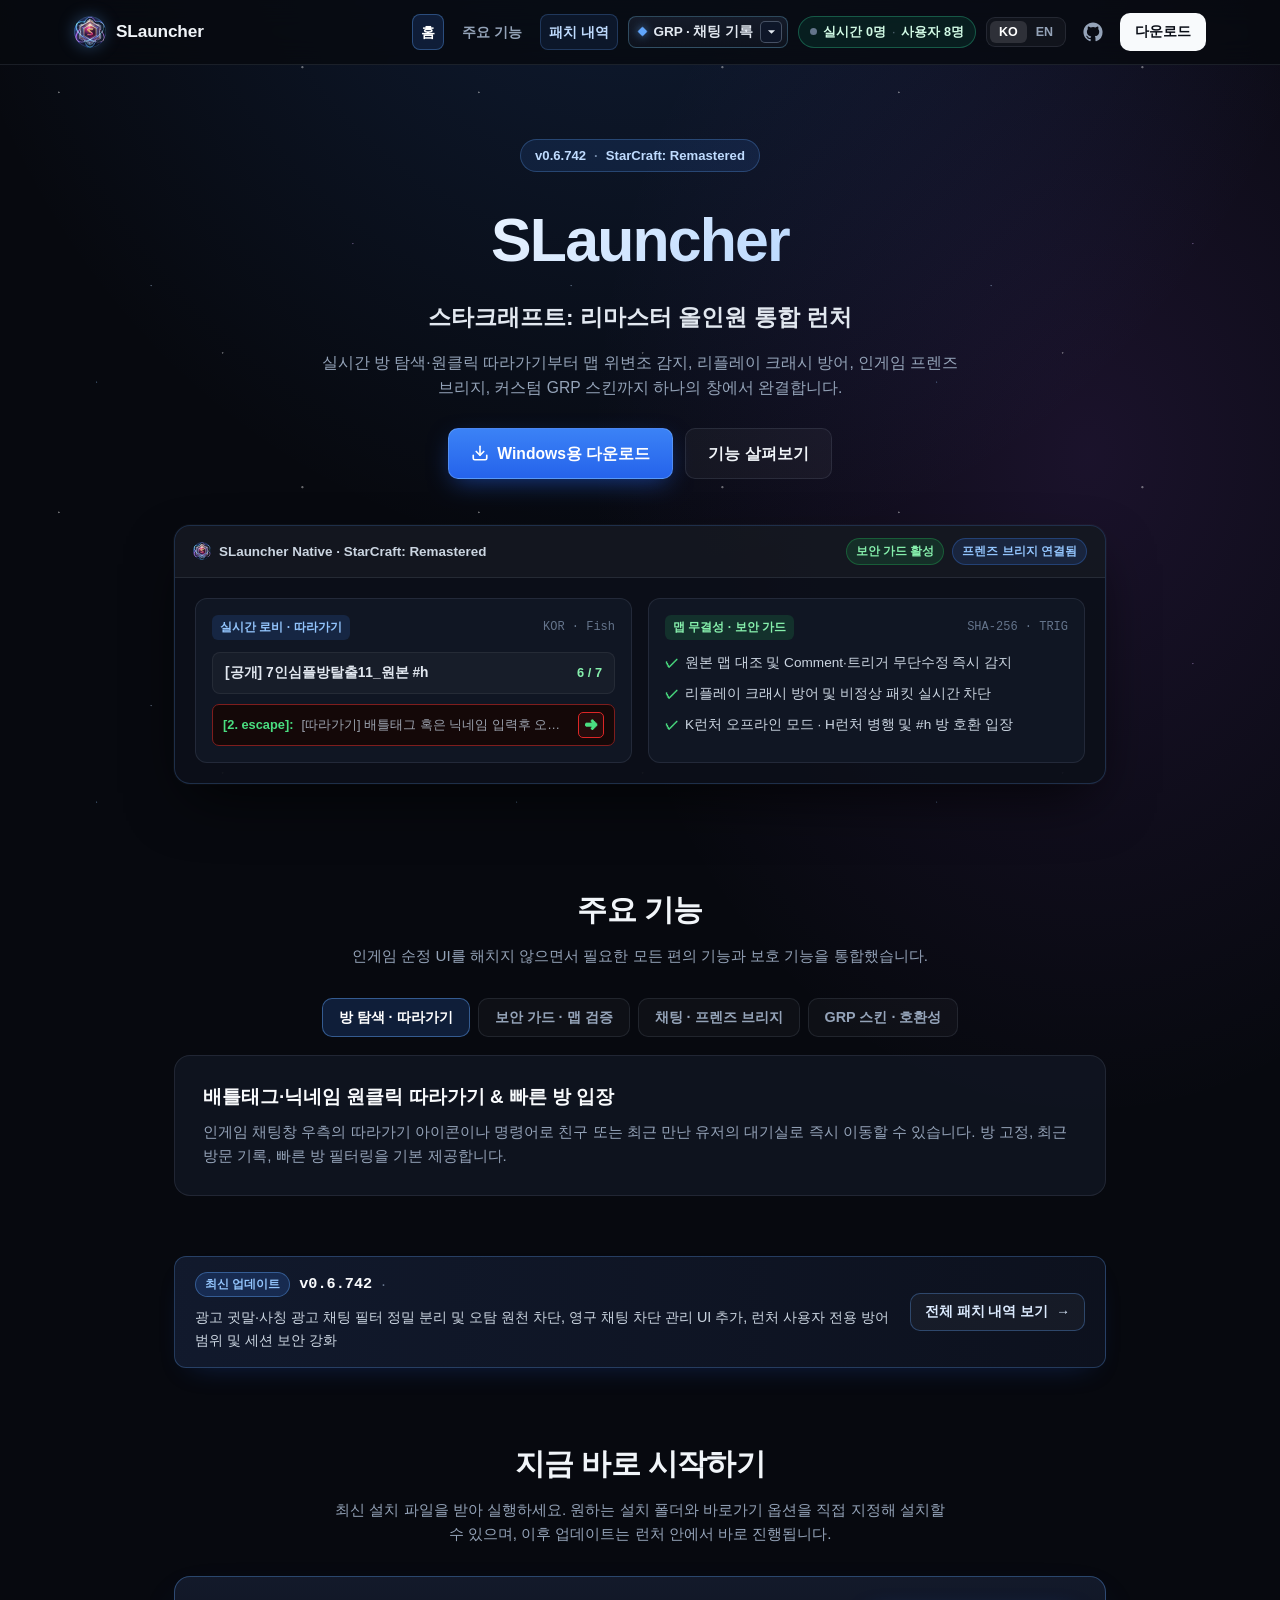
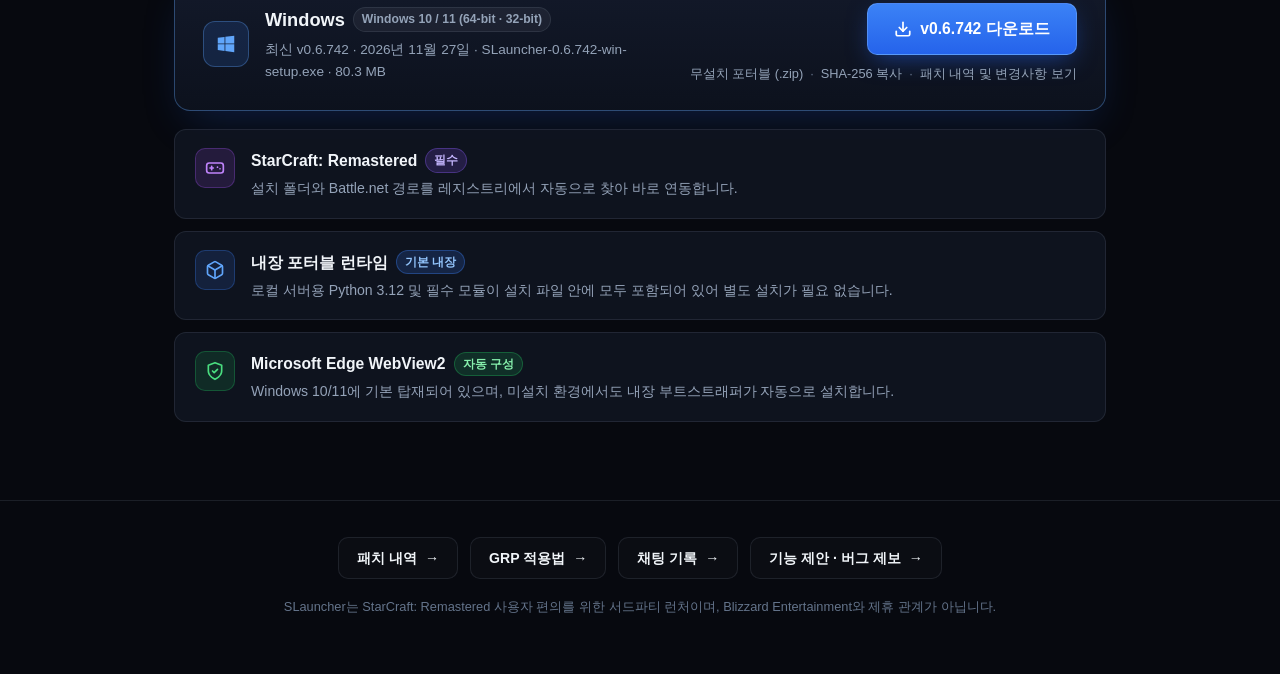
==== commit 6e96f9eb: "Update website and manifest for v0.6.742" ====
--- a/index.html
+++ b/index.html
@@ -10,7 +10,7 @@
   <meta property="og:description" content="설치 파일 하나로 바로 시작하는 StarCraft: Remastered 올인원 런처" />
   <meta property="og:image" content="./assets/img/logo.png" />
   <link rel="icon" href="./favicon.ico" />
-  <link rel="stylesheet" href="./assets/css/style.css?v=0.6.741-1" />
+  <link rel="stylesheet" href="./assets/css/style.css?v=0.6.742-1" />
 </head>
 <body id="top">
   <div class="starfield" aria-hidden="true"></div>
@@ -100,7 +100,7 @@
     <section class="hero">
       <div class="container hero-inner">
         <div class="hero-pill">
-          <span id="hero-version">v0.6.741</span>
+          <span id="hero-version">v0.6.742</span>
           <span class="dot">·</span>
           <span>StarCraft: Remastered</span>
         </div>
@@ -235,7 +235,7 @@
         <div class="patch-callout-bar">
           <div class="patch-callout-left">
             <span class="patch-badge badge-latest" data-i18n="patchBadgeLatest">최신 업데이트</span>
-            <span id="callout-version" class="patch-callout-ver">v0.6.741</span>
+            <span id="callout-version" class="patch-callout-ver">v0.6.742</span>
             <span class="patch-callout-sep" aria-hidden="true">·</span>
             <span class="patch-callout-text" data-i18n="p741Summary">광고 귓말·사칭 광고 채팅 필터 정밀 분리 및 오탐 원천 차단, 영구 채팅 차단 관리 UI 추가, 런처 사용자 전용 방어 범위 및 세션 보안 강화</span>
           </div>
@@ -272,24 +272,24 @@
                   <span class="arch-pill">Windows 10 / 11 (64-bit · 32-bit)</span>
                 </div>
                 <div id="release-meta" class="release-meta">
-                  최신 v0.6.741 · SLauncher-0.6.741-win-setup.exe
+                  최신 v0.6.742 · SLauncher-0.6.742-win-setup.exe
                 </div>
               </div>
             </div>
           </div>
 
           <div class="dl-card-right">
-            <a id="btn-download-setup" href="https://github.com/MOVINGSTART/SLauncher/releases/download/v0.6.741/SLauncher-0.6.741-win-setup.exe" class="btn btn-primary btn-dl">
+            <a id="btn-download-setup" href="https://github.com/MOVINGSTART/SLauncher/releases/download/v0.6.742/SLauncher-0.6.742-win-setup.exe" class="btn btn-primary btn-dl">
               <svg viewBox="0 0 24 24" width="18" height="18" fill="none" stroke="currentColor" stroke-width="2.3" stroke-linecap="round" stroke-linejoin="round" aria-hidden="true">
                 <path d="M21 15v4a2 2 0 0 1-2 2H5a2 2 0 0 1-2-2v-4"/>
                 <polyline points="7 10 12 15 17 10"/>
                 <line x1="12" y1="15" x2="12" y2="3"/>
               </svg>
-              <span id="btn-download-label">v0.6.741 다운로드</span>
+              <span id="btn-download-label">v0.6.742 다운로드</span>
             </a>
 
             <div class="dl-sublinks">
-              <a id="btn-download-zip" href="https://github.com/MOVINGSTART/SLauncher/releases/download/v0.6.741/SLauncher_v0.6.741.zip" class="sublink" data-i18n="dlPortableLink">무설치 포터블 (.zip)</a>
+              <a id="btn-download-zip" href="https://github.com/MOVINGSTART/SLauncher/releases/download/v0.6.742/SLauncher_v0.6.742.zip" class="sublink" data-i18n="dlPortableLink">무설치 포터블 (.zip)</a>
               <span class="sep">·</span>
               <button type="button" id="btn-copy-sha" class="sublink-btn" data-sha="de1ea9309ee262d54e676720668f8e4d22dd02a24cafe3d365f04a336b022e47" data-i18n="dlCopySha">SHA-256 복사</button>
               <span id="releases-sep" class="sep">·</span>
@@ -380,6 +380,6 @@
   </footer>
 
   <div id="toast" class="toast" role="status" aria-live="polite"></div>
-  <script src="./assets/js/main.js?v=0.6.741-1"></script>
+  <script src="./assets/js/main.js?v=0.6.742-1"></script>
 </body>
 </html>
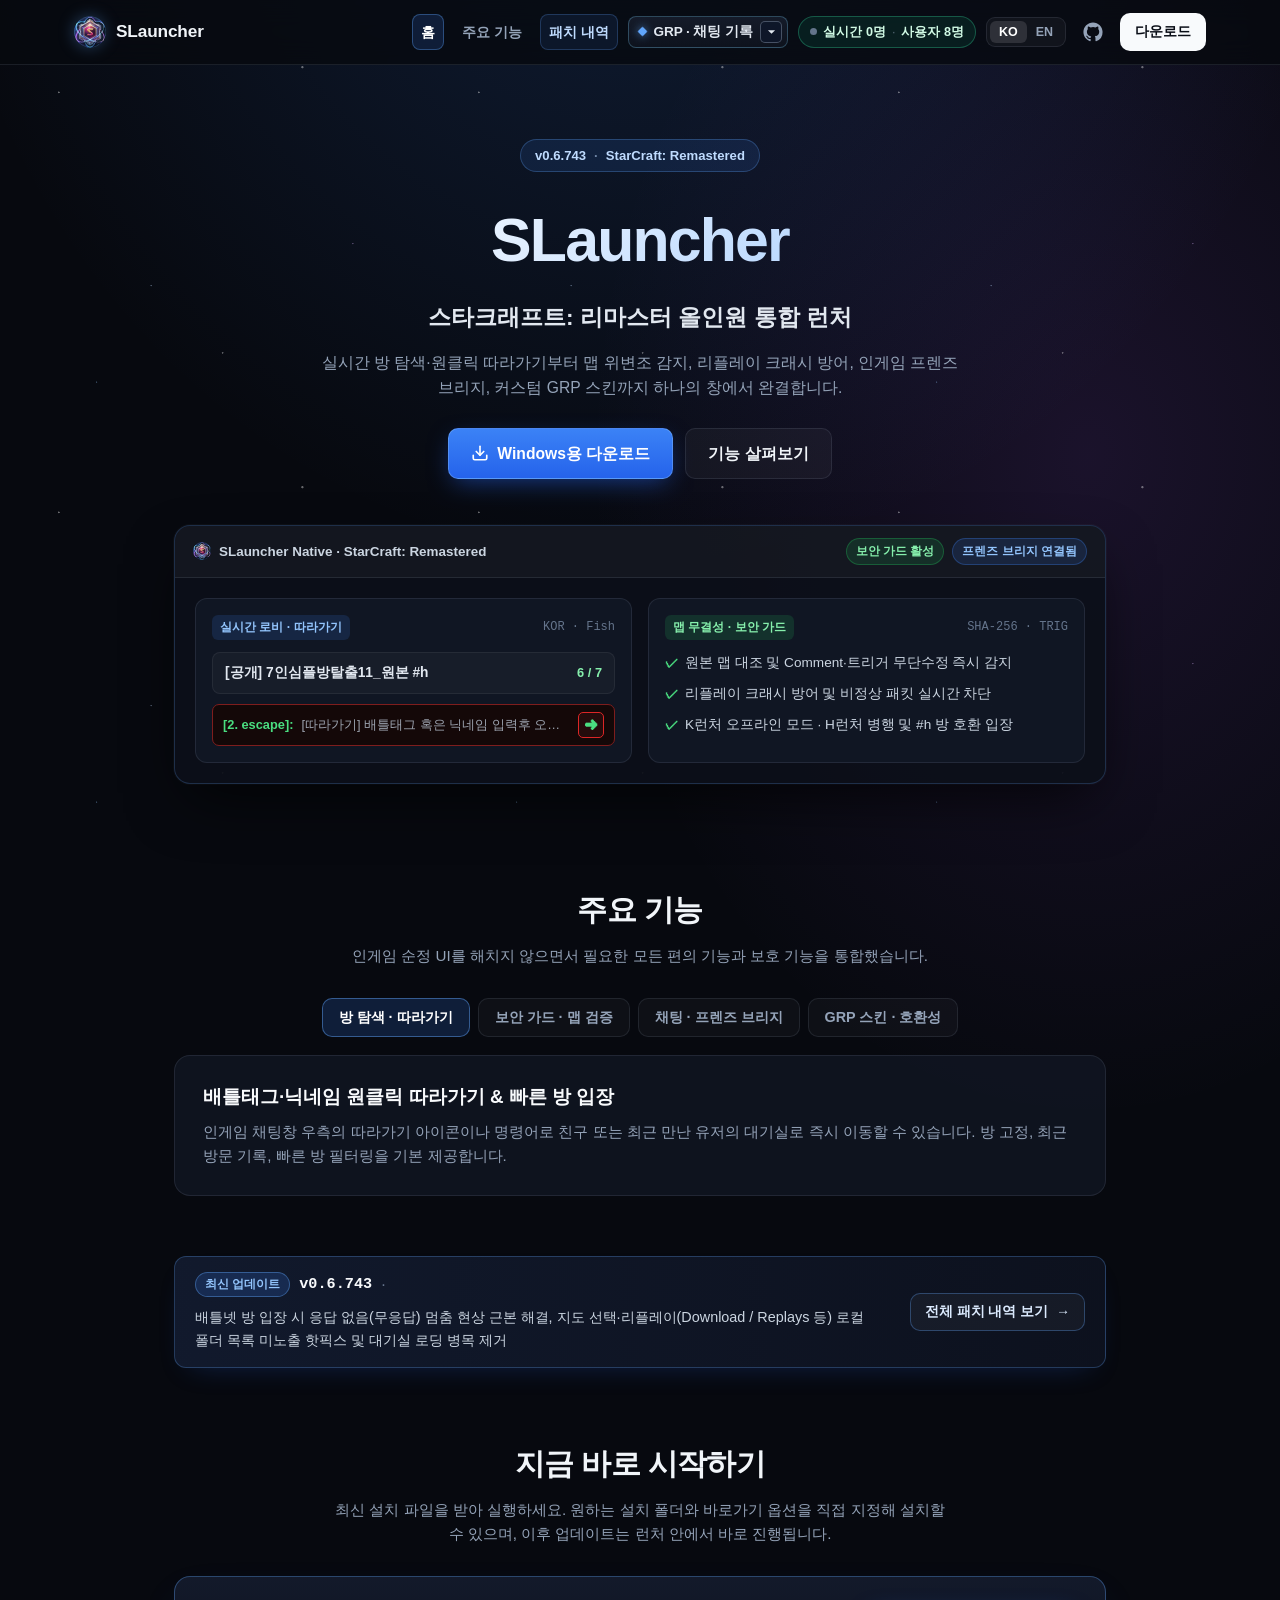
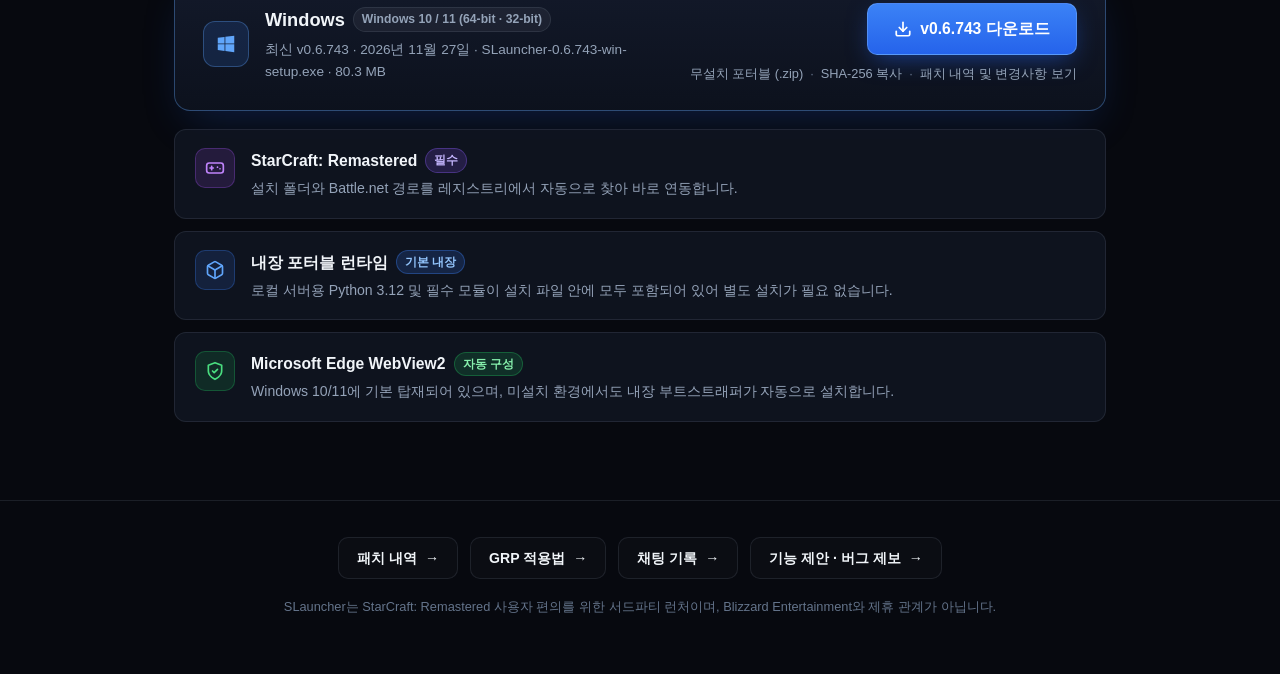
==== commit 1a92dd49: "Update website and manifest for v0.6.743" ====
--- a/index.html
+++ b/index.html
@@ -10,7 +10,7 @@
   <meta property="og:description" content="설치 파일 하나로 바로 시작하는 StarCraft: Remastered 올인원 런처" />
   <meta property="og:image" content="./assets/img/logo.png" />
   <link rel="icon" href="./favicon.ico" />
-  <link rel="stylesheet" href="./assets/css/style.css?v=0.6.742-1" />
+  <link rel="stylesheet" href="./assets/css/style.css?v=0.6.743-1" />
 </head>
 <body id="top">
   <div class="starfield" aria-hidden="true"></div>
@@ -100,7 +100,7 @@
     <section class="hero">
       <div class="container hero-inner">
         <div class="hero-pill">
-          <span id="hero-version">v0.6.742</span>
+          <span id="hero-version">v0.6.743</span>
           <span class="dot">·</span>
           <span>StarCraft: Remastered</span>
         </div>
@@ -235,9 +235,9 @@
         <div class="patch-callout-bar">
           <div class="patch-callout-left">
             <span class="patch-badge badge-latest" data-i18n="patchBadgeLatest">최신 업데이트</span>
-            <span id="callout-version" class="patch-callout-ver">v0.6.742</span>
+            <span id="callout-version" class="patch-callout-ver">v0.6.743</span>
             <span class="patch-callout-sep" aria-hidden="true">·</span>
-            <span class="patch-callout-text" data-i18n="p741Summary">광고 귓말·사칭 광고 채팅 필터 정밀 분리 및 오탐 원천 차단, 영구 채팅 차단 관리 UI 추가, 런처 사용자 전용 방어 범위 및 세션 보안 강화</span>
+            <span class="patch-callout-text" data-i18n="p743Summary">배틀넷 방 입장 시 응답 없음(무응답) 멈춤 현상 근본 해결, 지도 선택·리플레이(Download / Replays 등) 로컬 폴더 목록 미노출 핫픽스 및 대기실 로딩 병목 제거</span>
           </div>
           <a href="./changelog.html" class="btn btn-ghost btn-sm patch-callout-btn">
             <span data-i18n="viewAllPatchesBtn">전체 패치 내역 보기</span>
@@ -272,26 +272,26 @@
                   <span class="arch-pill">Windows 10 / 11 (64-bit · 32-bit)</span>
                 </div>
                 <div id="release-meta" class="release-meta">
-                  최신 v0.6.742 · SLauncher-0.6.742-win-setup.exe
+                  최신 v0.6.743 · SLauncher-0.6.743-win-setup.exe
                 </div>
               </div>
             </div>
           </div>
 
           <div class="dl-card-right">
-            <a id="btn-download-setup" href="https://github.com/MOVINGSTART/SLauncher/releases/download/v0.6.742/SLauncher-0.6.742-win-setup.exe" class="btn btn-primary btn-dl">
+            <a id="btn-download-setup" href="https://github.com/MOVINGSTART/SLauncher/releases/download/v0.6.743/SLauncher-0.6.743-win-setup.exe" class="btn btn-primary btn-dl">
               <svg viewBox="0 0 24 24" width="18" height="18" fill="none" stroke="currentColor" stroke-width="2.3" stroke-linecap="round" stroke-linejoin="round" aria-hidden="true">
                 <path d="M21 15v4a2 2 0 0 1-2 2H5a2 2 0 0 1-2-2v-4"/>
                 <polyline points="7 10 12 15 17 10"/>
                 <line x1="12" y1="15" x2="12" y2="3"/>
               </svg>
-              <span id="btn-download-label">v0.6.742 다운로드</span>
+              <span id="btn-download-label">v0.6.743 다운로드</span>
             </a>
 
             <div class="dl-sublinks">
-              <a id="btn-download-zip" href="https://github.com/MOVINGSTART/SLauncher/releases/download/v0.6.742/SLauncher_v0.6.742.zip" class="sublink" data-i18n="dlPortableLink">무설치 포터블 (.zip)</a>
+              <a id="btn-download-zip" href="https://github.com/MOVINGSTART/SLauncher/releases/download/v0.6.743/SLauncher_v0.6.743.zip" class="sublink" data-i18n="dlPortableLink">무설치 포터블 (.zip)</a>
               <span class="sep">·</span>
-              <button type="button" id="btn-copy-sha" class="sublink-btn" data-sha="de1ea9309ee262d54e676720668f8e4d22dd02a24cafe3d365f04a336b022e47" data-i18n="dlCopySha">SHA-256 복사</button>
+              <button type="button" id="btn-copy-sha" class="sublink-btn" data-sha="a5c0b23f22feb4ea626e9bf9bbe5723c4f7db5c02711822490d2c4b1185adeeb" data-i18n="dlCopySha">SHA-256 복사</button>
               <span id="releases-sep" class="sep">·</span>
               <a id="link-releases" href="./changelog.html" class="sublink" data-i18n="dlChangelogLink">패치 내역 및 변경사항 보기</a>
             </div>
@@ -380,6 +380,6 @@
   </footer>
 
   <div id="toast" class="toast" role="status" aria-live="polite"></div>
-  <script src="./assets/js/main.js?v=0.6.742-1"></script>
+  <script src="./assets/js/main.js?v=0.6.743-1"></script>
 </body>
 </html>
